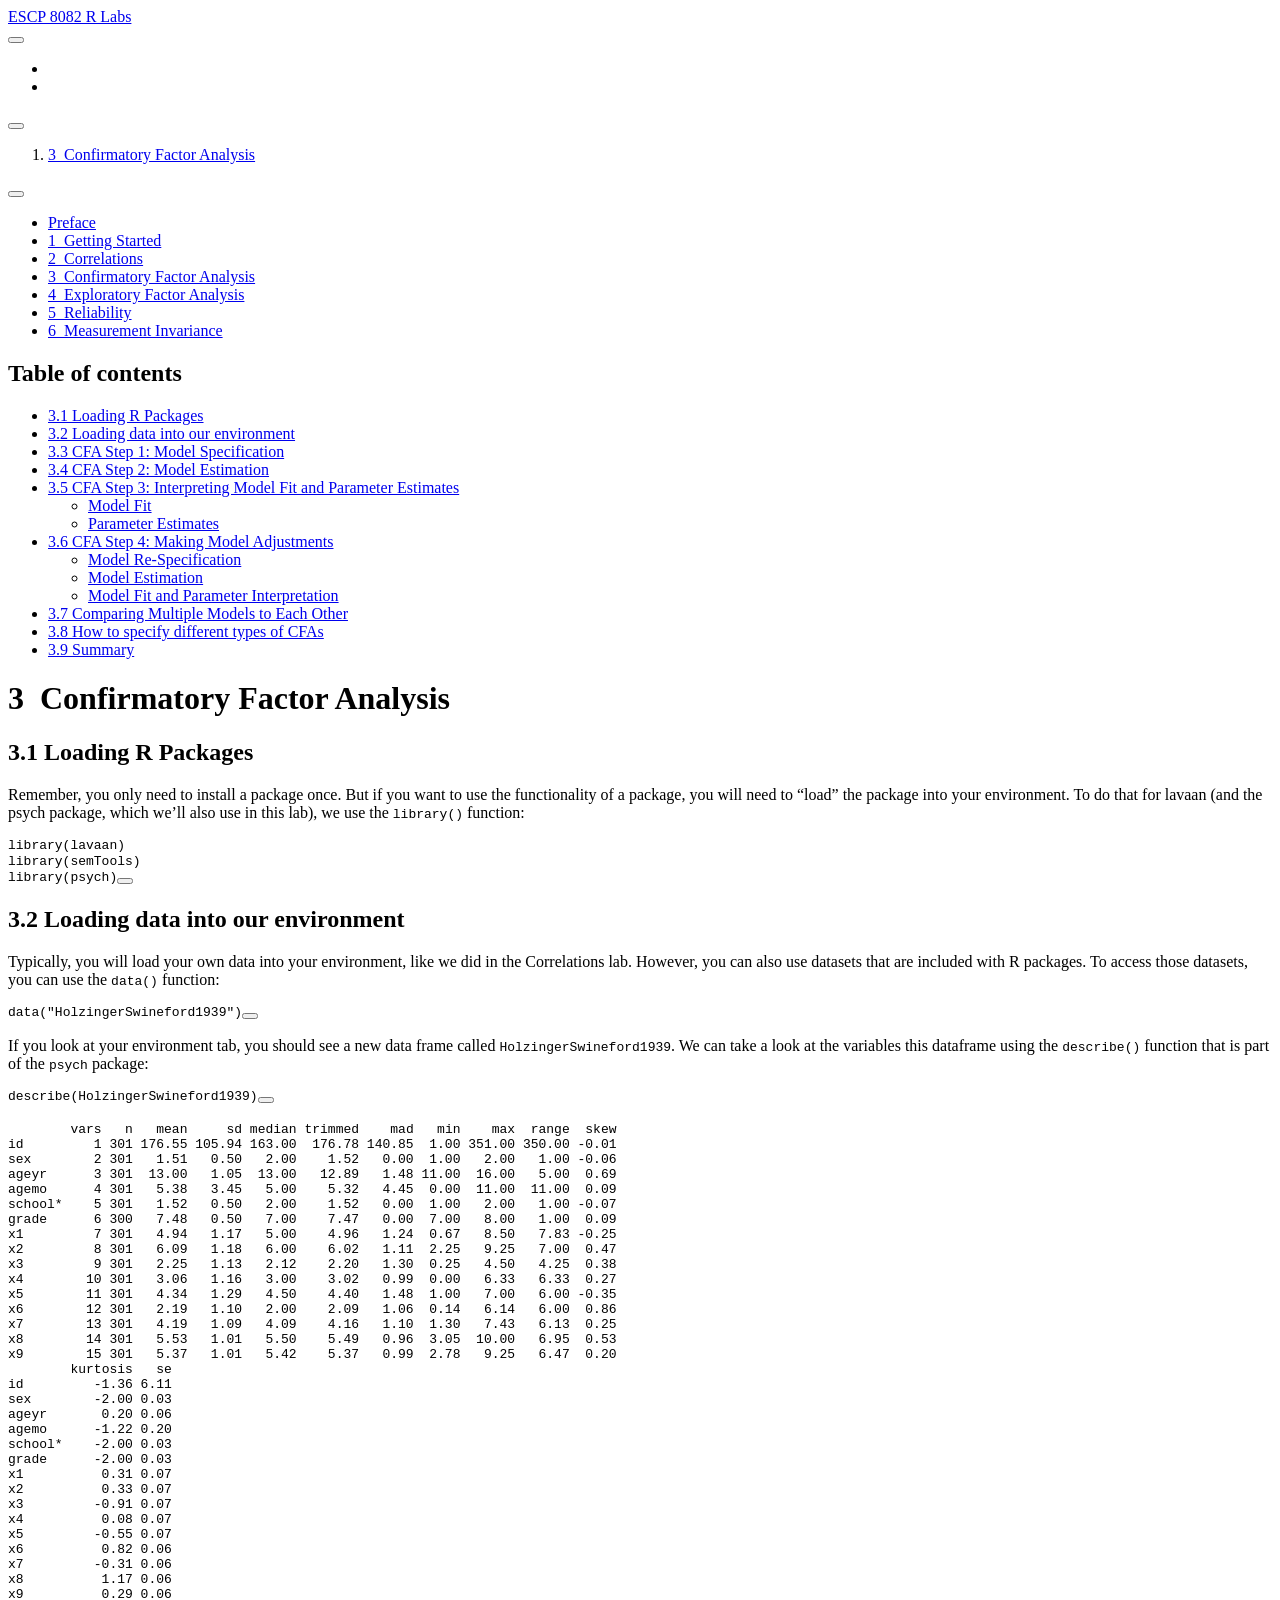
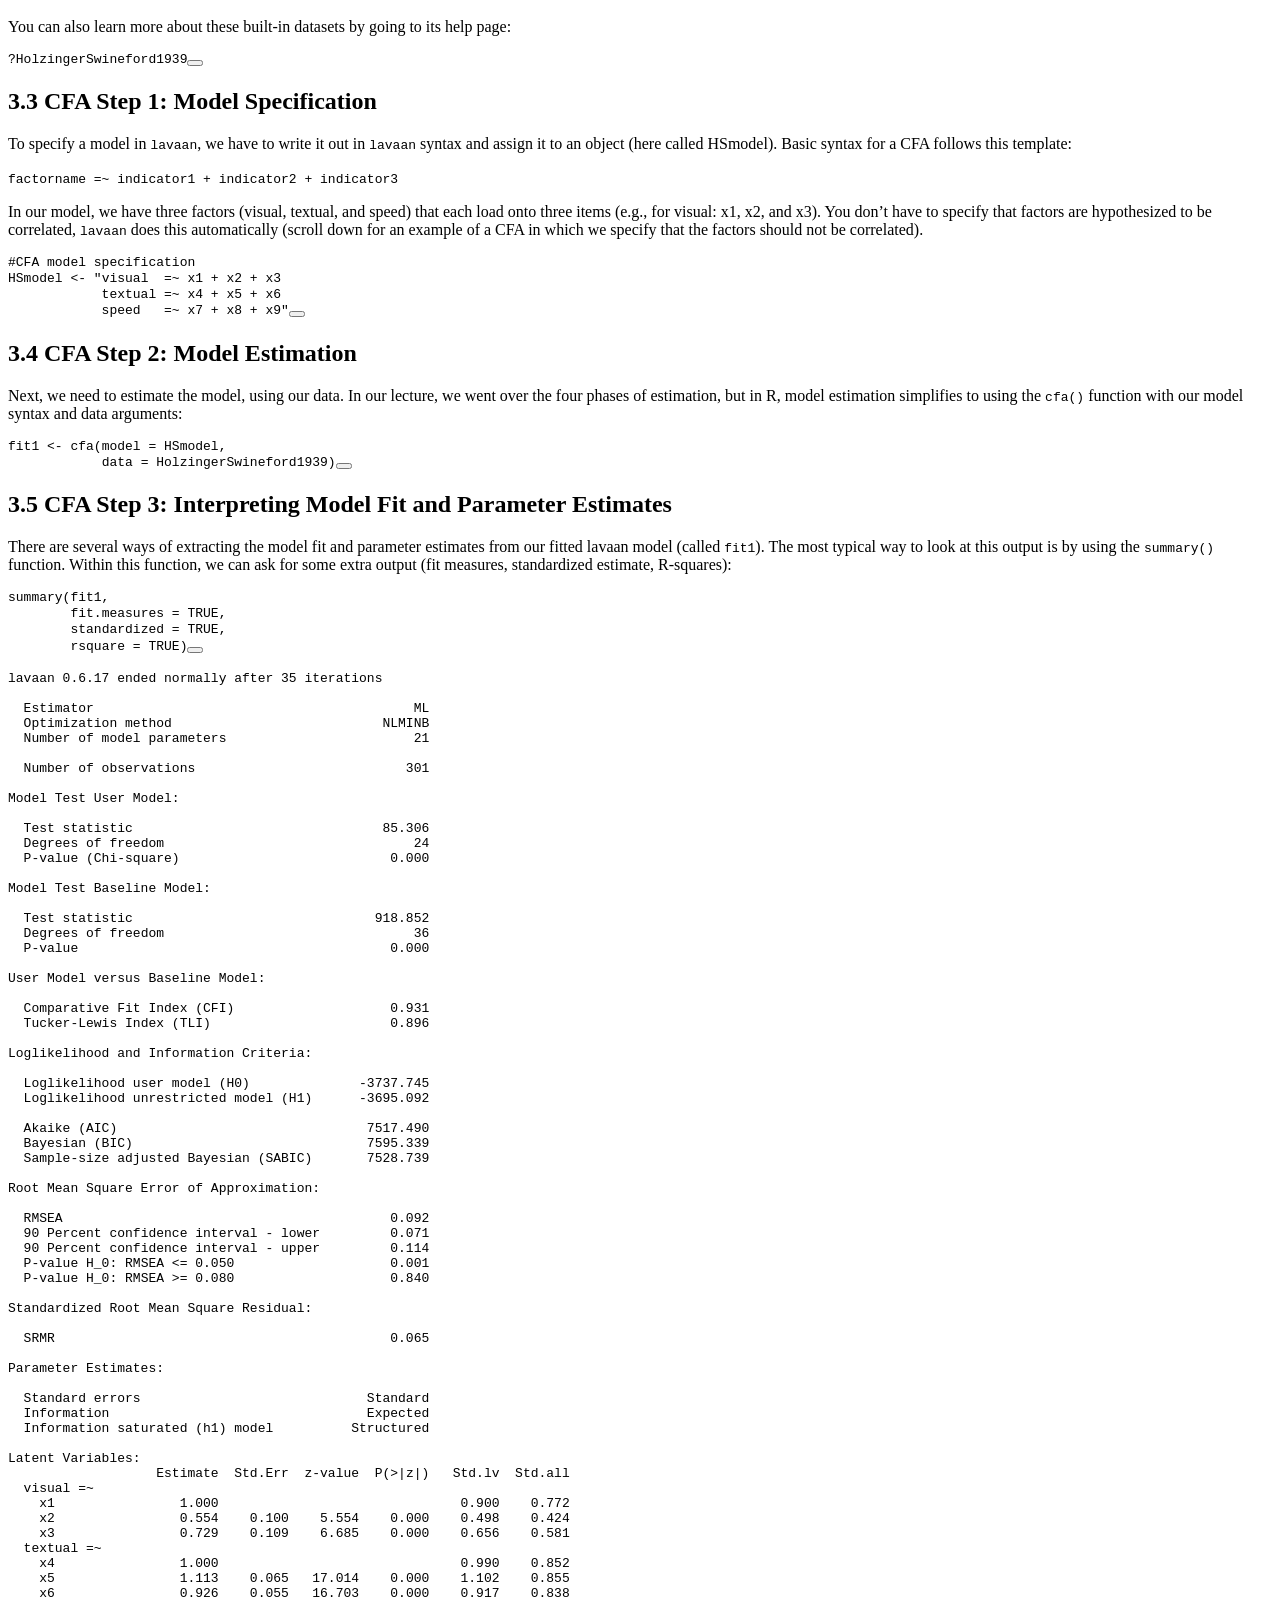
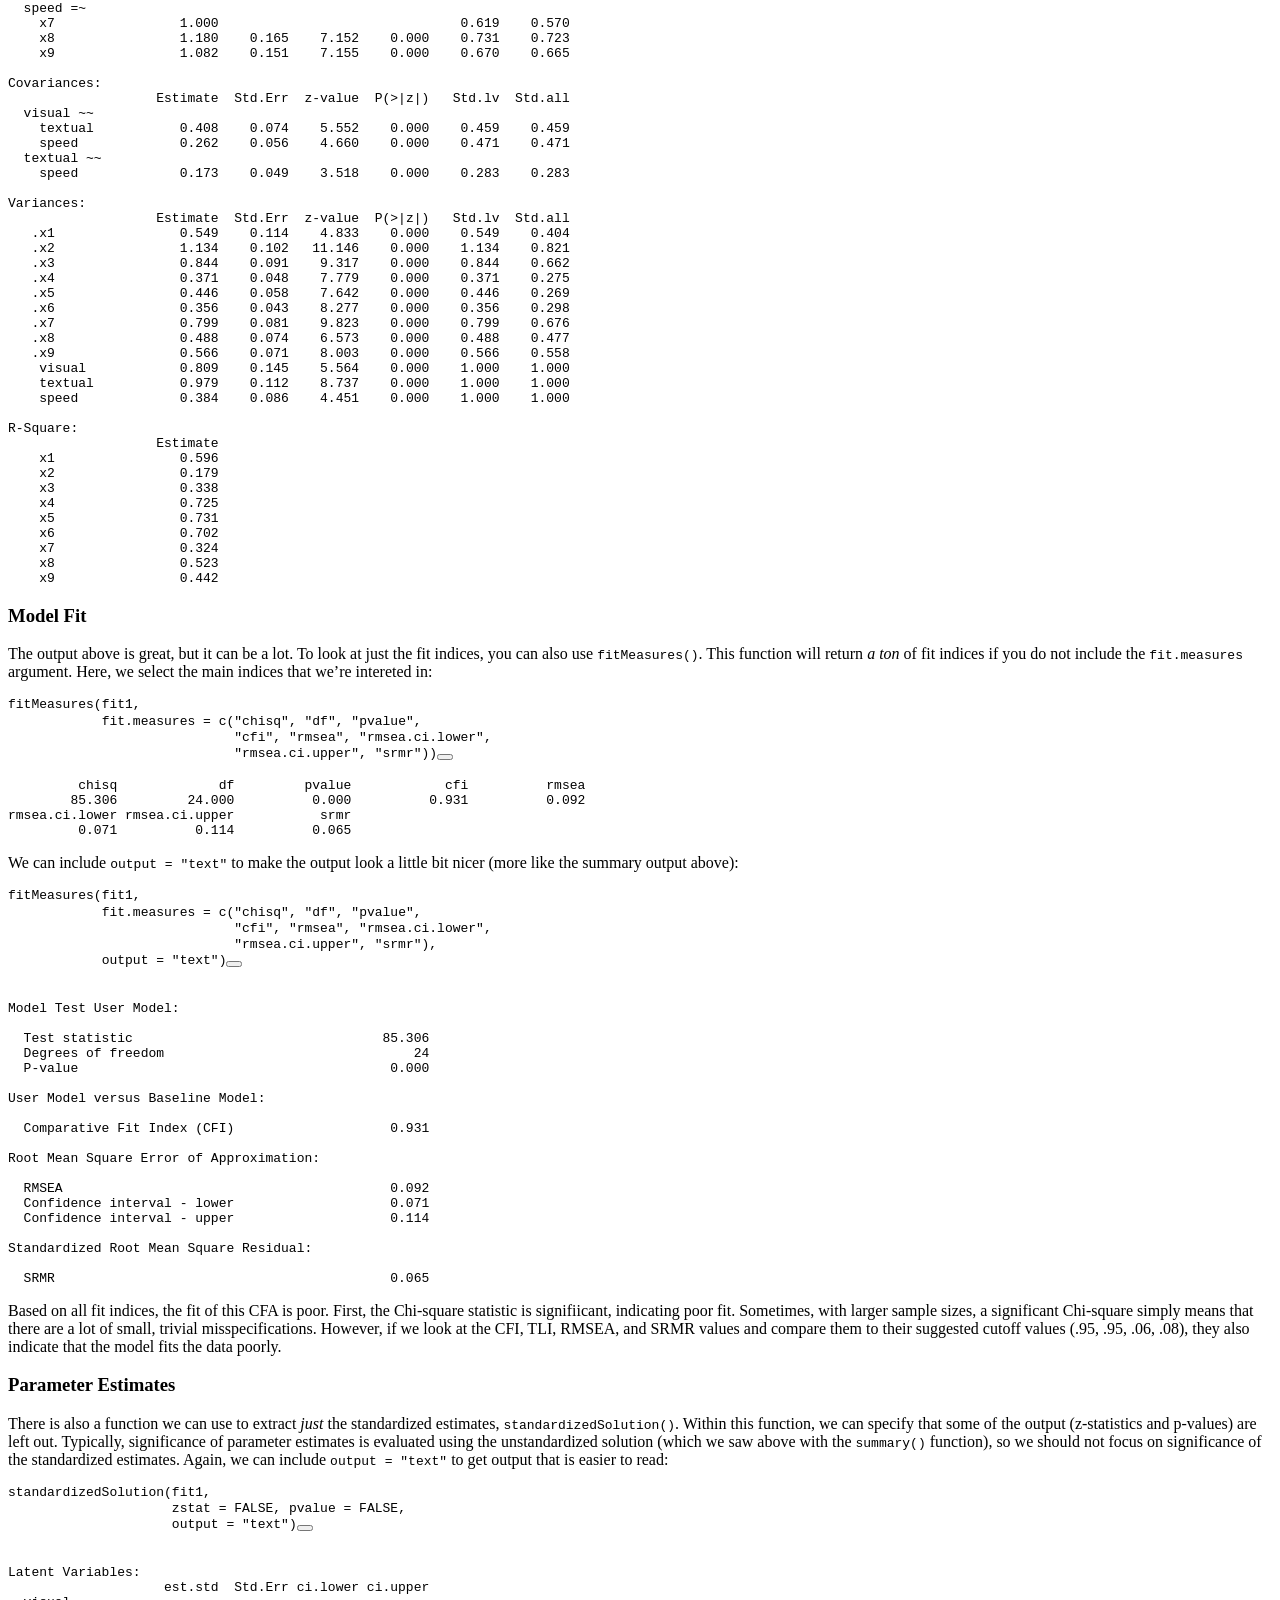
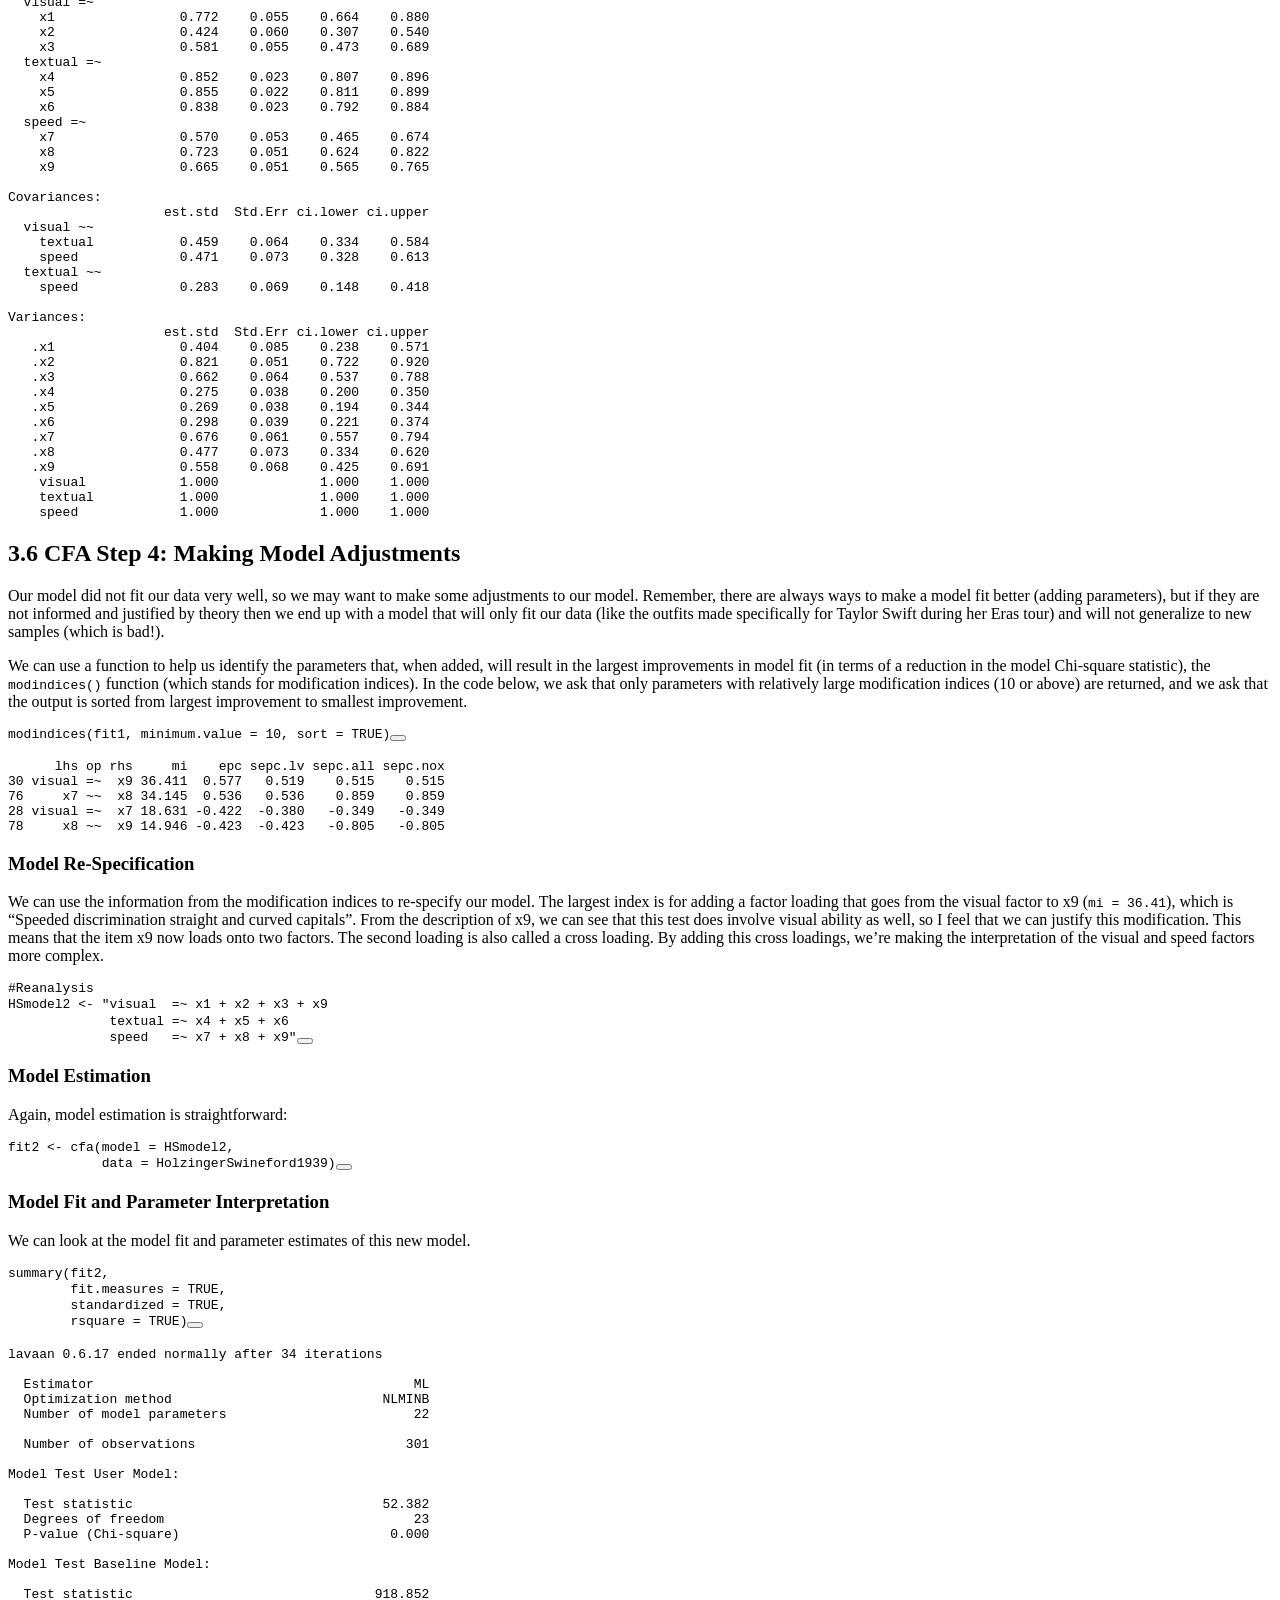
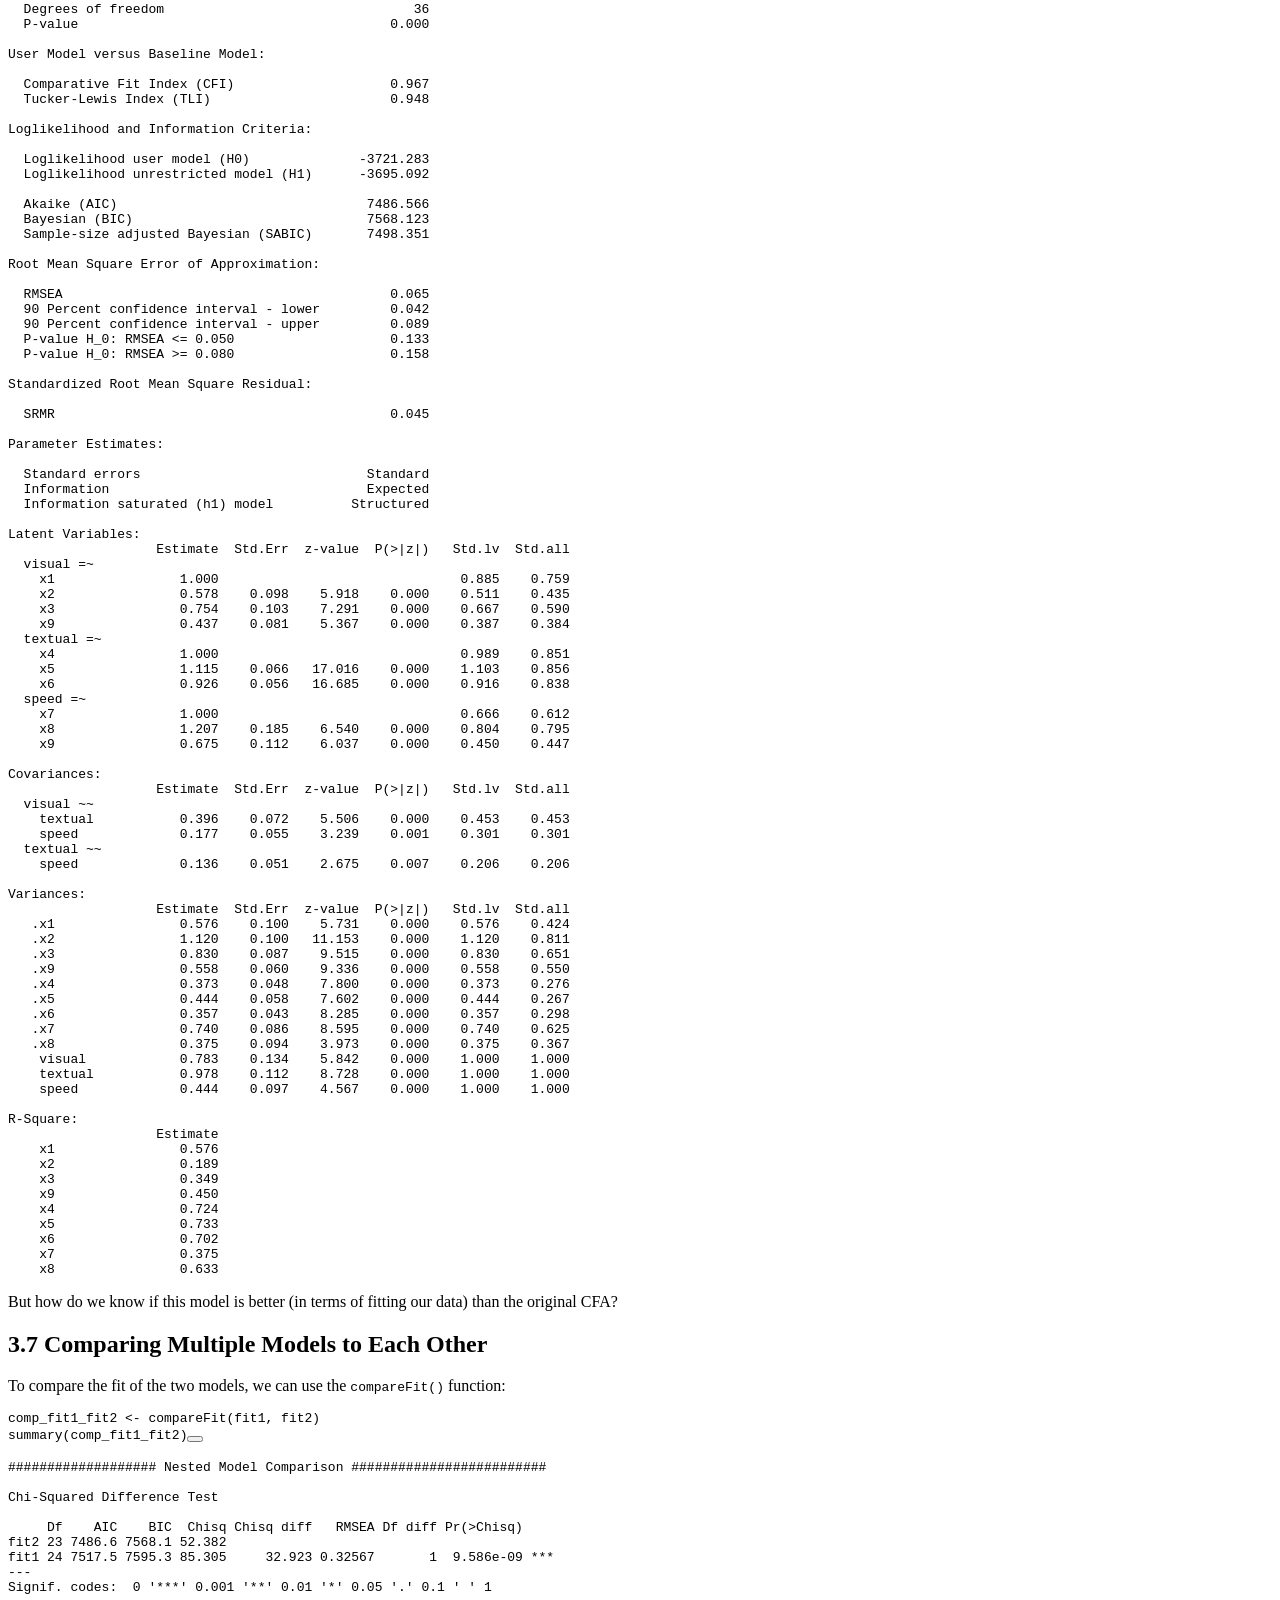
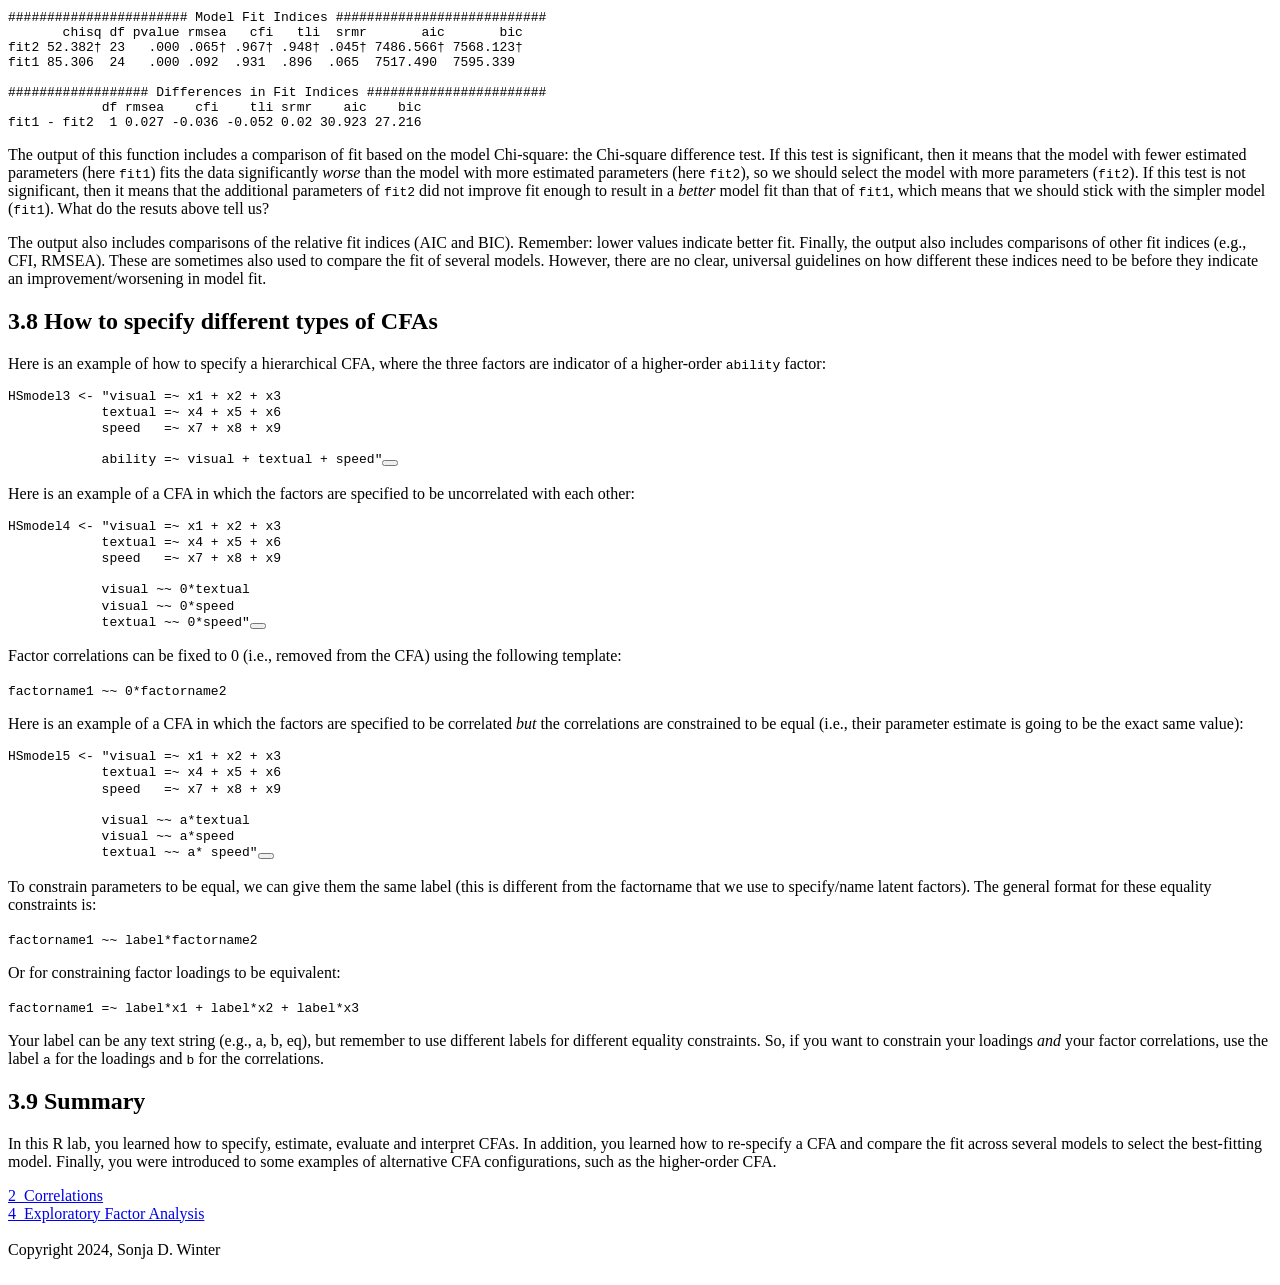
==== confirmatoryfactoranalysis.html @ 85535838 "add files pt1" ====
<!DOCTYPE html>
<html xmlns="http://www.w3.org/1999/xhtml" lang="en" xml:lang="en"><head>

<meta charset="utf-8">
<meta name="generator" content="quarto-1.3.433">

<meta name="viewport" content="width=device-width, initial-scale=1.0, user-scalable=yes">


<title>ESCP 8082 R Labs - 3&nbsp; Confirmatory Factor Analysis</title>
<style>
code{white-space: pre-wrap;}
span.smallcaps{font-variant: small-caps;}
div.columns{display: flex; gap: min(4vw, 1.5em);}
div.column{flex: auto; overflow-x: auto;}
div.hanging-indent{margin-left: 1.5em; text-indent: -1.5em;}
ul.task-list{list-style: none;}
ul.task-list li input[type="checkbox"] {
  width: 0.8em;
  margin: 0 0.8em 0.2em -1em; /* quarto-specific, see https://github.com/quarto-dev/quarto-cli/issues/4556 */ 
  vertical-align: middle;
}
/* CSS for syntax highlighting */
pre > code.sourceCode { white-space: pre; position: relative; }
pre > code.sourceCode > span { display: inline-block; line-height: 1.25; }
pre > code.sourceCode > span:empty { height: 1.2em; }
.sourceCode { overflow: visible; }
code.sourceCode > span { color: inherit; text-decoration: inherit; }
div.sourceCode { margin: 1em 0; }
pre.sourceCode { margin: 0; }
@media screen {
div.sourceCode { overflow: auto; }
}
@media print {
pre > code.sourceCode { white-space: pre-wrap; }
pre > code.sourceCode > span { text-indent: -5em; padding-left: 5em; }
}
pre.numberSource code
  { counter-reset: source-line 0; }
pre.numberSource code > span
  { position: relative; left: -4em; counter-increment: source-line; }
pre.numberSource code > span > a:first-child::before
  { content: counter(source-line);
    position: relative; left: -1em; text-align: right; vertical-align: baseline;
    border: none; display: inline-block;
    -webkit-touch-callout: none; -webkit-user-select: none;
    -khtml-user-select: none; -moz-user-select: none;
    -ms-user-select: none; user-select: none;
    padding: 0 4px; width: 4em;
  }
pre.numberSource { margin-left: 3em;  padding-left: 4px; }
div.sourceCode
  {   }
@media screen {
pre > code.sourceCode > span > a:first-child::before { text-decoration: underline; }
}
</style>


<script src="site_libs/quarto-nav/quarto-nav.js"></script>
<script src="site_libs/quarto-nav/headroom.min.js"></script>
<script src="site_libs/clipboard/clipboard.min.js"></script>
<script src="site_libs/quarto-search/autocomplete.umd.js"></script>
<script src="site_libs/quarto-search/fuse.min.js"></script>
<script src="site_libs/quarto-search/quarto-search.js"></script>
<meta name="quarto:offset" content="./">
<link href="./exploratoryfactoranalysis.html" rel="next">
<link href="./correlations.html" rel="prev">
<script src="site_libs/quarto-html/quarto.js"></script>
<script src="site_libs/quarto-html/popper.min.js"></script>
<script src="site_libs/quarto-html/tippy.umd.min.js"></script>
<script src="site_libs/quarto-html/anchor.min.js"></script>
<link href="site_libs/quarto-html/tippy.css" rel="stylesheet">
<link href="site_libs/quarto-html/quarto-syntax-highlighting.css" rel="stylesheet" class="quarto-color-scheme" id="quarto-text-highlighting-styles">
<link href="site_libs/quarto-html/quarto-syntax-highlighting-dark.css" rel="prefetch" class="quarto-color-scheme quarto-color-alternate" id="quarto-text-highlighting-styles">
<script src="site_libs/bootstrap/bootstrap.min.js"></script>
<link href="site_libs/bootstrap/bootstrap-icons.css" rel="stylesheet">
<link href="site_libs/bootstrap/bootstrap.min.css" rel="stylesheet" class="quarto-color-scheme" id="quarto-bootstrap" data-mode="light">
<link href="site_libs/bootstrap/bootstrap-dark.min.css" rel="prefetch" class="quarto-color-scheme quarto-color-alternate" id="quarto-bootstrap" data-mode="dark">
<script id="quarto-search-options" type="application/json">{
  "location": "navbar",
  "copy-button": false,
  "collapse-after": 3,
  "panel-placement": "end",
  "type": "overlay",
  "limit": 20,
  "language": {
    "search-no-results-text": "No results",
    "search-matching-documents-text": "matching documents",
    "search-copy-link-title": "Copy link to search",
    "search-hide-matches-text": "Hide additional matches",
    "search-more-match-text": "more match in this document",
    "search-more-matches-text": "more matches in this document",
    "search-clear-button-title": "Clear",
    "search-detached-cancel-button-title": "Cancel",
    "search-submit-button-title": "Submit",
    "search-label": "Search"
  }
}</script>


<link rel="stylesheet" href="styles.css">
</head>

<body class="nav-sidebar floating nav-fixed">

<div id="quarto-search-results"></div>
  <header id="quarto-header" class="headroom fixed-top">
    <nav class="navbar navbar-expand-lg navbar-dark ">
      <div class="navbar-container container-fluid">
      <div class="navbar-brand-container">
    <a class="navbar-brand" href="./index.html">
    <span class="navbar-title">ESCP 8082 R Labs</span>
    </a>
  </div>
            <div id="quarto-search" class="" title="Search"></div>
          <button class="navbar-toggler" type="button" data-bs-toggle="collapse" data-bs-target="#navbarCollapse" aria-controls="navbarCollapse" aria-expanded="false" aria-label="Toggle navigation" onclick="if (window.quartoToggleHeadroom) { window.quartoToggleHeadroom(); }">
  <span class="navbar-toggler-icon"></span>
</button>
          <div class="collapse navbar-collapse" id="navbarCollapse">
            <ul class="navbar-nav navbar-nav-scroll ms-auto">
  <li class="nav-item compact">
    <a class="nav-link" href="https://www.twitter.com/winterstat" rel="" target=""><i class="bi bi-twitter" role="img">
</i> 
 <span class="menu-text"></span></a>
  </li>  
  <li class="nav-item compact">
    <a class="nav-link" href="https://www.github.com/winterstat" rel="" target=""><i class="bi bi-github" role="img">
</i> 
 <span class="menu-text"></span></a>
  </li>  
</ul>
            <div class="quarto-navbar-tools">
  <a href="" class="quarto-color-scheme-toggle quarto-navigation-tool  px-1" onclick="window.quartoToggleColorScheme(); return false;" title="Toggle dark mode"><i class="bi"></i></a>
</div>
          </div> <!-- /navcollapse -->
      </div> <!-- /container-fluid -->
    </nav>
  <nav class="quarto-secondary-nav">
    <div class="container-fluid d-flex">
      <button type="button" class="quarto-btn-toggle btn" data-bs-toggle="collapse" data-bs-target="#quarto-sidebar,#quarto-sidebar-glass" aria-controls="quarto-sidebar" aria-expanded="false" aria-label="Toggle sidebar navigation" onclick="if (window.quartoToggleHeadroom) { window.quartoToggleHeadroom(); }">
        <i class="bi bi-layout-text-sidebar-reverse"></i>
      </button>
      <nav class="quarto-page-breadcrumbs" aria-label="breadcrumb"><ol class="breadcrumb"><li class="breadcrumb-item"><a href="./confirmatoryfactoranalysis.html"><span class="chapter-number">3</span>&nbsp; <span class="chapter-title">Confirmatory Factor Analysis</span></a></li></ol></nav>
      <a class="flex-grow-1" role="button" data-bs-toggle="collapse" data-bs-target="#quarto-sidebar,#quarto-sidebar-glass" aria-controls="quarto-sidebar" aria-expanded="false" aria-label="Toggle sidebar navigation" onclick="if (window.quartoToggleHeadroom) { window.quartoToggleHeadroom(); }">      
      </a>
      <button type="button" class="btn quarto-search-button" aria-label="" onclick="window.quartoOpenSearch();">
        <i class="bi bi-search"></i>
      </button>
    </div>
  </nav>
</header>
<!-- content -->
<div id="quarto-content" class="quarto-container page-columns page-rows-contents page-layout-article page-navbar">
<!-- sidebar -->
  <nav id="quarto-sidebar" class="sidebar collapse collapse-horizontal sidebar-navigation floating overflow-auto">
        <div class="mt-2 flex-shrink-0 align-items-center">
        <div class="sidebar-search">
        <div id="quarto-search" class="" title="Search"></div>
        </div>
        </div>
    <div class="sidebar-menu-container"> 
    <ul class="list-unstyled mt-1">
        <li class="sidebar-item">
  <div class="sidebar-item-container"> 
  <a href="./index.html" class="sidebar-item-text sidebar-link">
 <span class="menu-text">Preface</span></a>
  </div>
</li>
        <li class="sidebar-item">
  <div class="sidebar-item-container"> 
  <a href="./gettingstarted.html" class="sidebar-item-text sidebar-link">
 <span class="menu-text"><span class="chapter-number">1</span>&nbsp; <span class="chapter-title">Getting Started</span></span></a>
  </div>
</li>
        <li class="sidebar-item">
  <div class="sidebar-item-container"> 
  <a href="./correlations.html" class="sidebar-item-text sidebar-link">
 <span class="menu-text"><span class="chapter-number">2</span>&nbsp; <span class="chapter-title">Correlations</span></span></a>
  </div>
</li>
        <li class="sidebar-item">
  <div class="sidebar-item-container"> 
  <a href="./confirmatoryfactoranalysis.html" class="sidebar-item-text sidebar-link active">
 <span class="menu-text"><span class="chapter-number">3</span>&nbsp; <span class="chapter-title">Confirmatory Factor Analysis</span></span></a>
  </div>
</li>
        <li class="sidebar-item">
  <div class="sidebar-item-container"> 
  <a href="./exploratoryfactoranalysis.html" class="sidebar-item-text sidebar-link">
 <span class="menu-text"><span class="chapter-number">4</span>&nbsp; <span class="chapter-title">Exploratory Factor Analysis</span></span></a>
  </div>
</li>
        <li class="sidebar-item">
  <div class="sidebar-item-container"> 
  <a href="./reliability.html" class="sidebar-item-text sidebar-link">
 <span class="menu-text"><span class="chapter-number">5</span>&nbsp; <span class="chapter-title">Reliability</span></span></a>
  </div>
</li>
        <li class="sidebar-item">
  <div class="sidebar-item-container"> 
  <a href="./measurementinvariance.html" class="sidebar-item-text sidebar-link">
 <span class="menu-text"><span class="chapter-number">6</span>&nbsp; <span class="chapter-title">Measurement Invariance</span></span></a>
  </div>
</li>
    </ul>
    </div>
</nav>
<div id="quarto-sidebar-glass" data-bs-toggle="collapse" data-bs-target="#quarto-sidebar,#quarto-sidebar-glass"></div>
<!-- margin-sidebar -->
    <div id="quarto-margin-sidebar" class="sidebar margin-sidebar">
        <nav id="TOC" role="doc-toc" class="toc-active">
    <h2 id="toc-title">Table of contents</h2>
   
  <ul>
  <li><a href="#loading-r-packages" id="toc-loading-r-packages" class="nav-link active" data-scroll-target="#loading-r-packages"><span class="header-section-number">3.1</span> Loading R Packages</a></li>
  <li><a href="#loading-data-into-our-environment" id="toc-loading-data-into-our-environment" class="nav-link" data-scroll-target="#loading-data-into-our-environment"><span class="header-section-number">3.2</span> Loading data into our environment</a></li>
  <li><a href="#cfa-step-1-model-specification" id="toc-cfa-step-1-model-specification" class="nav-link" data-scroll-target="#cfa-step-1-model-specification"><span class="header-section-number">3.3</span> CFA Step 1: Model Specification</a></li>
  <li><a href="#cfa-step-2-model-estimation" id="toc-cfa-step-2-model-estimation" class="nav-link" data-scroll-target="#cfa-step-2-model-estimation"><span class="header-section-number">3.4</span> CFA Step 2: Model Estimation</a></li>
  <li><a href="#cfa-step-3-interpreting-model-fit-and-parameter-estimates" id="toc-cfa-step-3-interpreting-model-fit-and-parameter-estimates" class="nav-link" data-scroll-target="#cfa-step-3-interpreting-model-fit-and-parameter-estimates"><span class="header-section-number">3.5</span> CFA Step 3: Interpreting Model Fit and Parameter Estimates</a>
  <ul class="collapse">
  <li><a href="#model-fit" id="toc-model-fit" class="nav-link" data-scroll-target="#model-fit">Model Fit</a></li>
  <li><a href="#parameter-estimates" id="toc-parameter-estimates" class="nav-link" data-scroll-target="#parameter-estimates">Parameter Estimates</a></li>
  </ul></li>
  <li><a href="#cfa-step-4-making-model-adjustments" id="toc-cfa-step-4-making-model-adjustments" class="nav-link" data-scroll-target="#cfa-step-4-making-model-adjustments"><span class="header-section-number">3.6</span> CFA Step 4: Making Model Adjustments</a>
  <ul class="collapse">
  <li><a href="#model-re-specification" id="toc-model-re-specification" class="nav-link" data-scroll-target="#model-re-specification">Model Re-Specification</a></li>
  <li><a href="#model-estimation" id="toc-model-estimation" class="nav-link" data-scroll-target="#model-estimation">Model Estimation</a></li>
  <li><a href="#model-fit-and-parameter-interpretation" id="toc-model-fit-and-parameter-interpretation" class="nav-link" data-scroll-target="#model-fit-and-parameter-interpretation">Model Fit and Parameter Interpretation</a></li>
  </ul></li>
  <li><a href="#comparing-multiple-models-to-each-other" id="toc-comparing-multiple-models-to-each-other" class="nav-link" data-scroll-target="#comparing-multiple-models-to-each-other"><span class="header-section-number">3.7</span> Comparing Multiple Models to Each Other</a></li>
  <li><a href="#how-to-specify-different-types-of-cfas" id="toc-how-to-specify-different-types-of-cfas" class="nav-link" data-scroll-target="#how-to-specify-different-types-of-cfas"><span class="header-section-number">3.8</span> How to specify different types of CFAs</a></li>
  <li><a href="#summary" id="toc-summary" class="nav-link" data-scroll-target="#summary"><span class="header-section-number">3.9</span> Summary</a></li>
  </ul>
</nav>
    </div>
<!-- main -->
<main class="content" id="quarto-document-content">

<header id="title-block-header" class="quarto-title-block default">
<div class="quarto-title">
<h1 class="title"><span class="chapter-number">3</span>&nbsp; <span class="chapter-title">Confirmatory Factor Analysis</span></h1>
</div>



<div class="quarto-title-meta">

    
  
    
  </div>
  

</header>

<section id="loading-r-packages" class="level2" data-number="3.1">
<h2 data-number="3.1" class="anchored" data-anchor-id="loading-r-packages"><span class="header-section-number">3.1</span> Loading R Packages</h2>
<p>Remember, you only need to install a package once. But if you want to use the functionality of a package, you will need to “load” the package into your environment. To do that for lavaan (and the psych package, which we’ll also use in this lab), we use the <code>library()</code> function:</p>
<div class="cell">
<div class="sourceCode cell-code" id="cb1"><pre class="sourceCode r code-with-copy"><code class="sourceCode r"><span id="cb1-1"><a href="#cb1-1" aria-hidden="true" tabindex="-1"></a><span class="fu">library</span>(lavaan)</span>
<span id="cb1-2"><a href="#cb1-2" aria-hidden="true" tabindex="-1"></a><span class="fu">library</span>(semTools)</span>
<span id="cb1-3"><a href="#cb1-3" aria-hidden="true" tabindex="-1"></a><span class="fu">library</span>(psych)</span></code><button title="Copy to Clipboard" class="code-copy-button"><i class="bi"></i></button></pre></div>
</div>
</section>
<section id="loading-data-into-our-environment" class="level2" data-number="3.2">
<h2 data-number="3.2" class="anchored" data-anchor-id="loading-data-into-our-environment"><span class="header-section-number">3.2</span> Loading data into our environment</h2>
<p>Typically, you will load your own data into your environment, like we did in the Correlations lab. However, you can also use datasets that are included with R packages. To access those datasets, you can use the <code>data()</code> function:</p>
<div class="cell">
<div class="sourceCode cell-code" id="cb2"><pre class="sourceCode r code-with-copy"><code class="sourceCode r"><span id="cb2-1"><a href="#cb2-1" aria-hidden="true" tabindex="-1"></a><span class="fu">data</span>(<span class="st">"HolzingerSwineford1939"</span>)</span></code><button title="Copy to Clipboard" class="code-copy-button"><i class="bi"></i></button></pre></div>
</div>
<p>If you look at your environment tab, you should see a new data frame called <code>HolzingerSwineford1939</code>. We can take a look at the variables this dataframe using the <code>describe()</code> function that is part of the <code>psych</code> package:</p>
<div class="cell">
<div class="sourceCode cell-code" id="cb3"><pre class="sourceCode r code-with-copy"><code class="sourceCode r"><span id="cb3-1"><a href="#cb3-1" aria-hidden="true" tabindex="-1"></a><span class="fu">describe</span>(HolzingerSwineford1939)</span></code><button title="Copy to Clipboard" class="code-copy-button"><i class="bi"></i></button></pre></div>
<div class="cell-output cell-output-stdout">
<pre><code>        vars   n   mean     sd median trimmed    mad   min    max  range  skew
id         1 301 176.55 105.94 163.00  176.78 140.85  1.00 351.00 350.00 -0.01
sex        2 301   1.51   0.50   2.00    1.52   0.00  1.00   2.00   1.00 -0.06
ageyr      3 301  13.00   1.05  13.00   12.89   1.48 11.00  16.00   5.00  0.69
agemo      4 301   5.38   3.45   5.00    5.32   4.45  0.00  11.00  11.00  0.09
school*    5 301   1.52   0.50   2.00    1.52   0.00  1.00   2.00   1.00 -0.07
grade      6 300   7.48   0.50   7.00    7.47   0.00  7.00   8.00   1.00  0.09
x1         7 301   4.94   1.17   5.00    4.96   1.24  0.67   8.50   7.83 -0.25
x2         8 301   6.09   1.18   6.00    6.02   1.11  2.25   9.25   7.00  0.47
x3         9 301   2.25   1.13   2.12    2.20   1.30  0.25   4.50   4.25  0.38
x4        10 301   3.06   1.16   3.00    3.02   0.99  0.00   6.33   6.33  0.27
x5        11 301   4.34   1.29   4.50    4.40   1.48  1.00   7.00   6.00 -0.35
x6        12 301   2.19   1.10   2.00    2.09   1.06  0.14   6.14   6.00  0.86
x7        13 301   4.19   1.09   4.09    4.16   1.10  1.30   7.43   6.13  0.25
x8        14 301   5.53   1.01   5.50    5.49   0.96  3.05  10.00   6.95  0.53
x9        15 301   5.37   1.01   5.42    5.37   0.99  2.78   9.25   6.47  0.20
        kurtosis   se
id         -1.36 6.11
sex        -2.00 0.03
ageyr       0.20 0.06
agemo      -1.22 0.20
school*    -2.00 0.03
grade      -2.00 0.03
x1          0.31 0.07
x2          0.33 0.07
x3         -0.91 0.07
x4          0.08 0.07
x5         -0.55 0.07
x6          0.82 0.06
x7         -0.31 0.06
x8          1.17 0.06
x9          0.29 0.06</code></pre>
</div>
</div>
<p>You can also learn more about these built-in datasets by going to its help page:</p>
<div class="cell">
<div class="sourceCode cell-code" id="cb5"><pre class="sourceCode r code-with-copy"><code class="sourceCode r"><span id="cb5-1"><a href="#cb5-1" aria-hidden="true" tabindex="-1"></a>?HolzingerSwineford1939</span></code><button title="Copy to Clipboard" class="code-copy-button"><i class="bi"></i></button></pre></div>
</div>
</section>
<section id="cfa-step-1-model-specification" class="level2" data-number="3.3">
<h2 data-number="3.3" class="anchored" data-anchor-id="cfa-step-1-model-specification"><span class="header-section-number">3.3</span> CFA Step 1: Model Specification</h2>
<p>To specify a model in <code>lavaan</code>, we have to write it out in <code>lavaan</code> syntax and assign it to an object (here called HSmodel). Basic syntax for a CFA follows this template:</p>
<p><code>factorname =~ indicator1 + indicator2 + indicator3</code></p>
<p>In our model, we have three factors (visual, textual, and speed) that each load onto three items (e.g., for visual: x1, x2, and x3). You don’t have to specify that factors are hypothesized to be correlated, <code>lavaan</code> does this automatically (scroll down for an example of a CFA in which we specify that the factors should not be correlated).</p>
<div class="cell">
<div class="sourceCode cell-code" id="cb6"><pre class="sourceCode r code-with-copy"><code class="sourceCode r"><span id="cb6-1"><a href="#cb6-1" aria-hidden="true" tabindex="-1"></a><span class="co">#CFA model specification</span></span>
<span id="cb6-2"><a href="#cb6-2" aria-hidden="true" tabindex="-1"></a>HSmodel <span class="ot">&lt;-</span> <span class="st">"visual  =~ x1 + x2 + x3</span></span>
<span id="cb6-3"><a href="#cb6-3" aria-hidden="true" tabindex="-1"></a><span class="st">            textual =~ x4 + x5 + x6</span></span>
<span id="cb6-4"><a href="#cb6-4" aria-hidden="true" tabindex="-1"></a><span class="st">            speed   =~ x7 + x8 + x9"</span></span></code><button title="Copy to Clipboard" class="code-copy-button"><i class="bi"></i></button></pre></div>
</div>
</section>
<section id="cfa-step-2-model-estimation" class="level2" data-number="3.4">
<h2 data-number="3.4" class="anchored" data-anchor-id="cfa-step-2-model-estimation"><span class="header-section-number">3.4</span> CFA Step 2: Model Estimation</h2>
<p>Next, we need to estimate the model, using our data. In our lecture, we went over the four phases of estimation, but in R, model estimation simplifies to using the <code>cfa()</code> function with our model syntax and data arguments:</p>
<div class="cell">
<div class="sourceCode cell-code" id="cb7"><pre class="sourceCode r code-with-copy"><code class="sourceCode r"><span id="cb7-1"><a href="#cb7-1" aria-hidden="true" tabindex="-1"></a>fit1 <span class="ot">&lt;-</span> <span class="fu">cfa</span>(<span class="at">model =</span> HSmodel, </span>
<span id="cb7-2"><a href="#cb7-2" aria-hidden="true" tabindex="-1"></a>            <span class="at">data =</span> HolzingerSwineford1939)</span></code><button title="Copy to Clipboard" class="code-copy-button"><i class="bi"></i></button></pre></div>
</div>
</section>
<section id="cfa-step-3-interpreting-model-fit-and-parameter-estimates" class="level2" data-number="3.5">
<h2 data-number="3.5" class="anchored" data-anchor-id="cfa-step-3-interpreting-model-fit-and-parameter-estimates"><span class="header-section-number">3.5</span> CFA Step 3: Interpreting Model Fit and Parameter Estimates</h2>
<p>There are several ways of extracting the model fit and parameter estimates from our fitted lavaan model (called <code>fit1</code>). The most typical way to look at this output is by using the <code>summary()</code> function. Within this function, we can ask for some extra output (fit measures, standardized estimate, R-squares):</p>
<div class="cell">
<div class="sourceCode cell-code" id="cb8"><pre class="sourceCode r code-with-copy"><code class="sourceCode r"><span id="cb8-1"><a href="#cb8-1" aria-hidden="true" tabindex="-1"></a><span class="fu">summary</span>(fit1, </span>
<span id="cb8-2"><a href="#cb8-2" aria-hidden="true" tabindex="-1"></a>        <span class="at">fit.measures =</span> <span class="cn">TRUE</span>, </span>
<span id="cb8-3"><a href="#cb8-3" aria-hidden="true" tabindex="-1"></a>        <span class="at">standardized =</span> <span class="cn">TRUE</span>, </span>
<span id="cb8-4"><a href="#cb8-4" aria-hidden="true" tabindex="-1"></a>        <span class="at">rsquare =</span> <span class="cn">TRUE</span>)</span></code><button title="Copy to Clipboard" class="code-copy-button"><i class="bi"></i></button></pre></div>
<div class="cell-output cell-output-stdout">
<pre><code>lavaan 0.6.17 ended normally after 35 iterations

  Estimator                                         ML
  Optimization method                           NLMINB
  Number of model parameters                        21

  Number of observations                           301

Model Test User Model:
                                                      
  Test statistic                                85.306
  Degrees of freedom                                24
  P-value (Chi-square)                           0.000

Model Test Baseline Model:

  Test statistic                               918.852
  Degrees of freedom                                36
  P-value                                        0.000

User Model versus Baseline Model:

  Comparative Fit Index (CFI)                    0.931
  Tucker-Lewis Index (TLI)                       0.896

Loglikelihood and Information Criteria:

  Loglikelihood user model (H0)              -3737.745
  Loglikelihood unrestricted model (H1)      -3695.092
                                                      
  Akaike (AIC)                                7517.490
  Bayesian (BIC)                              7595.339
  Sample-size adjusted Bayesian (SABIC)       7528.739

Root Mean Square Error of Approximation:

  RMSEA                                          0.092
  90 Percent confidence interval - lower         0.071
  90 Percent confidence interval - upper         0.114
  P-value H_0: RMSEA &lt;= 0.050                    0.001
  P-value H_0: RMSEA &gt;= 0.080                    0.840

Standardized Root Mean Square Residual:

  SRMR                                           0.065

Parameter Estimates:

  Standard errors                             Standard
  Information                                 Expected
  Information saturated (h1) model          Structured

Latent Variables:
                   Estimate  Std.Err  z-value  P(&gt;|z|)   Std.lv  Std.all
  visual =~                                                             
    x1                1.000                               0.900    0.772
    x2                0.554    0.100    5.554    0.000    0.498    0.424
    x3                0.729    0.109    6.685    0.000    0.656    0.581
  textual =~                                                            
    x4                1.000                               0.990    0.852
    x5                1.113    0.065   17.014    0.000    1.102    0.855
    x6                0.926    0.055   16.703    0.000    0.917    0.838
  speed =~                                                              
    x7                1.000                               0.619    0.570
    x8                1.180    0.165    7.152    0.000    0.731    0.723
    x9                1.082    0.151    7.155    0.000    0.670    0.665

Covariances:
                   Estimate  Std.Err  z-value  P(&gt;|z|)   Std.lv  Std.all
  visual ~~                                                             
    textual           0.408    0.074    5.552    0.000    0.459    0.459
    speed             0.262    0.056    4.660    0.000    0.471    0.471
  textual ~~                                                            
    speed             0.173    0.049    3.518    0.000    0.283    0.283

Variances:
                   Estimate  Std.Err  z-value  P(&gt;|z|)   Std.lv  Std.all
   .x1                0.549    0.114    4.833    0.000    0.549    0.404
   .x2                1.134    0.102   11.146    0.000    1.134    0.821
   .x3                0.844    0.091    9.317    0.000    0.844    0.662
   .x4                0.371    0.048    7.779    0.000    0.371    0.275
   .x5                0.446    0.058    7.642    0.000    0.446    0.269
   .x6                0.356    0.043    8.277    0.000    0.356    0.298
   .x7                0.799    0.081    9.823    0.000    0.799    0.676
   .x8                0.488    0.074    6.573    0.000    0.488    0.477
   .x9                0.566    0.071    8.003    0.000    0.566    0.558
    visual            0.809    0.145    5.564    0.000    1.000    1.000
    textual           0.979    0.112    8.737    0.000    1.000    1.000
    speed             0.384    0.086    4.451    0.000    1.000    1.000

R-Square:
                   Estimate
    x1                0.596
    x2                0.179
    x3                0.338
    x4                0.725
    x5                0.731
    x6                0.702
    x7                0.324
    x8                0.523
    x9                0.442</code></pre>
</div>
</div>
<section id="model-fit" class="level3">
<h3 class="anchored" data-anchor-id="model-fit">Model Fit</h3>
<p>The output above is great, but it can be a lot. To look at just the fit indices, you can also use <code>fitMeasures()</code>. This function will return <em>a ton</em> of fit indices if you do not include the <code>fit.measures</code> argument. Here, we select the main indices that we’re intereted in:</p>
<div class="cell">
<div class="sourceCode cell-code" id="cb10"><pre class="sourceCode r code-with-copy"><code class="sourceCode r"><span id="cb10-1"><a href="#cb10-1" aria-hidden="true" tabindex="-1"></a><span class="fu">fitMeasures</span>(fit1, </span>
<span id="cb10-2"><a href="#cb10-2" aria-hidden="true" tabindex="-1"></a>            <span class="at">fit.measures =</span> <span class="fu">c</span>(<span class="st">"chisq"</span>, <span class="st">"df"</span>, <span class="st">"pvalue"</span>,</span>
<span id="cb10-3"><a href="#cb10-3" aria-hidden="true" tabindex="-1"></a>                             <span class="st">"cfi"</span>, <span class="st">"rmsea"</span>, <span class="st">"rmsea.ci.lower"</span>, </span>
<span id="cb10-4"><a href="#cb10-4" aria-hidden="true" tabindex="-1"></a>                             <span class="st">"rmsea.ci.upper"</span>, <span class="st">"srmr"</span>))</span></code><button title="Copy to Clipboard" class="code-copy-button"><i class="bi"></i></button></pre></div>
<div class="cell-output cell-output-stdout">
<pre><code>         chisq             df         pvalue            cfi          rmsea 
        85.306         24.000          0.000          0.931          0.092 
rmsea.ci.lower rmsea.ci.upper           srmr 
         0.071          0.114          0.065 </code></pre>
</div>
</div>
<p>We can include <code>output = "text"</code> to make the output look a little bit nicer (more like the summary output above):</p>
<div class="cell">
<div class="sourceCode cell-code" id="cb12"><pre class="sourceCode r code-with-copy"><code class="sourceCode r"><span id="cb12-1"><a href="#cb12-1" aria-hidden="true" tabindex="-1"></a><span class="fu">fitMeasures</span>(fit1, </span>
<span id="cb12-2"><a href="#cb12-2" aria-hidden="true" tabindex="-1"></a>            <span class="at">fit.measures =</span> <span class="fu">c</span>(<span class="st">"chisq"</span>, <span class="st">"df"</span>, <span class="st">"pvalue"</span>,</span>
<span id="cb12-3"><a href="#cb12-3" aria-hidden="true" tabindex="-1"></a>                             <span class="st">"cfi"</span>, <span class="st">"rmsea"</span>, <span class="st">"rmsea.ci.lower"</span>, </span>
<span id="cb12-4"><a href="#cb12-4" aria-hidden="true" tabindex="-1"></a>                             <span class="st">"rmsea.ci.upper"</span>, <span class="st">"srmr"</span>),</span>
<span id="cb12-5"><a href="#cb12-5" aria-hidden="true" tabindex="-1"></a>            <span class="at">output =</span> <span class="st">"text"</span>)</span></code><button title="Copy to Clipboard" class="code-copy-button"><i class="bi"></i></button></pre></div>
<div class="cell-output cell-output-stdout">
<pre><code>
Model Test User Model:

  Test statistic                                85.306
  Degrees of freedom                                24
  P-value                                        0.000

User Model versus Baseline Model:

  Comparative Fit Index (CFI)                    0.931

Root Mean Square Error of Approximation:

  RMSEA                                          0.092
  Confidence interval - lower                    0.071
  Confidence interval - upper                    0.114

Standardized Root Mean Square Residual:

  SRMR                                           0.065</code></pre>
</div>
</div>
<p>Based on all fit indices, the fit of this CFA is poor. First, the Chi-square statistic is signifiicant, indicating poor fit. Sometimes, with larger sample sizes, a significant Chi-square simply means that there are a lot of small, trivial misspecifications. However, if we look at the CFI, TLI, RMSEA, and SRMR values and compare them to their suggested cutoff values (.95, .95, .06, .08), they also indicate that the model fits the data poorly.</p>
</section>
<section id="parameter-estimates" class="level3">
<h3 class="anchored" data-anchor-id="parameter-estimates">Parameter Estimates</h3>
<p>There is also a function we can use to extract <em>just</em> the standardized estimates, <code>standardizedSolution()</code>. Within this function, we can specify that some of the output (z-statistics and p-values) are left out. Typically, significance of parameter estimates is evaluated using the unstandardized solution (which we saw above with the <code>summary()</code> function), so we should not focus on significance of the standardized estimates. Again, we can include <code>output = "text"</code> to get output that is easier to read:</p>
<div class="cell">
<div class="sourceCode cell-code" id="cb14"><pre class="sourceCode r code-with-copy"><code class="sourceCode r"><span id="cb14-1"><a href="#cb14-1" aria-hidden="true" tabindex="-1"></a><span class="fu">standardizedSolution</span>(fit1, </span>
<span id="cb14-2"><a href="#cb14-2" aria-hidden="true" tabindex="-1"></a>                     <span class="at">zstat =</span> <span class="cn">FALSE</span>, <span class="at">pvalue =</span> <span class="cn">FALSE</span>,</span>
<span id="cb14-3"><a href="#cb14-3" aria-hidden="true" tabindex="-1"></a>                     <span class="at">output =</span> <span class="st">"text"</span>)</span></code><button title="Copy to Clipboard" class="code-copy-button"><i class="bi"></i></button></pre></div>
<div class="cell-output cell-output-stdout">
<pre><code>
Latent Variables:
                    est.std  Std.Err ci.lower ci.upper
  visual =~                                           
    x1                0.772    0.055    0.664    0.880
    x2                0.424    0.060    0.307    0.540
    x3                0.581    0.055    0.473    0.689
  textual =~                                          
    x4                0.852    0.023    0.807    0.896
    x5                0.855    0.022    0.811    0.899
    x6                0.838    0.023    0.792    0.884
  speed =~                                            
    x7                0.570    0.053    0.465    0.674
    x8                0.723    0.051    0.624    0.822
    x9                0.665    0.051    0.565    0.765

Covariances:
                    est.std  Std.Err ci.lower ci.upper
  visual ~~                                           
    textual           0.459    0.064    0.334    0.584
    speed             0.471    0.073    0.328    0.613
  textual ~~                                          
    speed             0.283    0.069    0.148    0.418

Variances:
                    est.std  Std.Err ci.lower ci.upper
   .x1                0.404    0.085    0.238    0.571
   .x2                0.821    0.051    0.722    0.920
   .x3                0.662    0.064    0.537    0.788
   .x4                0.275    0.038    0.200    0.350
   .x5                0.269    0.038    0.194    0.344
   .x6                0.298    0.039    0.221    0.374
   .x7                0.676    0.061    0.557    0.794
   .x8                0.477    0.073    0.334    0.620
   .x9                0.558    0.068    0.425    0.691
    visual            1.000             1.000    1.000
    textual           1.000             1.000    1.000
    speed             1.000             1.000    1.000</code></pre>
</div>
</div>
</section>
</section>
<section id="cfa-step-4-making-model-adjustments" class="level2" data-number="3.6">
<h2 data-number="3.6" class="anchored" data-anchor-id="cfa-step-4-making-model-adjustments"><span class="header-section-number">3.6</span> CFA Step 4: Making Model Adjustments</h2>
<p>Our model did not fit our data very well, so we may want to make some adjustments to our model. Remember, there are always ways to make a model fit better (adding parameters), but if they are not informed and justified by theory then we end up with a model that will only fit our data (like the outfits made specifically for Taylor Swift during her Eras tour) and will not generalize to new samples (which is bad!).</p>
<p>We can use a function to help us identify the parameters that, when added, will result in the largest improvements in model fit (in terms of a reduction in the model Chi-square statistic), the <code>modindices()</code> function (which stands for modification indices). In the code below, we ask that only parameters with relatively large modification indices (10 or above) are returned, and we ask that the output is sorted from largest improvement to smallest improvement.</p>
<div class="cell">
<div class="sourceCode cell-code" id="cb16"><pre class="sourceCode r code-with-copy"><code class="sourceCode r"><span id="cb16-1"><a href="#cb16-1" aria-hidden="true" tabindex="-1"></a><span class="fu">modindices</span>(fit1, <span class="at">minimum.value =</span> <span class="dv">10</span>, <span class="at">sort =</span> <span class="cn">TRUE</span>)</span></code><button title="Copy to Clipboard" class="code-copy-button"><i class="bi"></i></button></pre></div>
<div class="cell-output cell-output-stdout">
<pre><code>      lhs op rhs     mi    epc sepc.lv sepc.all sepc.nox
30 visual =~  x9 36.411  0.577   0.519    0.515    0.515
76     x7 ~~  x8 34.145  0.536   0.536    0.859    0.859
28 visual =~  x7 18.631 -0.422  -0.380   -0.349   -0.349
78     x8 ~~  x9 14.946 -0.423  -0.423   -0.805   -0.805</code></pre>
</div>
</div>
<section id="model-re-specification" class="level3">
<h3 class="anchored" data-anchor-id="model-re-specification">Model Re-Specification</h3>
<p>We can use the information from the modification indices to re-specify our model. The largest index is for adding a factor loading that goes from the visual factor to x9 (<code>mi = 36.41</code>), which is “Speeded discrimination straight and curved capitals”. From the description of x9, we can see that this test does involve visual ability as well, so I feel that we can justify this modification. This means that the item x9 now loads onto two factors. The second loading is also called a cross loading. By adding this cross loadings, we’re making the interpretation of the visual and speed factors more complex.</p>
<div class="cell">
<div class="sourceCode cell-code" id="cb18"><pre class="sourceCode r code-with-copy"><code class="sourceCode r"><span id="cb18-1"><a href="#cb18-1" aria-hidden="true" tabindex="-1"></a><span class="co">#Reanalysis</span></span>
<span id="cb18-2"><a href="#cb18-2" aria-hidden="true" tabindex="-1"></a>HSmodel2 <span class="ot">&lt;-</span> <span class="st">"visual  =~ x1 + x2 + x3 + x9</span></span>
<span id="cb18-3"><a href="#cb18-3" aria-hidden="true" tabindex="-1"></a><span class="st">             textual =~ x4 + x5 + x6</span></span>
<span id="cb18-4"><a href="#cb18-4" aria-hidden="true" tabindex="-1"></a><span class="st">             speed   =~ x7 + x8 + x9"</span></span></code><button title="Copy to Clipboard" class="code-copy-button"><i class="bi"></i></button></pre></div>
</div>
</section>
<section id="model-estimation" class="level3">
<h3 class="anchored" data-anchor-id="model-estimation">Model Estimation</h3>
<p>Again, model estimation is straightforward:</p>
<div class="cell">
<div class="sourceCode cell-code" id="cb19"><pre class="sourceCode r code-with-copy"><code class="sourceCode r"><span id="cb19-1"><a href="#cb19-1" aria-hidden="true" tabindex="-1"></a>fit2 <span class="ot">&lt;-</span> <span class="fu">cfa</span>(<span class="at">model =</span> HSmodel2, </span>
<span id="cb19-2"><a href="#cb19-2" aria-hidden="true" tabindex="-1"></a>            <span class="at">data =</span> HolzingerSwineford1939)</span></code><button title="Copy to Clipboard" class="code-copy-button"><i class="bi"></i></button></pre></div>
</div>
</section>
<section id="model-fit-and-parameter-interpretation" class="level3">
<h3 class="anchored" data-anchor-id="model-fit-and-parameter-interpretation">Model Fit and Parameter Interpretation</h3>
<p>We can look at the model fit and parameter estimates of this new model.</p>
<div class="cell">
<div class="sourceCode cell-code" id="cb20"><pre class="sourceCode r code-with-copy"><code class="sourceCode r"><span id="cb20-1"><a href="#cb20-1" aria-hidden="true" tabindex="-1"></a><span class="fu">summary</span>(fit2, </span>
<span id="cb20-2"><a href="#cb20-2" aria-hidden="true" tabindex="-1"></a>        <span class="at">fit.measures =</span> <span class="cn">TRUE</span>, </span>
<span id="cb20-3"><a href="#cb20-3" aria-hidden="true" tabindex="-1"></a>        <span class="at">standardized =</span> <span class="cn">TRUE</span>, </span>
<span id="cb20-4"><a href="#cb20-4" aria-hidden="true" tabindex="-1"></a>        <span class="at">rsquare =</span> <span class="cn">TRUE</span>)</span></code><button title="Copy to Clipboard" class="code-copy-button"><i class="bi"></i></button></pre></div>
<div class="cell-output cell-output-stdout">
<pre><code>lavaan 0.6.17 ended normally after 34 iterations

  Estimator                                         ML
  Optimization method                           NLMINB
  Number of model parameters                        22

  Number of observations                           301

Model Test User Model:
                                                      
  Test statistic                                52.382
  Degrees of freedom                                23
  P-value (Chi-square)                           0.000

Model Test Baseline Model:

  Test statistic                               918.852
  Degrees of freedom                                36
  P-value                                        0.000

User Model versus Baseline Model:

  Comparative Fit Index (CFI)                    0.967
  Tucker-Lewis Index (TLI)                       0.948

Loglikelihood and Information Criteria:

  Loglikelihood user model (H0)              -3721.283
  Loglikelihood unrestricted model (H1)      -3695.092
                                                      
  Akaike (AIC)                                7486.566
  Bayesian (BIC)                              7568.123
  Sample-size adjusted Bayesian (SABIC)       7498.351

Root Mean Square Error of Approximation:

  RMSEA                                          0.065
  90 Percent confidence interval - lower         0.042
  90 Percent confidence interval - upper         0.089
  P-value H_0: RMSEA &lt;= 0.050                    0.133
  P-value H_0: RMSEA &gt;= 0.080                    0.158

Standardized Root Mean Square Residual:

  SRMR                                           0.045

Parameter Estimates:

  Standard errors                             Standard
  Information                                 Expected
  Information saturated (h1) model          Structured

Latent Variables:
                   Estimate  Std.Err  z-value  P(&gt;|z|)   Std.lv  Std.all
  visual =~                                                             
    x1                1.000                               0.885    0.759
    x2                0.578    0.098    5.918    0.000    0.511    0.435
    x3                0.754    0.103    7.291    0.000    0.667    0.590
    x9                0.437    0.081    5.367    0.000    0.387    0.384
  textual =~                                                            
    x4                1.000                               0.989    0.851
    x5                1.115    0.066   17.016    0.000    1.103    0.856
    x6                0.926    0.056   16.685    0.000    0.916    0.838
  speed =~                                                              
    x7                1.000                               0.666    0.612
    x8                1.207    0.185    6.540    0.000    0.804    0.795
    x9                0.675    0.112    6.037    0.000    0.450    0.447

Covariances:
                   Estimate  Std.Err  z-value  P(&gt;|z|)   Std.lv  Std.all
  visual ~~                                                             
    textual           0.396    0.072    5.506    0.000    0.453    0.453
    speed             0.177    0.055    3.239    0.001    0.301    0.301
  textual ~~                                                            
    speed             0.136    0.051    2.675    0.007    0.206    0.206

Variances:
                   Estimate  Std.Err  z-value  P(&gt;|z|)   Std.lv  Std.all
   .x1                0.576    0.100    5.731    0.000    0.576    0.424
   .x2                1.120    0.100   11.153    0.000    1.120    0.811
   .x3                0.830    0.087    9.515    0.000    0.830    0.651
   .x9                0.558    0.060    9.336    0.000    0.558    0.550
   .x4                0.373    0.048    7.800    0.000    0.373    0.276
   .x5                0.444    0.058    7.602    0.000    0.444    0.267
   .x6                0.357    0.043    8.285    0.000    0.357    0.298
   .x7                0.740    0.086    8.595    0.000    0.740    0.625
   .x8                0.375    0.094    3.973    0.000    0.375    0.367
    visual            0.783    0.134    5.842    0.000    1.000    1.000
    textual           0.978    0.112    8.728    0.000    1.000    1.000
    speed             0.444    0.097    4.567    0.000    1.000    1.000

R-Square:
                   Estimate
    x1                0.576
    x2                0.189
    x3                0.349
    x9                0.450
    x4                0.724
    x5                0.733
    x6                0.702
    x7                0.375
    x8                0.633</code></pre>
</div>
</div>
<p>But how do we know if this model is better (in terms of fitting our data) than the original CFA?</p>
</section>
</section>
<section id="comparing-multiple-models-to-each-other" class="level2" data-number="3.7">
<h2 data-number="3.7" class="anchored" data-anchor-id="comparing-multiple-models-to-each-other"><span class="header-section-number">3.7</span> Comparing Multiple Models to Each Other</h2>
<p>To compare the fit of the two models, we can use the <code>compareFit()</code> function:</p>
<div class="cell">
<div class="sourceCode cell-code" id="cb22"><pre class="sourceCode r code-with-copy"><code class="sourceCode r"><span id="cb22-1"><a href="#cb22-1" aria-hidden="true" tabindex="-1"></a>comp_fit1_fit2 <span class="ot">&lt;-</span> <span class="fu">compareFit</span>(fit1, fit2)</span>
<span id="cb22-2"><a href="#cb22-2" aria-hidden="true" tabindex="-1"></a><span class="fu">summary</span>(comp_fit1_fit2)</span></code><button title="Copy to Clipboard" class="code-copy-button"><i class="bi"></i></button></pre></div>
<div class="cell-output cell-output-stdout">
<pre><code>################### Nested Model Comparison #########################

Chi-Squared Difference Test

     Df    AIC    BIC  Chisq Chisq diff   RMSEA Df diff Pr(&gt;Chisq)    
fit2 23 7486.6 7568.1 52.382                                          
fit1 24 7517.5 7595.3 85.305     32.923 0.32567       1  9.586e-09 ***
---
Signif. codes:  0 '***' 0.001 '**' 0.01 '*' 0.05 '.' 0.1 ' ' 1

####################### Model Fit Indices ###########################
       chisq df pvalue rmsea   cfi   tli  srmr       aic       bic
fit2 52.382† 23   .000 .065† .967† .948† .045† 7486.566† 7568.123†
fit1 85.306  24   .000 .092  .931  .896  .065  7517.490  7595.339 

################## Differences in Fit Indices #######################
            df rmsea    cfi    tli srmr    aic    bic
fit1 - fit2  1 0.027 -0.036 -0.052 0.02 30.923 27.216</code></pre>
</div>
</div>
<p>The output of this function includes a comparison of fit based on the model Chi-square: the Chi-square difference test. If this test is significant, then it means that the model with fewer estimated parameters (here <code>fit1</code>) fits the data significantly <em>worse</em> than the model with more estimated parameters (here <code>fit2</code>), so we should select the model with more parameters (<code>fit2</code>). If this test is not significant, then it means that the additional parameters of <code>fit2</code> did not improve fit enough to result in a <em>better</em> model fit than that of <code>fit1</code>, which means that we should stick with the simpler model (<code>fit1</code>). What do the resuts above tell us?</p>
<p>The output also includes comparisons of the relative fit indices (AIC and BIC). Remember: lower values indicate better fit. Finally, the output also includes comparisons of other fit indices (e.g., CFI, RMSEA). These are sometimes also used to compare the fit of several models. However, there are no clear, universal guidelines on how different these indices need to be before they indicate an improvement/worsening in model fit.</p>
</section>
<section id="how-to-specify-different-types-of-cfas" class="level2" data-number="3.8">
<h2 data-number="3.8" class="anchored" data-anchor-id="how-to-specify-different-types-of-cfas"><span class="header-section-number">3.8</span> How to specify different types of CFAs</h2>
<p>Here is an example of how to specify a hierarchical CFA, where the three factors are indicator of a higher-order <code>ability</code> factor:</p>
<div class="cell">
<div class="sourceCode cell-code" id="cb24"><pre class="sourceCode r code-with-copy"><code class="sourceCode r"><span id="cb24-1"><a href="#cb24-1" aria-hidden="true" tabindex="-1"></a>HSmodel3 <span class="ot">&lt;-</span> <span class="st">"visual =~ x1 + x2 + x3</span></span>
<span id="cb24-2"><a href="#cb24-2" aria-hidden="true" tabindex="-1"></a><span class="st">            textual =~ x4 + x5 + x6</span></span>
<span id="cb24-3"><a href="#cb24-3" aria-hidden="true" tabindex="-1"></a><span class="st">            speed   =~ x7 + x8 + x9</span></span>
<span id="cb24-4"><a href="#cb24-4" aria-hidden="true" tabindex="-1"></a></span>
<span id="cb24-5"><a href="#cb24-5" aria-hidden="true" tabindex="-1"></a><span class="st">            ability =~ visual + textual + speed"</span></span></code><button title="Copy to Clipboard" class="code-copy-button"><i class="bi"></i></button></pre></div>
</div>
<p>Here is an example of a CFA in which the factors are specified to be uncorrelated with each other:</p>
<div class="cell">
<div class="sourceCode cell-code" id="cb25"><pre class="sourceCode r code-with-copy"><code class="sourceCode r"><span id="cb25-1"><a href="#cb25-1" aria-hidden="true" tabindex="-1"></a>HSmodel4 <span class="ot">&lt;-</span> <span class="st">"visual =~ x1 + x2 + x3</span></span>
<span id="cb25-2"><a href="#cb25-2" aria-hidden="true" tabindex="-1"></a><span class="st">            textual =~ x4 + x5 + x6</span></span>
<span id="cb25-3"><a href="#cb25-3" aria-hidden="true" tabindex="-1"></a><span class="st">            speed   =~ x7 + x8 + x9</span></span>
<span id="cb25-4"><a href="#cb25-4" aria-hidden="true" tabindex="-1"></a></span>
<span id="cb25-5"><a href="#cb25-5" aria-hidden="true" tabindex="-1"></a><span class="st">            visual ~~ 0*textual</span></span>
<span id="cb25-6"><a href="#cb25-6" aria-hidden="true" tabindex="-1"></a><span class="st">            visual ~~ 0*speed</span></span>
<span id="cb25-7"><a href="#cb25-7" aria-hidden="true" tabindex="-1"></a><span class="st">            textual ~~ 0*speed"</span></span></code><button title="Copy to Clipboard" class="code-copy-button"><i class="bi"></i></button></pre></div>
</div>
<p>Factor correlations can be fixed to 0 (i.e., removed from the CFA) using the following template:</p>
<p><code>factorname1 ~~ 0*factorname2</code></p>
<p>Here is an example of a CFA in which the factors are specified to be correlated <em>but</em> the correlations are constrained to be equal (i.e., their parameter estimate is going to be the exact same value):</p>
<div class="cell">
<div class="sourceCode cell-code" id="cb26"><pre class="sourceCode r code-with-copy"><code class="sourceCode r"><span id="cb26-1"><a href="#cb26-1" aria-hidden="true" tabindex="-1"></a>HSmodel5 <span class="ot">&lt;-</span> <span class="st">"visual =~ x1 + x2 + x3</span></span>
<span id="cb26-2"><a href="#cb26-2" aria-hidden="true" tabindex="-1"></a><span class="st">            textual =~ x4 + x5 + x6</span></span>
<span id="cb26-3"><a href="#cb26-3" aria-hidden="true" tabindex="-1"></a><span class="st">            speed   =~ x7 + x8 + x9</span></span>
<span id="cb26-4"><a href="#cb26-4" aria-hidden="true" tabindex="-1"></a></span>
<span id="cb26-5"><a href="#cb26-5" aria-hidden="true" tabindex="-1"></a><span class="st">            visual ~~ a*textual</span></span>
<span id="cb26-6"><a href="#cb26-6" aria-hidden="true" tabindex="-1"></a><span class="st">            visual ~~ a*speed</span></span>
<span id="cb26-7"><a href="#cb26-7" aria-hidden="true" tabindex="-1"></a><span class="st">            textual ~~ a* speed"</span></span></code><button title="Copy to Clipboard" class="code-copy-button"><i class="bi"></i></button></pre></div>
</div>
<p>To constrain parameters to be equal, we can give them the same label (this is different from the factorname that we use to specify/name latent factors). The general format for these equality constraints is:</p>
<p><code>factorname1 ~~ label*factorname2</code></p>
<p>Or for constraining factor loadings to be equivalent:</p>
<p><code>factorname1 =~ label*x1 + label*x2 + label*x3</code></p>
<p>Your label can be any text string (e.g., a, b, eq), but remember to use different labels for different equality constraints. So, if you want to constrain your loadings <em>and</em> your factor correlations, use the label <code>a</code> for the loadings and <code>b</code> for the correlations.</p>
</section>
<section id="summary" class="level2" data-number="3.9">
<h2 data-number="3.9" class="anchored" data-anchor-id="summary"><span class="header-section-number">3.9</span> Summary</h2>
<p>In this R lab, you learned how to specify, estimate, evaluate and interpret CFAs. In addition, you learned how to re-specify a CFA and compare the fit across several models to select the best-fitting model. Finally, you were introduced to some examples of alternative CFA configurations, such as the higher-order CFA.</p>


</section>

</main> <!-- /main -->
<script id="quarto-html-after-body" type="application/javascript">
window.document.addEventListener("DOMContentLoaded", function (event) {
  const toggleBodyColorMode = (bsSheetEl) => {
    const mode = bsSheetEl.getAttribute("data-mode");
    const bodyEl = window.document.querySelector("body");
    if (mode === "dark") {
      bodyEl.classList.add("quarto-dark");
      bodyEl.classList.remove("quarto-light");
    } else {
      bodyEl.classList.add("quarto-light");
      bodyEl.classList.remove("quarto-dark");
    }
  }
  const toggleBodyColorPrimary = () => {
    const bsSheetEl = window.document.querySelector("link#quarto-bootstrap");
    if (bsSheetEl) {
      toggleBodyColorMode(bsSheetEl);
    }
  }
  toggleBodyColorPrimary();  
  const disableStylesheet = (stylesheets) => {
    for (let i=0; i < stylesheets.length; i++) {
      const stylesheet = stylesheets[i];
      stylesheet.rel = 'prefetch';
    }
  }
  const enableStylesheet = (stylesheets) => {
    for (let i=0; i < stylesheets.length; i++) {
      const stylesheet = stylesheets[i];
      stylesheet.rel = 'stylesheet';
    }
  }
  const manageTransitions = (selector, allowTransitions) => {
    const els = window.document.querySelectorAll(selector);
    for (let i=0; i < els.length; i++) {
      const el = els[i];
      if (allowTransitions) {
        el.classList.remove('notransition');
      } else {
        el.classList.add('notransition');
      }
    }
  }
  const toggleColorMode = (alternate) => {
    // Switch the stylesheets
    const alternateStylesheets = window.document.querySelectorAll('link.quarto-color-scheme.quarto-color-alternate');
    manageTransitions('#quarto-margin-sidebar .nav-link', false);
    if (alternate) {
      enableStylesheet(alternateStylesheets);
      for (const sheetNode of alternateStylesheets) {
        if (sheetNode.id === "quarto-bootstrap") {
          toggleBodyColorMode(sheetNode);
        }
      }
    } else {
      disableStylesheet(alternateStylesheets);
      toggleBodyColorPrimary();
    }
    manageTransitions('#quarto-margin-sidebar .nav-link', true);
    // Switch the toggles
    const toggles = window.document.querySelectorAll('.quarto-color-scheme-toggle');
    for (let i=0; i < toggles.length; i++) {
      const toggle = toggles[i];
      if (toggle) {
        if (alternate) {
          toggle.classList.add("alternate");     
        } else {
          toggle.classList.remove("alternate");
        }
      }
    }
    // Hack to workaround the fact that safari doesn't
    // properly recolor the scrollbar when toggling (#1455)
    if (navigator.userAgent.indexOf('Safari') > 0 && navigator.userAgent.indexOf('Chrome') == -1) {
      manageTransitions("body", false);
      window.scrollTo(0, 1);
      setTimeout(() => {
        window.scrollTo(0, 0);
        manageTransitions("body", true);
      }, 40);  
    }
  }
  const isFileUrl = () => { 
    return window.location.protocol === 'file:';
  }
  const hasAlternateSentinel = () => {  
    let styleSentinel = getColorSchemeSentinel();
    if (styleSentinel !== null) {
      return styleSentinel === "alternate";
    } else {
      return false;
    }
  }
  const setStyleSentinel = (alternate) => {
    const value = alternate ? "alternate" : "default";
    if (!isFileUrl()) {
      window.localStorage.setItem("quarto-color-scheme", value);
    } else {
      localAlternateSentinel = value;
    }
  }
  const getColorSchemeSentinel = () => {
    if (!isFileUrl()) {
      const storageValue = window.localStorage.getItem("quarto-color-scheme");
      return storageValue != null ? storageValue : localAlternateSentinel;
    } else {
      return localAlternateSentinel;
    }
  }
  let localAlternateSentinel = 'default';
  // Dark / light mode switch
  window.quartoToggleColorScheme = () => {
    // Read the current dark / light value 
    let toAlternate = !hasAlternateSentinel();
    toggleColorMode(toAlternate);
    setStyleSentinel(toAlternate);
  };
  // Ensure there is a toggle, if there isn't float one in the top right
  if (window.document.querySelector('.quarto-color-scheme-toggle') === null) {
    const a = window.document.createElement('a');
    a.classList.add('top-right');
    a.classList.add('quarto-color-scheme-toggle');
    a.href = "";
    a.onclick = function() { try { window.quartoToggleColorScheme(); } catch {} return false; };
    const i = window.document.createElement("i");
    i.classList.add('bi');
    a.appendChild(i);
    window.document.body.appendChild(a);
  }
  // Switch to dark mode if need be
  if (hasAlternateSentinel()) {
    toggleColorMode(true);
  } else {
    toggleColorMode(false);
  }
  const icon = "";
  const anchorJS = new window.AnchorJS();
  anchorJS.options = {
    placement: 'right',
    icon: icon
  };
  anchorJS.add('.anchored');
  const isCodeAnnotation = (el) => {
    for (const clz of el.classList) {
      if (clz.startsWith('code-annotation-')) {                     
        return true;
      }
    }
    return false;
  }
  const clipboard = new window.ClipboardJS('.code-copy-button', {
    text: function(trigger) {
      const codeEl = trigger.previousElementSibling.cloneNode(true);
      for (const childEl of codeEl.children) {
        if (isCodeAnnotation(childEl)) {
          childEl.remove();
        }
      }
      return codeEl.innerText;
    }
  });
  clipboard.on('success', function(e) {
    // button target
    const button = e.trigger;
    // don't keep focus
    button.blur();
    // flash "checked"
    button.classList.add('code-copy-button-checked');
    var currentTitle = button.getAttribute("title");
    button.setAttribute("title", "Copied!");
    let tooltip;
    if (window.bootstrap) {
      button.setAttribute("data-bs-toggle", "tooltip");
      button.setAttribute("data-bs-placement", "left");
      button.setAttribute("data-bs-title", "Copied!");
      tooltip = new bootstrap.Tooltip(button, 
        { trigger: "manual", 
          customClass: "code-copy-button-tooltip",
          offset: [0, -8]});
      tooltip.show();    
    }
    setTimeout(function() {
      if (tooltip) {
        tooltip.hide();
        button.removeAttribute("data-bs-title");
        button.removeAttribute("data-bs-toggle");
        button.removeAttribute("data-bs-placement");
      }
      button.setAttribute("title", currentTitle);
      button.classList.remove('code-copy-button-checked');
    }, 1000);
    // clear code selection
    e.clearSelection();
  });
  function tippyHover(el, contentFn) {
    const config = {
      allowHTML: true,
      content: contentFn,
      maxWidth: 500,
      delay: 100,
      arrow: false,
      appendTo: function(el) {
          return el.parentElement;
      },
      interactive: true,
      interactiveBorder: 10,
      theme: 'quarto',
      placement: 'bottom-start'
    };
    window.tippy(el, config); 
  }
  const noterefs = window.document.querySelectorAll('a[role="doc-noteref"]');
  for (var i=0; i<noterefs.length; i++) {
    const ref = noterefs[i];
    tippyHover(ref, function() {
      // use id or data attribute instead here
      let href = ref.getAttribute('data-footnote-href') || ref.getAttribute('href');
      try { href = new URL(href).hash; } catch {}
      const id = href.replace(/^#\/?/, "");
      const note = window.document.getElementById(id);
      return note.innerHTML;
    });
  }
      let selectedAnnoteEl;
      const selectorForAnnotation = ( cell, annotation) => {
        let cellAttr = 'data-code-cell="' + cell + '"';
        let lineAttr = 'data-code-annotation="' +  annotation + '"';
        const selector = 'span[' + cellAttr + '][' + lineAttr + ']';
        return selector;
      }
      const selectCodeLines = (annoteEl) => {
        const doc = window.document;
        const targetCell = annoteEl.getAttribute("data-target-cell");
        const targetAnnotation = annoteEl.getAttribute("data-target-annotation");
        const annoteSpan = window.document.querySelector(selectorForAnnotation(targetCell, targetAnnotation));
        const lines = annoteSpan.getAttribute("data-code-lines").split(",");
        const lineIds = lines.map((line) => {
          return targetCell + "-" + line;
        })
        let top = null;
        let height = null;
        let parent = null;
        if (lineIds.length > 0) {
            //compute the position of the single el (top and bottom and make a div)
            const el = window.document.getElementById(lineIds[0]);
            top = el.offsetTop;
            height = el.offsetHeight;
            parent = el.parentElement.parentElement;
          if (lineIds.length > 1) {
            const lastEl = window.document.getElementById(lineIds[lineIds.length - 1]);
            const bottom = lastEl.offsetTop + lastEl.offsetHeight;
            height = bottom - top;
          }
          if (top !== null && height !== null && parent !== null) {
            // cook up a div (if necessary) and position it 
            let div = window.document.getElementById("code-annotation-line-highlight");
            if (div === null) {
              div = window.document.createElement("div");
              div.setAttribute("id", "code-annotation-line-highlight");
              div.style.position = 'absolute';
              parent.appendChild(div);
            }
            div.style.top = top - 2 + "px";
            div.style.height = height + 4 + "px";
            let gutterDiv = window.document.getElementById("code-annotation-line-highlight-gutter");
            if (gutterDiv === null) {
              gutterDiv = window.document.createElement("div");
              gutterDiv.setAttribute("id", "code-annotation-line-highlight-gutter");
              gutterDiv.style.position = 'absolute';
              const codeCell = window.document.getElementById(targetCell);
              const gutter = codeCell.querySelector('.code-annotation-gutter');
              gutter.appendChild(gutterDiv);
            }
            gutterDiv.style.top = top - 2 + "px";
            gutterDiv.style.height = height + 4 + "px";
          }
          selectedAnnoteEl = annoteEl;
        }
      };
      const unselectCodeLines = () => {
        const elementsIds = ["code-annotation-line-highlight", "code-annotation-line-highlight-gutter"];
        elementsIds.forEach((elId) => {
          const div = window.document.getElementById(elId);
          if (div) {
            div.remove();
          }
        });
        selectedAnnoteEl = undefined;
      };
      // Attach click handler to the DT
      const annoteDls = window.document.querySelectorAll('dt[data-target-cell]');
      for (const annoteDlNode of annoteDls) {
        annoteDlNode.addEventListener('click', (event) => {
          const clickedEl = event.target;
          if (clickedEl !== selectedAnnoteEl) {
            unselectCodeLines();
            const activeEl = window.document.querySelector('dt[data-target-cell].code-annotation-active');
            if (activeEl) {
              activeEl.classList.remove('code-annotation-active');
            }
            selectCodeLines(clickedEl);
            clickedEl.classList.add('code-annotation-active');
          } else {
            // Unselect the line
            unselectCodeLines();
            clickedEl.classList.remove('code-annotation-active');
          }
        });
      }
  const findCites = (el) => {
    const parentEl = el.parentElement;
    if (parentEl) {
      const cites = parentEl.dataset.cites;
      if (cites) {
        return {
          el,
          cites: cites.split(' ')
        };
      } else {
        return findCites(el.parentElement)
      }
    } else {
      return undefined;
    }
  };
  var bibliorefs = window.document.querySelectorAll('a[role="doc-biblioref"]');
  for (var i=0; i<bibliorefs.length; i++) {
    const ref = bibliorefs[i];
    const citeInfo = findCites(ref);
    if (citeInfo) {
      tippyHover(citeInfo.el, function() {
        var popup = window.document.createElement('div');
        citeInfo.cites.forEach(function(cite) {
          var citeDiv = window.document.createElement('div');
          citeDiv.classList.add('hanging-indent');
          citeDiv.classList.add('csl-entry');
          var biblioDiv = window.document.getElementById('ref-' + cite);
          if (biblioDiv) {
            citeDiv.innerHTML = biblioDiv.innerHTML;
          }
          popup.appendChild(citeDiv);
        });
        return popup.innerHTML;
      });
    }
  }
    var localhostRegex = new RegExp(/^(?:http|https):\/\/localhost\:?[0-9]*\//);
      var filterRegex = new RegExp('/' + window.location.host + '/');
    var isInternal = (href) => {
        return filterRegex.test(href) || localhostRegex.test(href);
    }
    // Inspect non-navigation links and adorn them if external
 	var links = window.document.querySelectorAll('a[href]:not(.nav-link):not(.navbar-brand):not(.toc-action):not(.sidebar-link):not(.sidebar-item-toggle):not(.pagination-link):not(.no-external):not([aria-hidden]):not(.dropdown-item)');
    for (var i=0; i<links.length; i++) {
      const link = links[i];
      if (!isInternal(link.href)) {
          // target, if specified
          link.setAttribute("target", "_blank");
      }
    }
});
</script>
<nav class="page-navigation">
  <div class="nav-page nav-page-previous">
      <a href="./correlations.html" class="pagination-link">
        <i class="bi bi-arrow-left-short"></i> <span class="nav-page-text"><span class="chapter-number">2</span>&nbsp; <span class="chapter-title">Correlations</span></span>
      </a>          
  </div>
  <div class="nav-page nav-page-next">
      <a href="./exploratoryfactoranalysis.html" class="pagination-link">
        <span class="nav-page-text"><span class="chapter-number">4</span>&nbsp; <span class="chapter-title">Exploratory Factor Analysis</span></span> <i class="bi bi-arrow-right-short"></i>
      </a>
  </div>
</nav>
</div> <!-- /content -->
<footer class="footer">
  <div class="nav-footer">
    <div class="nav-footer-left">
      &nbsp;
    </div>   
    <div class="nav-footer-center">Copyright 2024, Sonja D. Winter</div>
    <div class="nav-footer-right">
      &nbsp;
    </div>
  </div>
</footer>



</body></html>
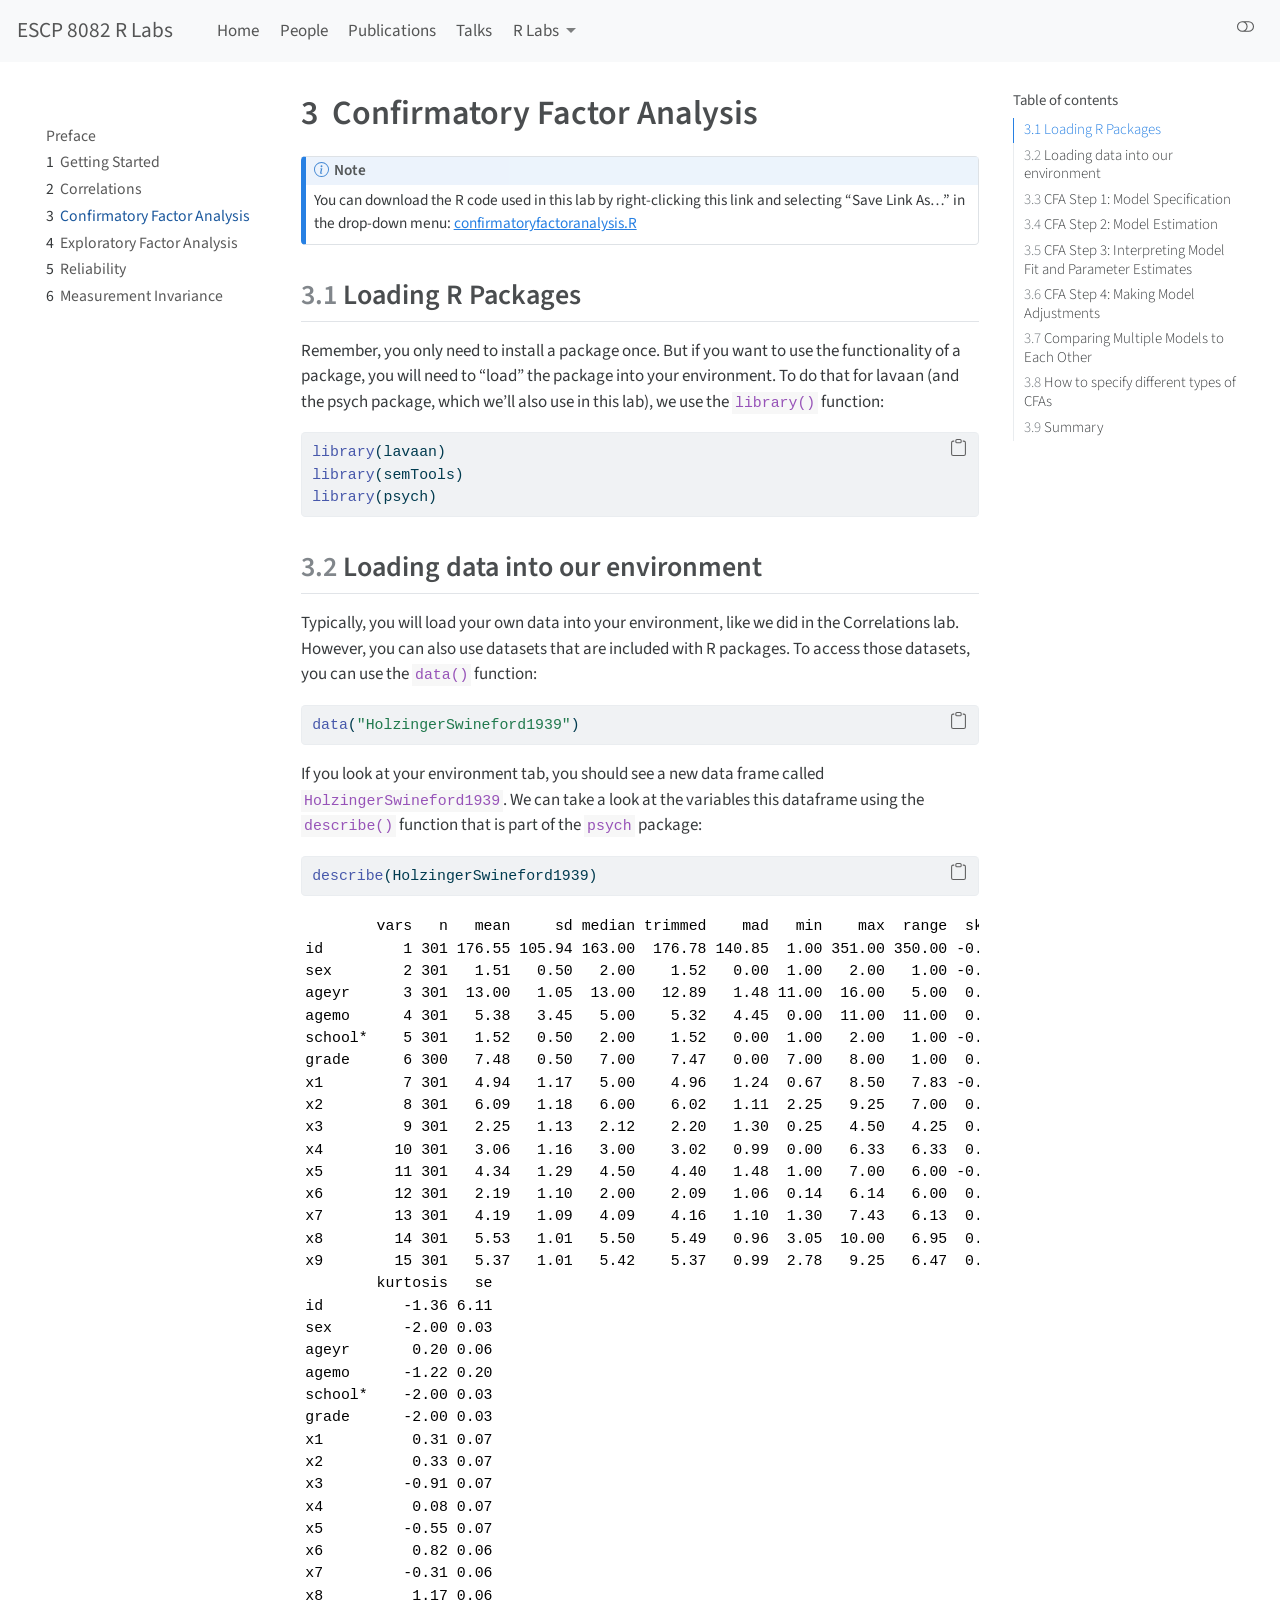
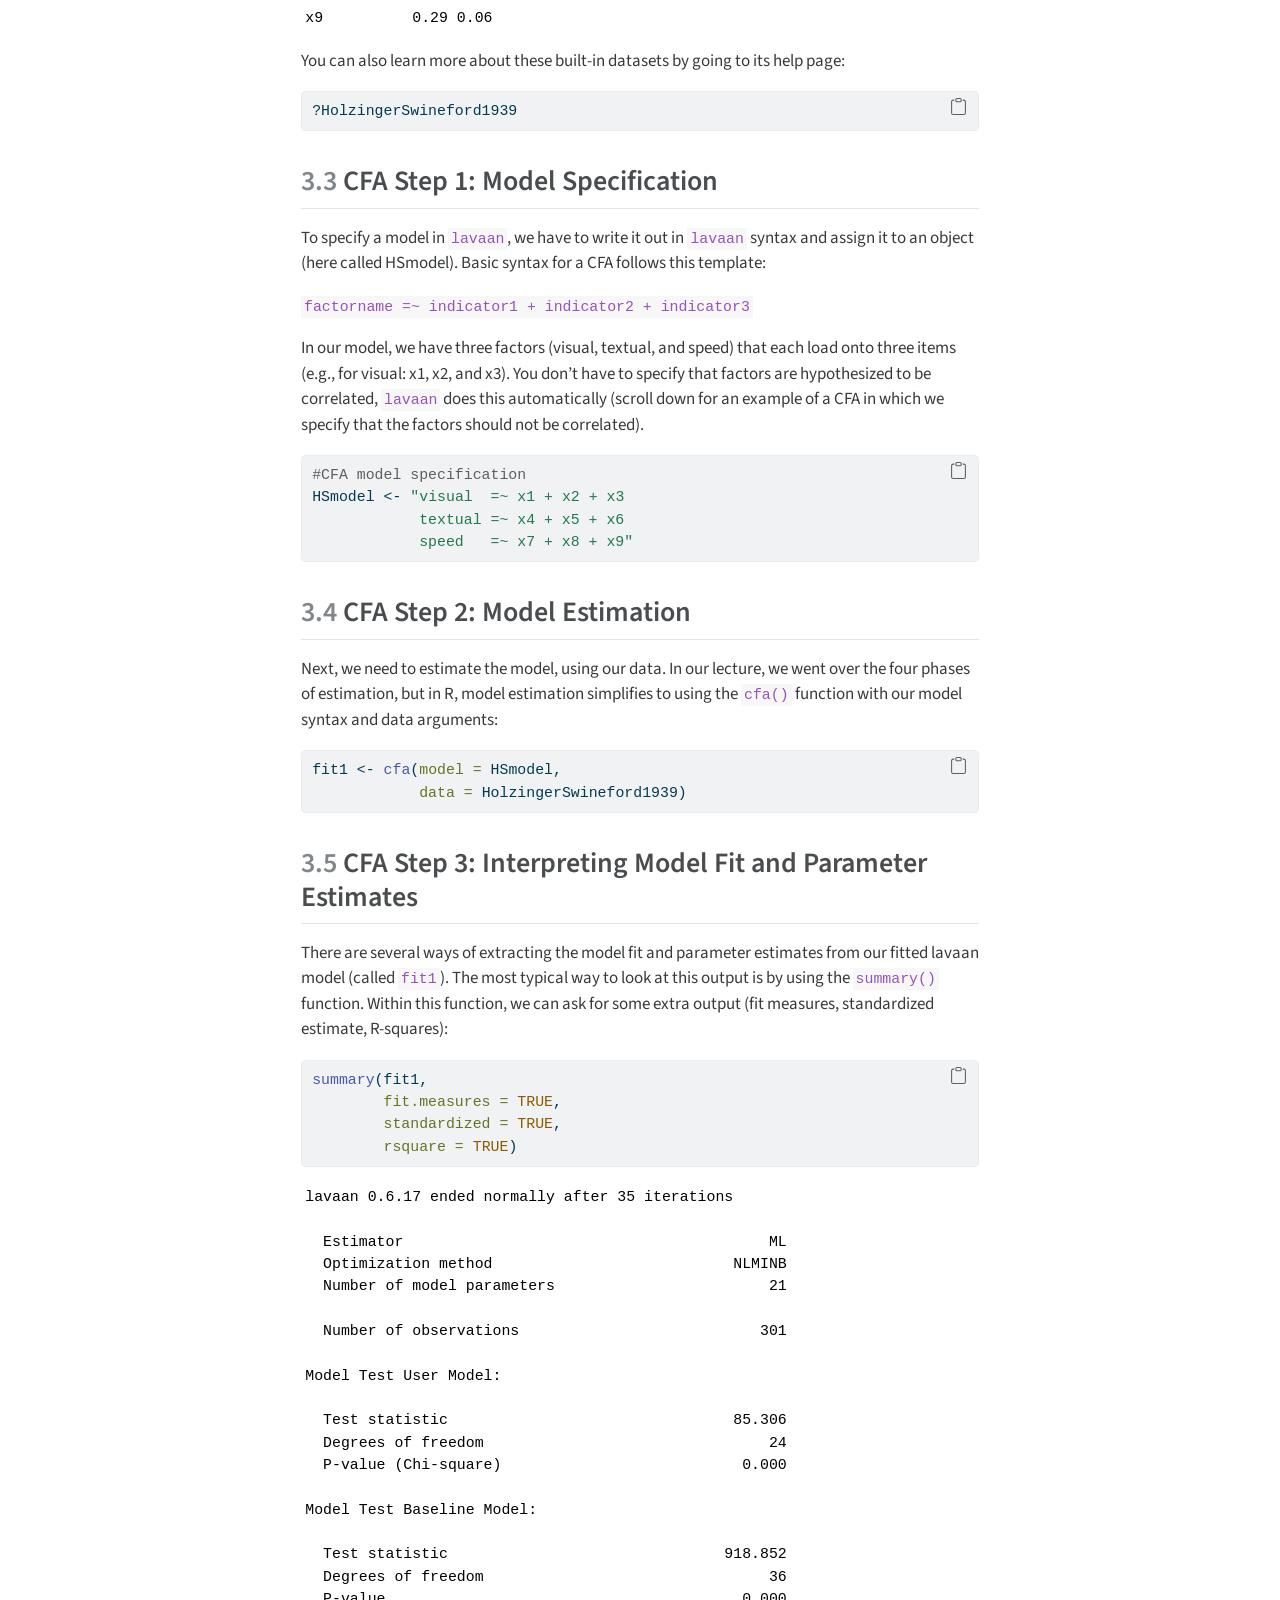
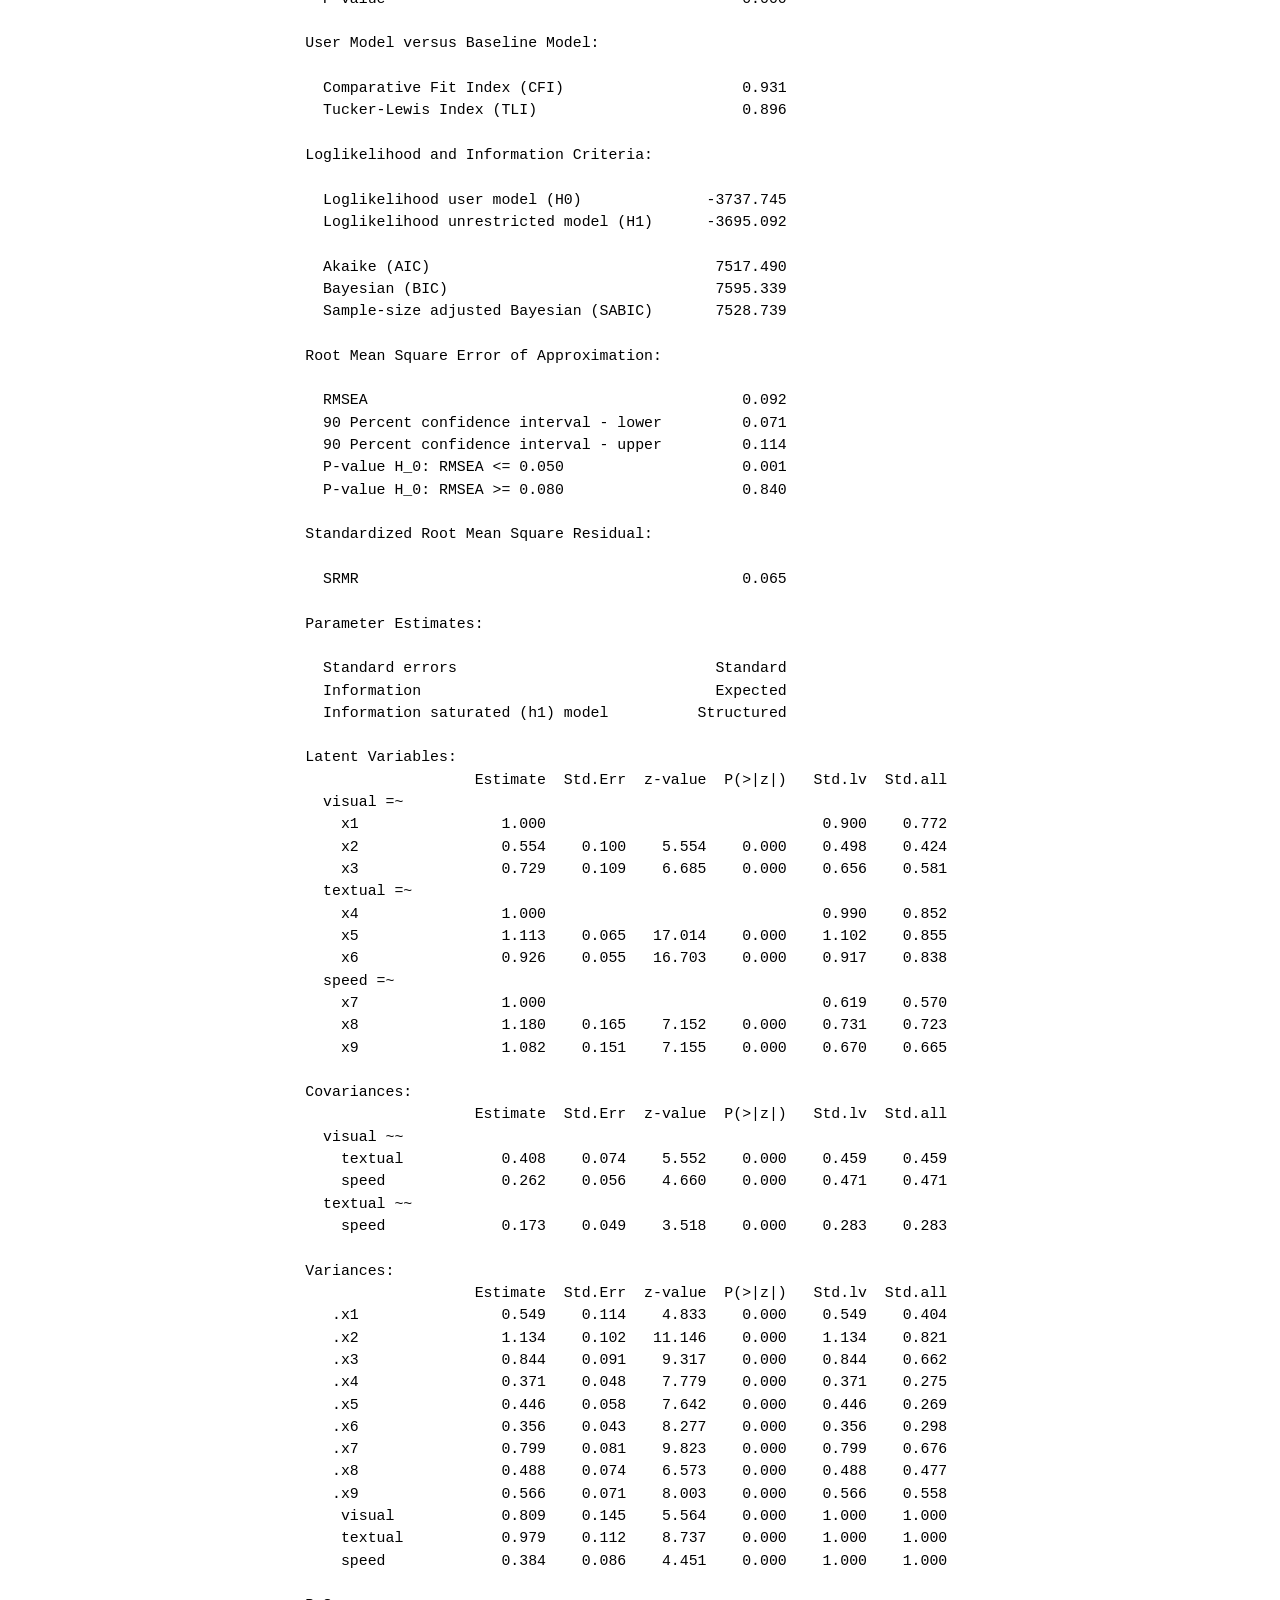
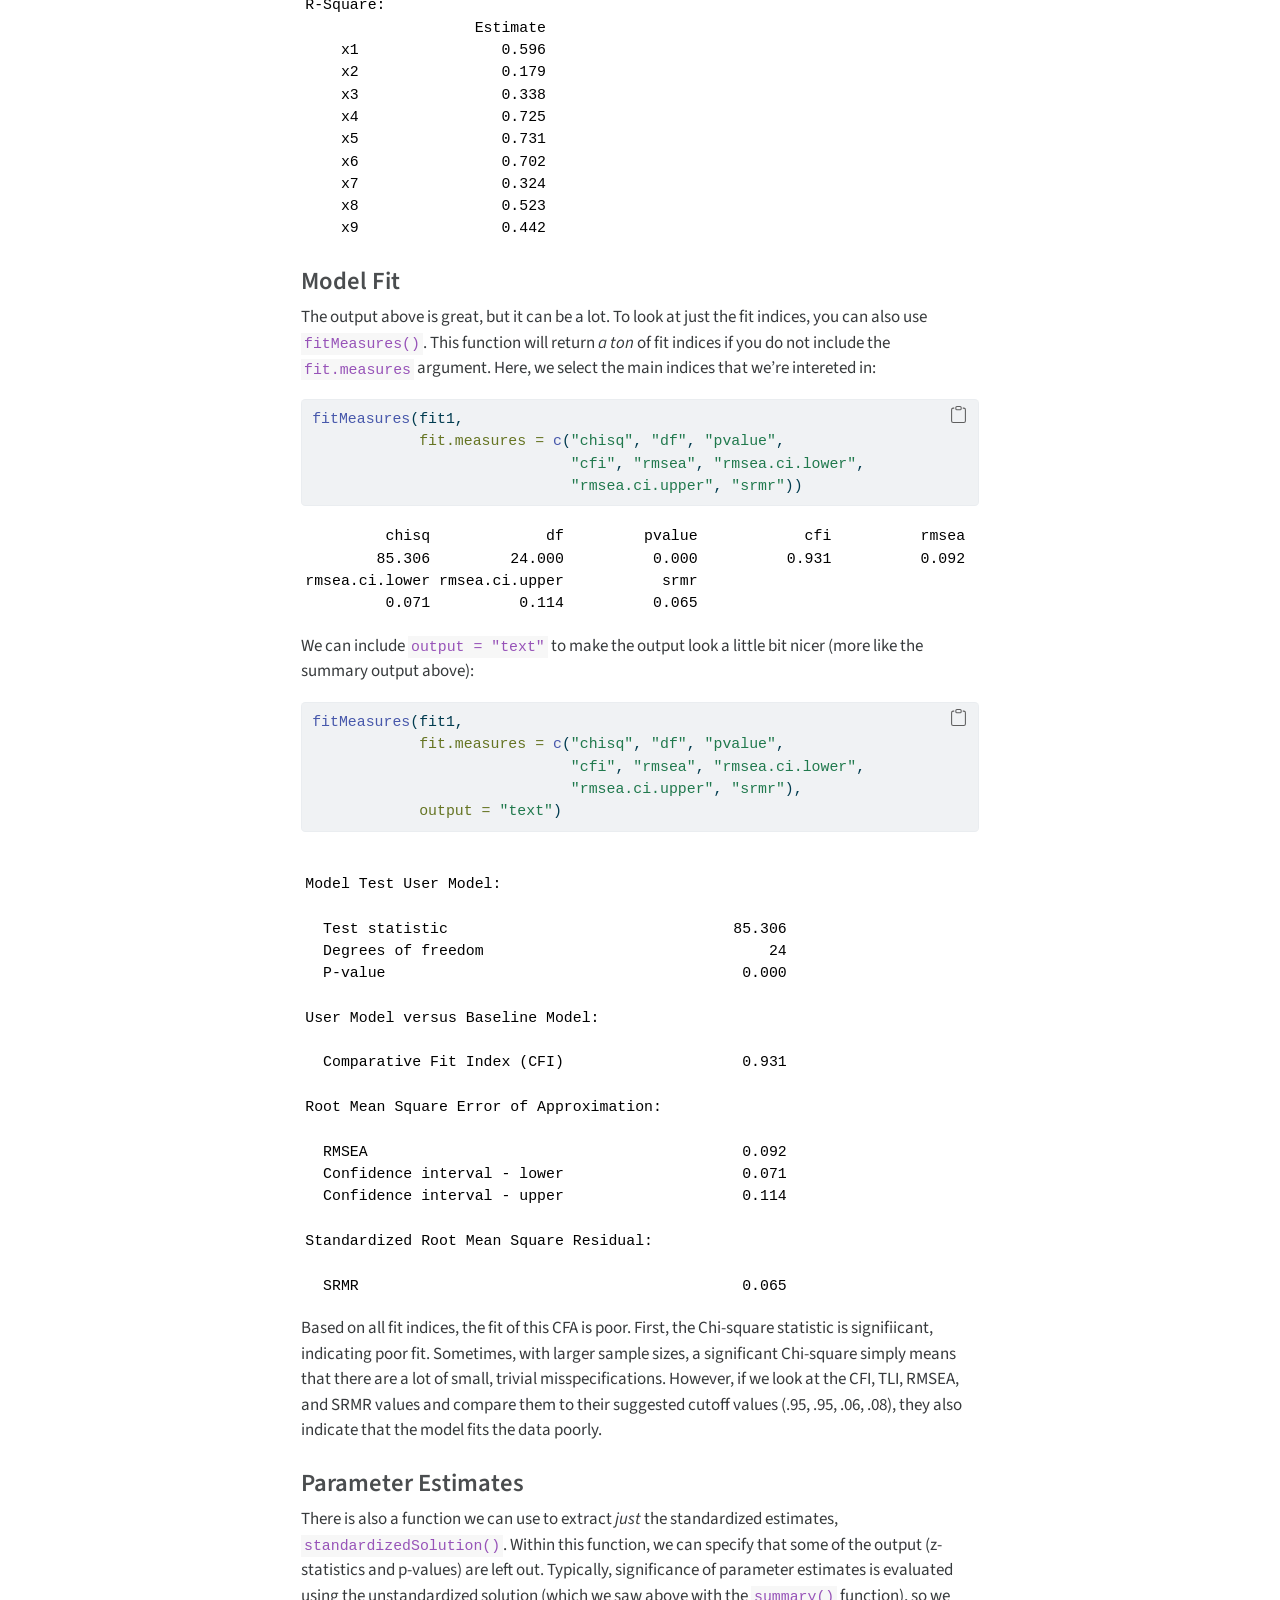
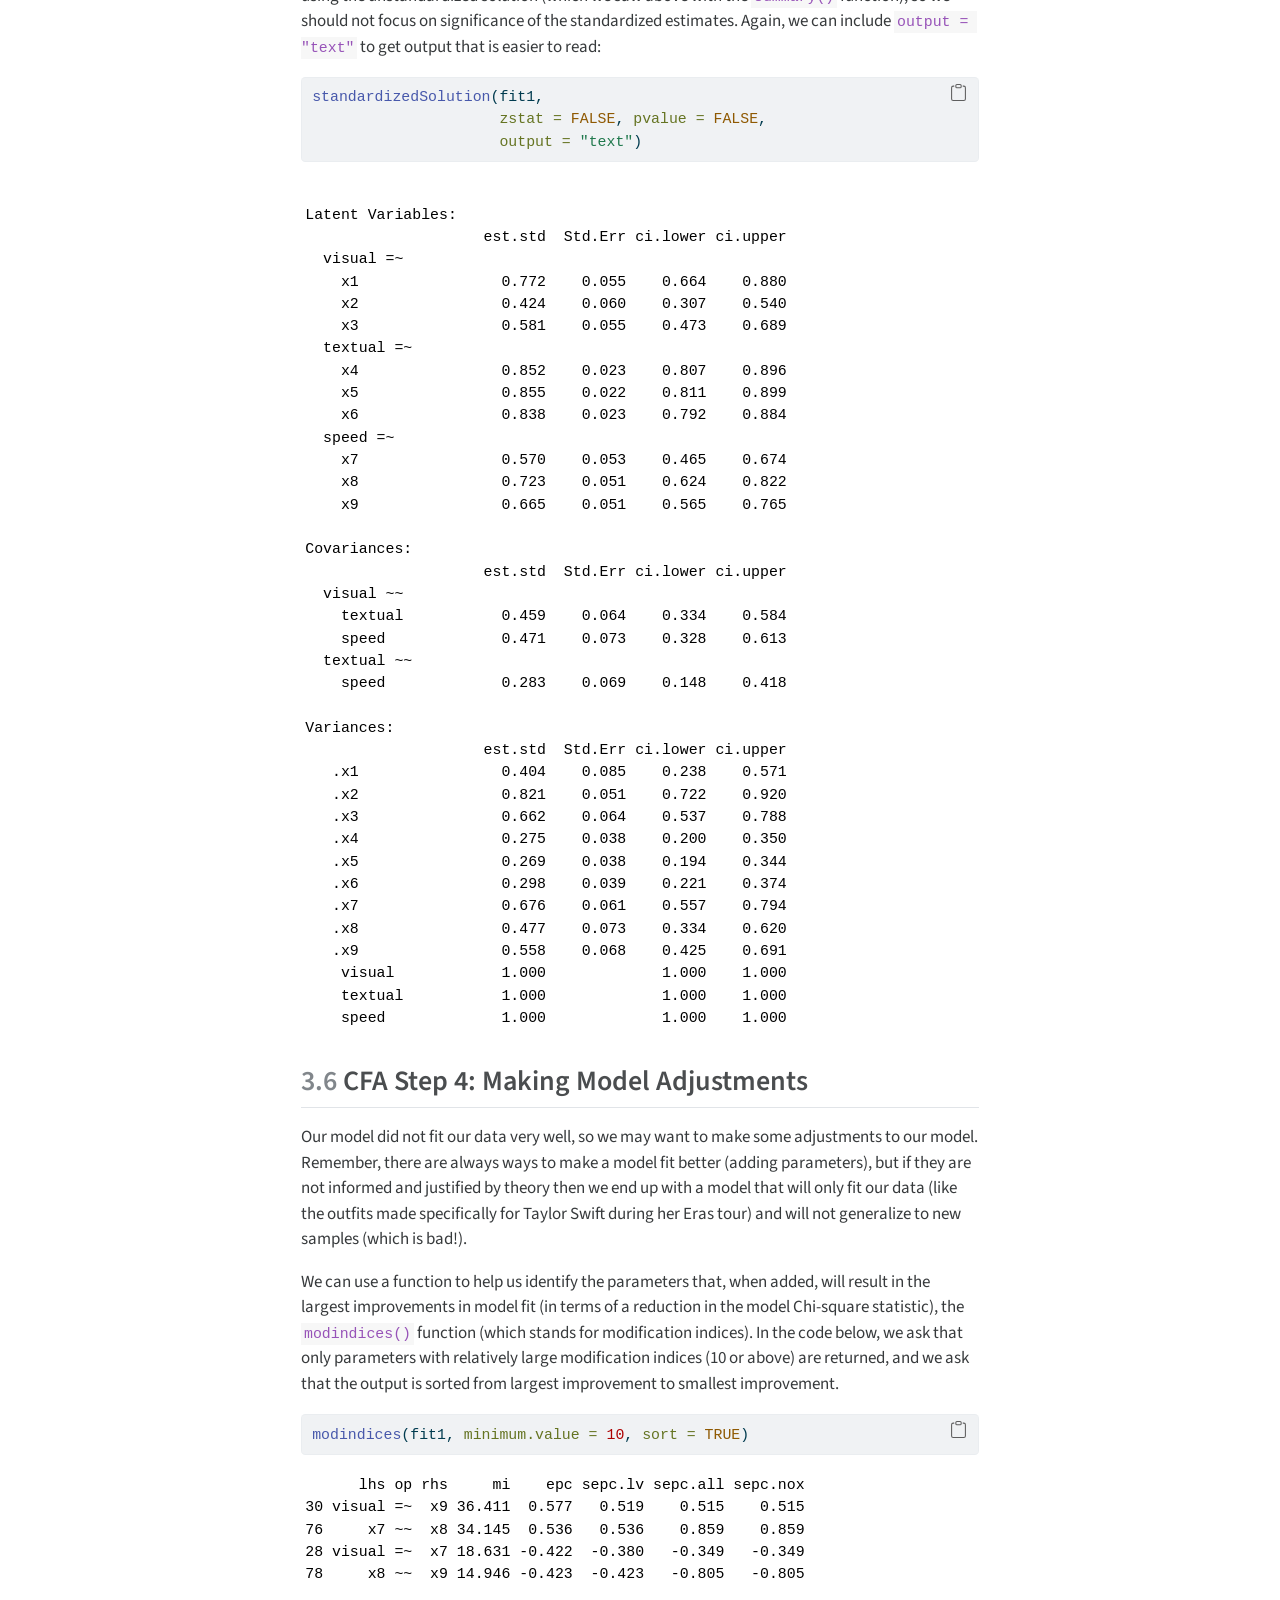
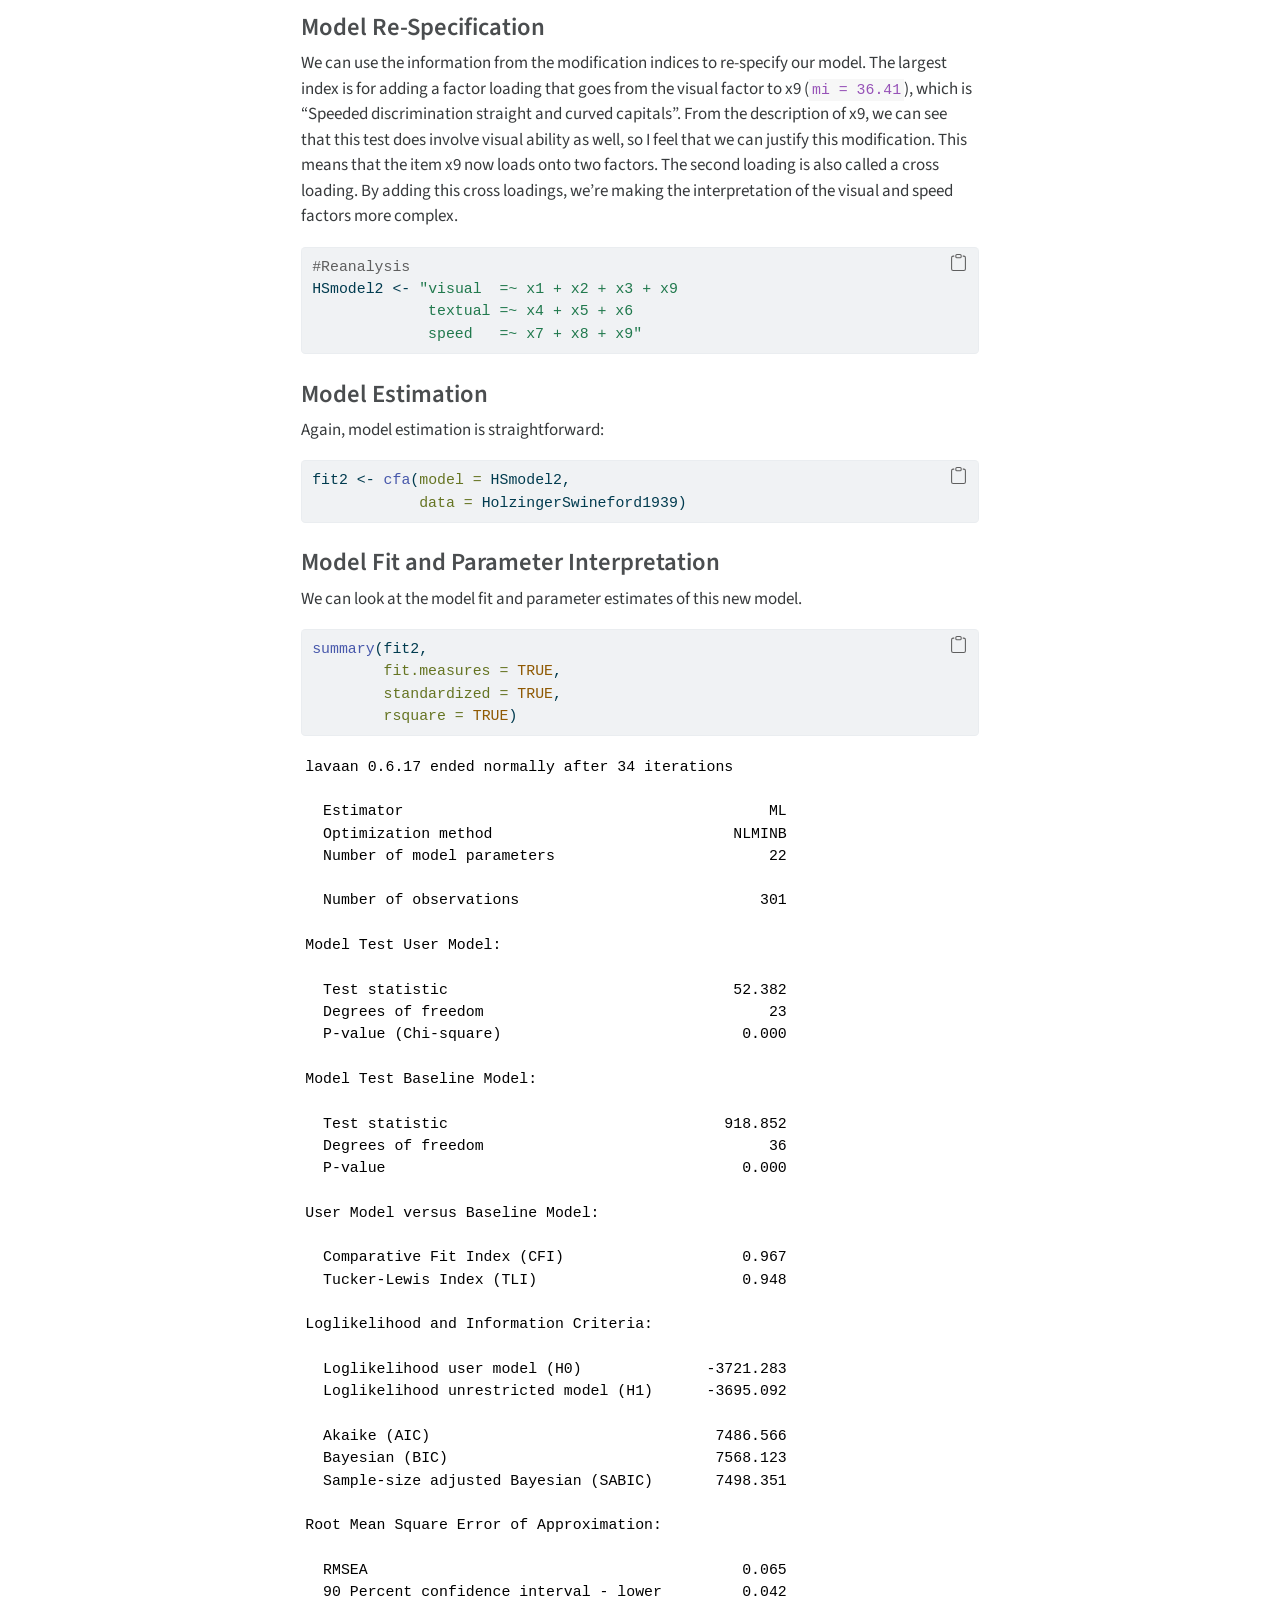
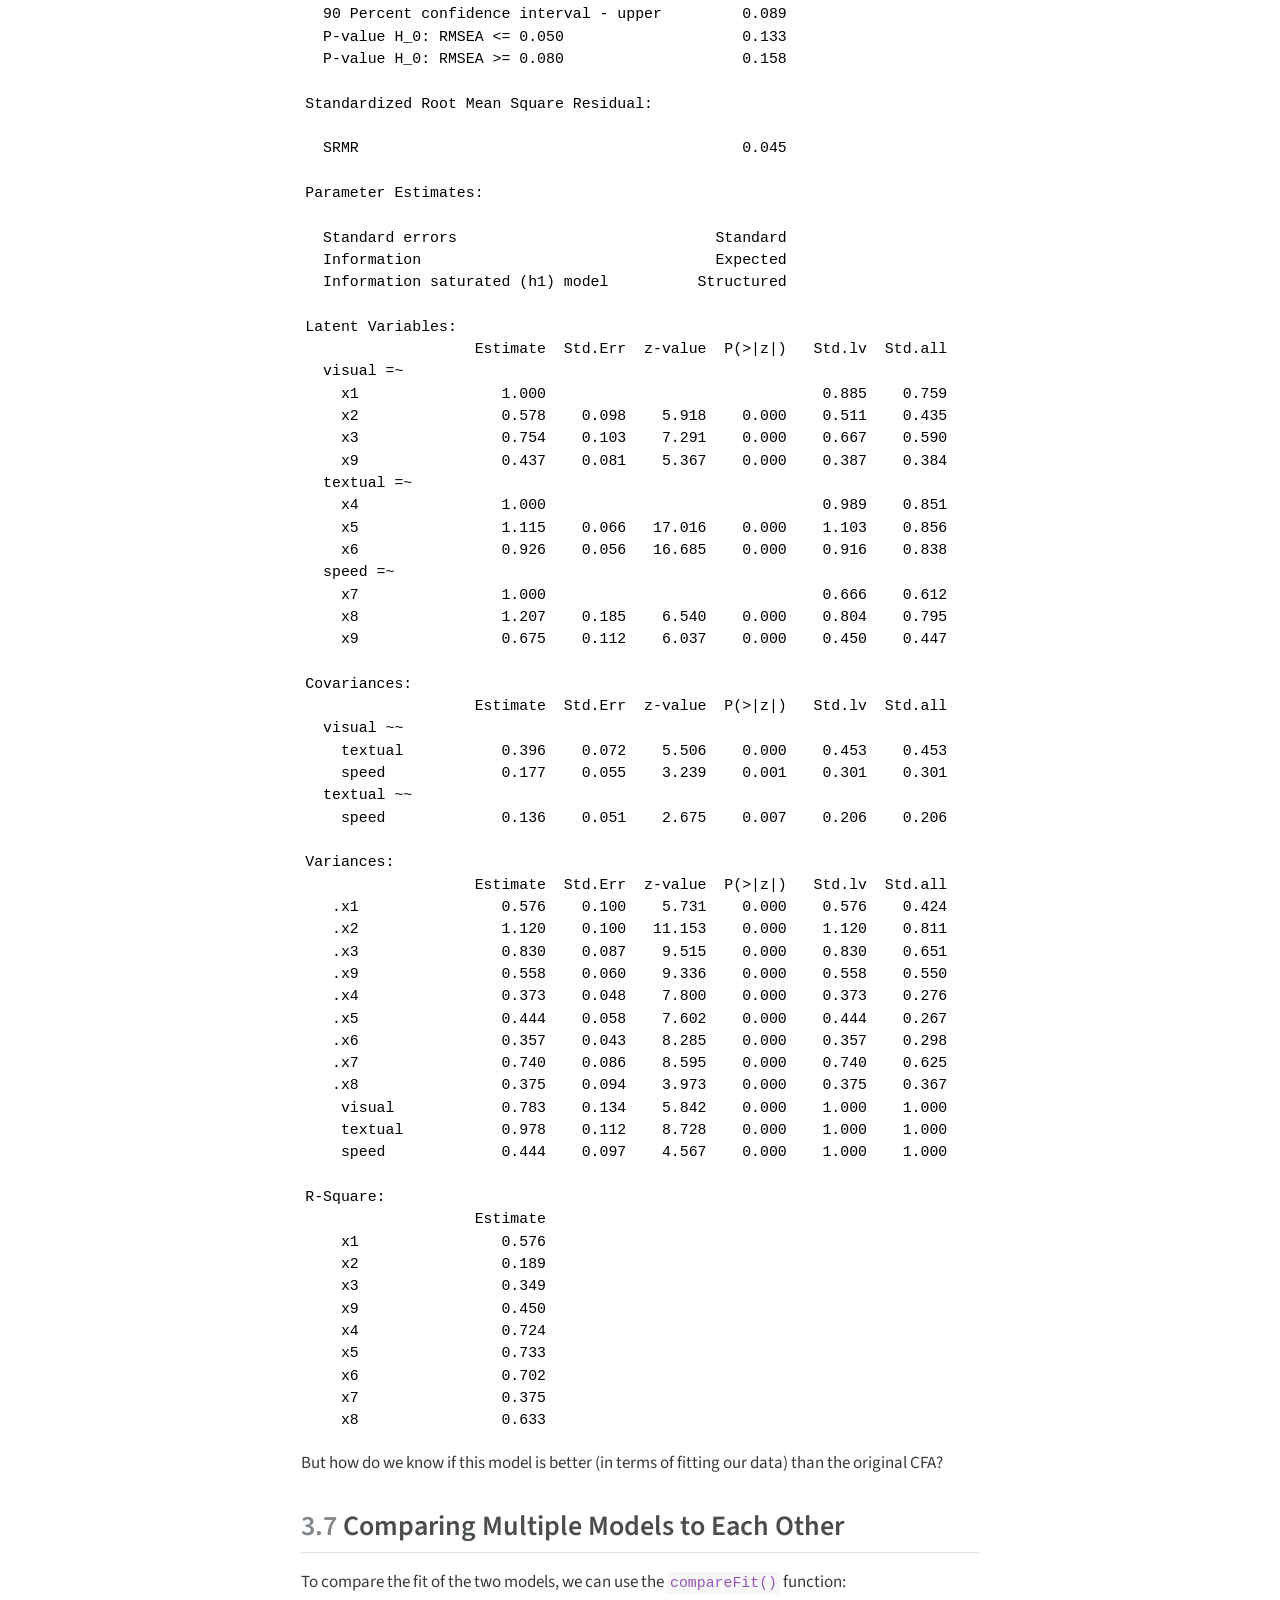
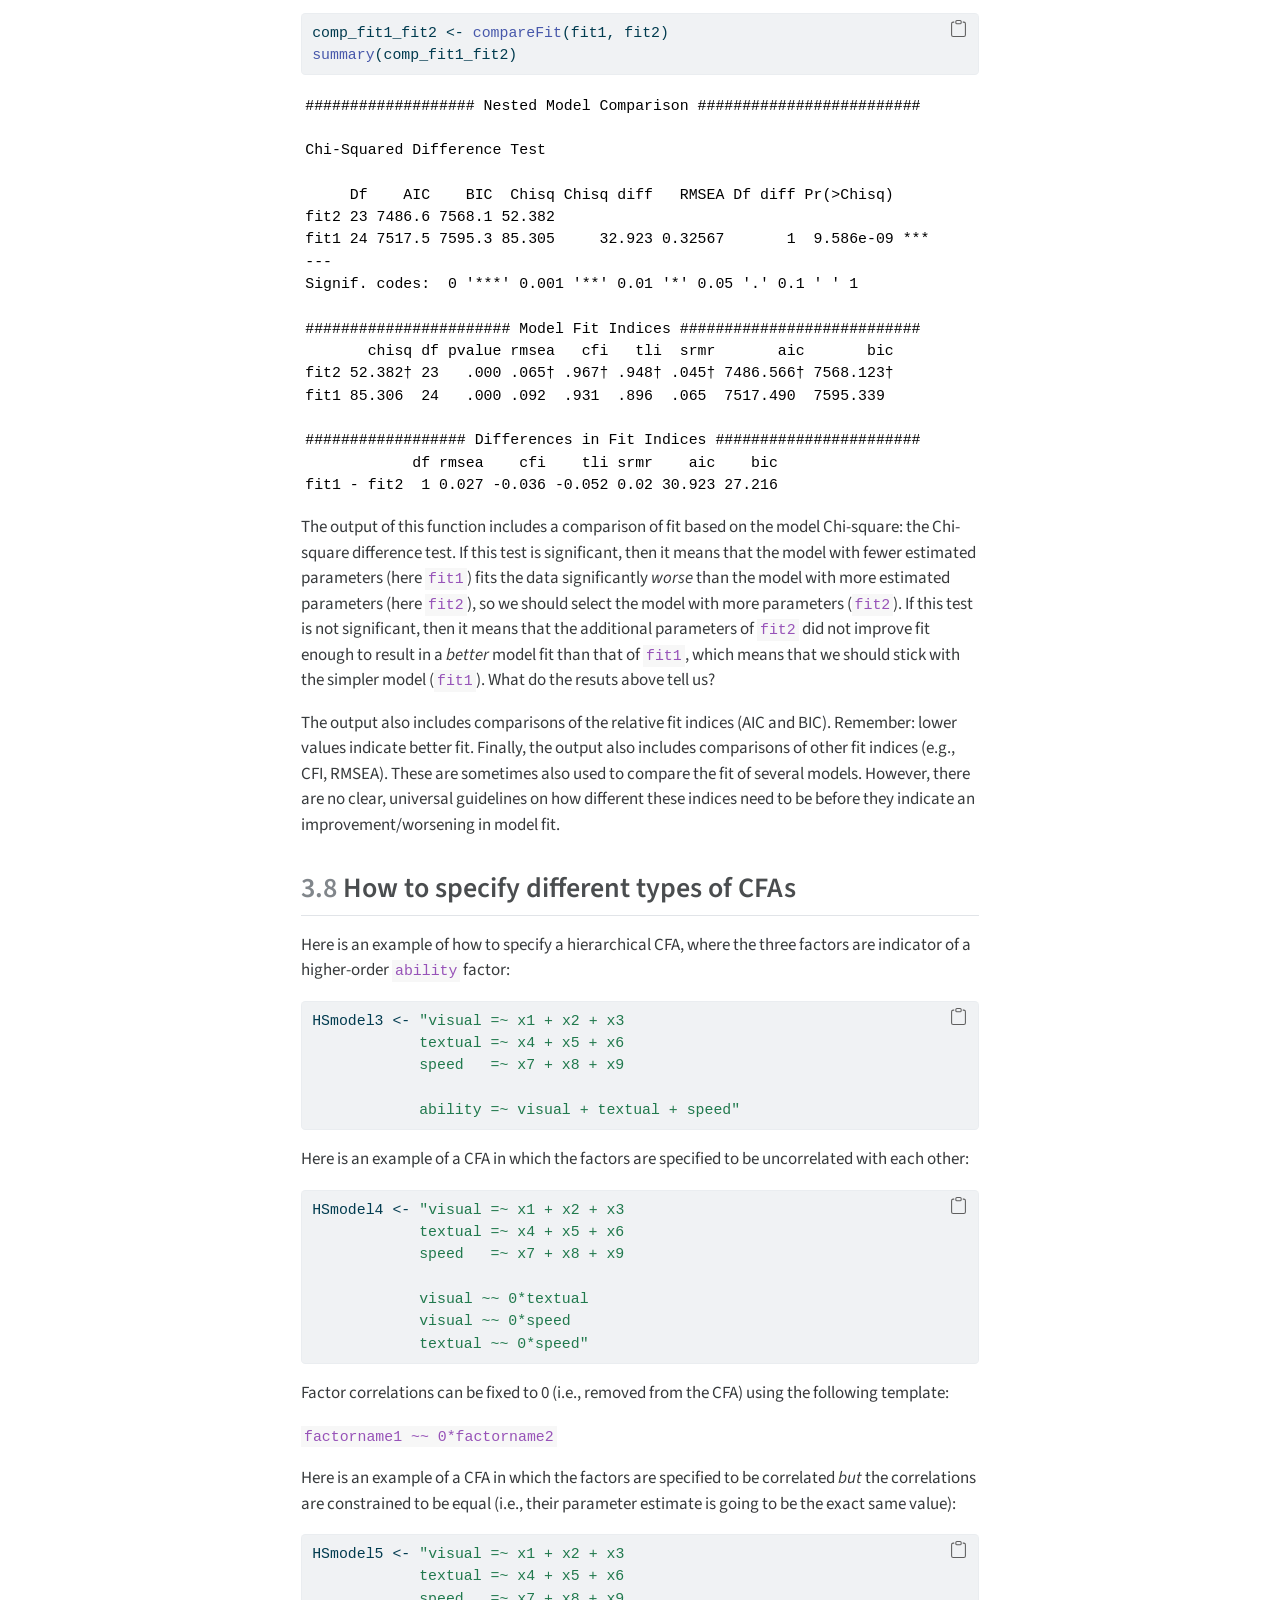
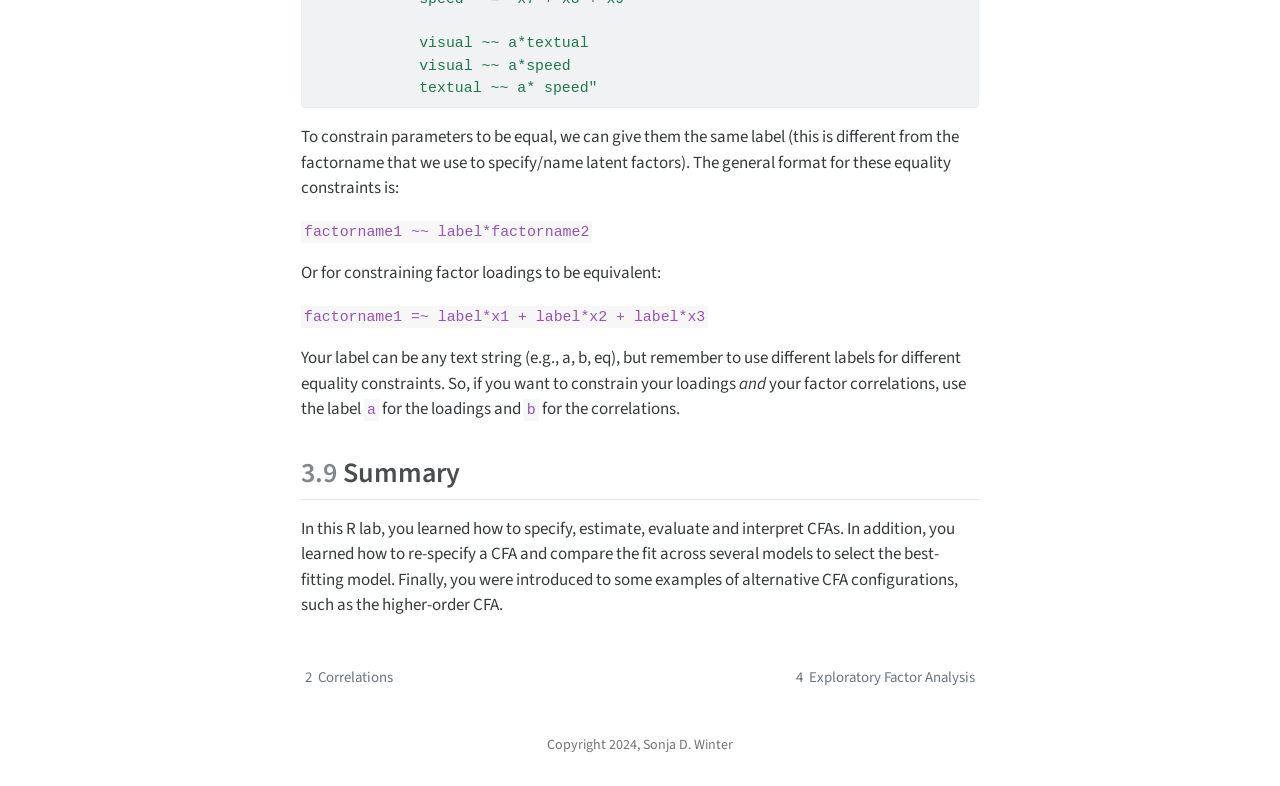
==== commit 81920012: "update with better menu" ====
--- a/confirmatoryfactoranalysis.html
+++ b/confirmatoryfactoranalysis.html
@@ -118,6 +118,35 @@
   <span class="navbar-toggler-icon"></span>
 </button>
           <div class="collapse navbar-collapse" id="navbarCollapse">
+            <ul class="navbar-nav navbar-nav-scroll me-auto">
+  <li class="nav-item">
+    <a class="nav-link" href="https://winterstat.github.io/" rel="" target="">
+ <span class="menu-text">Home</span></a>
+  </li>  
+  <li class="nav-item">
+    <a class="nav-link" href="https://winterstat.github.io/people.html" rel="" target="">
+ <span class="menu-text">People</span></a>
+  </li>  
+  <li class="nav-item">
+    <a class="nav-link" href="https://winterstat.github.io/publications.html" rel="" target="">
+ <span class="menu-text">Publications</span></a>
+  </li>  
+  <li class="nav-item">
+    <a class="nav-link" href="https://winterstat.github.io/talks.html" rel="" target="">
+ <span class="menu-text">Talks</span></a>
+  </li>  
+  <li class="nav-item dropdown ">
+    <a class="nav-link dropdown-toggle" href="#" id="nav-menu-r-labs" role="button" data-bs-toggle="dropdown" aria-expanded="false" rel="" target="">
+ <span class="menu-text">R Labs</span>
+    </a>
+    <ul class="dropdown-menu" aria-labelledby="nav-menu-r-labs">    
+        <li>
+    <a class="dropdown-item" href="https://winterstat.github.io/escp8082_rlabs" rel="" target="">
+ <span class="dropdown-text">ESCP 8082 Foundations of Measurement</span></a>
+  </li>  
+    </ul>
+  </li>
+</ul>
             <ul class="navbar-nav navbar-nav-scroll ms-auto">
   <li class="nav-item compact">
     <a class="nav-link" href="https://www.twitter.com/winterstat" rel="" target=""><i class="bi bi-twitter" role="img">
@@ -254,6 +283,19 @@
 
 </header>
 
+<div class="callout callout-style-default callout-note callout-titled">
+<div class="callout-header d-flex align-content-center">
+<div class="callout-icon-container">
+<i class="callout-icon"></i>
+</div>
+<div class="callout-title-container flex-fill">
+Note
+</div>
+</div>
+<div class="callout-body-container callout-body">
+<p>You can download the R code used in this lab by right-clicking this link and selecting “Save Link As…” in the drop-down menu: <a href="data/confirmatoryfactoranalysis.R">confirmatoryfactoranalysis.R</a></p>
+</div>
+</div>
 <section id="loading-r-packages" class="level2" data-number="3.1">
 <h2 data-number="3.1" class="anchored" data-anchor-id="loading-r-packages"><span class="header-section-number">3.1</span> Loading R Packages</h2>
 <p>Remember, you only need to install a package once. But if you want to use the functionality of a package, you will need to “load” the package into your environment. To do that for lavaan (and the psych package, which we’ll also use in this lab), we use the <code>library()</code> function:</p>
--- a/site_libs/quarto-html/tippy.css
+++ b/site_libs/quarto-html/tippy.css
@@ -0,0 +1 @@
+.tippy-box[data-animation=fade][data-state=hidden]{opacity:0}[data-tippy-root]{max-width:calc(100vw - 10px)}.tippy-box{position:relative;background-color:#333;color:#fff;border-radius:4px;font-size:14px;line-height:1.4;white-space:normal;outline:0;transition-property:transform,visibility,opacity}.tippy-box[data-placement^=top]>.tippy-arrow{bottom:0}.tippy-box[data-placement^=top]>.tippy-arrow:before{bottom:-7px;left:0;border-width:8px 8px 0;border-top-color:initial;transform-origin:center top}.tippy-box[data-placement^=bottom]>.tippy-arrow{top:0}.tippy-box[data-placement^=bottom]>.tippy-arrow:before{top:-7px;left:0;border-width:0 8px 8px;border-bottom-color:initial;transform-origin:center bottom}.tippy-box[data-placement^=left]>.tippy-arrow{right:0}.tippy-box[data-placement^=left]>.tippy-arrow:before{border-width:8px 0 8px 8px;border-left-color:initial;right:-7px;transform-origin:center left}.tippy-box[data-placement^=right]>.tippy-arrow{left:0}.tippy-box[data-placement^=right]>.tippy-arrow:before{left:-7px;border-width:8px 8px 8px 0;border-right-color:initial;transform-origin:center right}.tippy-box[data-inertia][data-state=visible]{transition-timing-function:cubic-bezier(.54,1.5,.38,1.11)}.tippy-arrow{width:16px;height:16px;color:#333}.tippy-arrow:before{content:"";position:absolute;border-color:transparent;border-style:solid}.tippy-content{position:relative;padding:5px 9px;z-index:1}
--- a/site_libs/quarto-html/quarto-syntax-highlighting.css
+++ b/site_libs/quarto-html/quarto-syntax-highlighting.css
@@ -0,0 +1,203 @@
+/* quarto syntax highlight colors */
+:root {
+  --quarto-hl-ot-color: #003B4F;
+  --quarto-hl-at-color: #657422;
+  --quarto-hl-ss-color: #20794D;
+  --quarto-hl-an-color: #5E5E5E;
+  --quarto-hl-fu-color: #4758AB;
+  --quarto-hl-st-color: #20794D;
+  --quarto-hl-cf-color: #003B4F;
+  --quarto-hl-op-color: #5E5E5E;
+  --quarto-hl-er-color: #AD0000;
+  --quarto-hl-bn-color: #AD0000;
+  --quarto-hl-al-color: #AD0000;
+  --quarto-hl-va-color: #111111;
+  --quarto-hl-bu-color: inherit;
+  --quarto-hl-ex-color: inherit;
+  --quarto-hl-pp-color: #AD0000;
+  --quarto-hl-in-color: #5E5E5E;
+  --quarto-hl-vs-color: #20794D;
+  --quarto-hl-wa-color: #5E5E5E;
+  --quarto-hl-do-color: #5E5E5E;
+  --quarto-hl-im-color: #00769E;
+  --quarto-hl-ch-color: #20794D;
+  --quarto-hl-dt-color: #AD0000;
+  --quarto-hl-fl-color: #AD0000;
+  --quarto-hl-co-color: #5E5E5E;
+  --quarto-hl-cv-color: #5E5E5E;
+  --quarto-hl-cn-color: #8f5902;
+  --quarto-hl-sc-color: #5E5E5E;
+  --quarto-hl-dv-color: #AD0000;
+  --quarto-hl-kw-color: #003B4F;
+}
+
+/* other quarto variables */
+:root {
+  --quarto-font-monospace: SFMono-Regular, Menlo, Monaco, Consolas, "Liberation Mono", "Courier New", monospace;
+}
+
+pre > code.sourceCode > span {
+  color: #003B4F;
+}
+
+code span {
+  color: #003B4F;
+}
+
+code.sourceCode > span {
+  color: #003B4F;
+}
+
+div.sourceCode,
+div.sourceCode pre.sourceCode {
+  color: #003B4F;
+}
+
+code span.ot {
+  color: #003B4F;
+  font-style: inherit;
+}
+
+code span.at {
+  color: #657422;
+  font-style: inherit;
+}
+
+code span.ss {
+  color: #20794D;
+  font-style: inherit;
+}
+
+code span.an {
+  color: #5E5E5E;
+  font-style: inherit;
+}
+
+code span.fu {
+  color: #4758AB;
+  font-style: inherit;
+}
+
+code span.st {
+  color: #20794D;
+  font-style: inherit;
+}
+
+code span.cf {
+  color: #003B4F;
+  font-style: inherit;
+}
+
+code span.op {
+  color: #5E5E5E;
+  font-style: inherit;
+}
+
+code span.er {
+  color: #AD0000;
+  font-style: inherit;
+}
+
+code span.bn {
+  color: #AD0000;
+  font-style: inherit;
+}
+
+code span.al {
+  color: #AD0000;
+  font-style: inherit;
+}
+
+code span.va {
+  color: #111111;
+  font-style: inherit;
+}
+
+code span.bu {
+  font-style: inherit;
+}
+
+code span.ex {
+  font-style: inherit;
+}
+
+code span.pp {
+  color: #AD0000;
+  font-style: inherit;
+}
+
+code span.in {
+  color: #5E5E5E;
+  font-style: inherit;
+}
+
+code span.vs {
+  color: #20794D;
+  font-style: inherit;
+}
+
+code span.wa {
+  color: #5E5E5E;
+  font-style: italic;
+}
+
+code span.do {
+  color: #5E5E5E;
+  font-style: italic;
+}
+
+code span.im {
+  color: #00769E;
+  font-style: inherit;
+}
+
+code span.ch {
+  color: #20794D;
+  font-style: inherit;
+}
+
+code span.dt {
+  color: #AD0000;
+  font-style: inherit;
+}
+
+code span.fl {
+  color: #AD0000;
+  font-style: inherit;
+}
+
+code span.co {
+  color: #5E5E5E;
+  font-style: inherit;
+}
+
+code span.cv {
+  color: #5E5E5E;
+  font-style: italic;
+}
+
+code span.cn {
+  color: #8f5902;
+  font-style: inherit;
+}
+
+code span.sc {
+  color: #5E5E5E;
+  font-style: inherit;
+}
+
+code span.dv {
+  color: #AD0000;
+  font-style: inherit;
+}
+
+code span.kw {
+  color: #003B4F;
+  font-style: inherit;
+}
+
+.prevent-inlining {
+  content: "</";
+}
+
+/*# sourceMappingURL=debc5d5d77c3f9108843748ff7464032.css.map */
--- a/site_libs/quarto-html/quarto-syntax-highlighting-dark.css
+++ b/site_libs/quarto-html/quarto-syntax-highlighting-dark.css
@@ -0,0 +1,189 @@
+/* quarto syntax highlight colors */
+:root {
+  --quarto-hl-al-color: #f07178;
+  --quarto-hl-an-color: #d4d0ab;
+  --quarto-hl-at-color: #00e0e0;
+  --quarto-hl-bn-color: #d4d0ab;
+  --quarto-hl-bu-color: #abe338;
+  --quarto-hl-ch-color: #abe338;
+  --quarto-hl-co-color: #f8f8f2;
+  --quarto-hl-cv-color: #ffd700;
+  --quarto-hl-cn-color: #ffd700;
+  --quarto-hl-cf-color: #ffa07a;
+  --quarto-hl-dt-color: #ffa07a;
+  --quarto-hl-dv-color: #d4d0ab;
+  --quarto-hl-do-color: #f8f8f2;
+  --quarto-hl-er-color: #f07178;
+  --quarto-hl-ex-color: #00e0e0;
+  --quarto-hl-fl-color: #d4d0ab;
+  --quarto-hl-fu-color: #ffa07a;
+  --quarto-hl-im-color: #abe338;
+  --quarto-hl-in-color: #d4d0ab;
+  --quarto-hl-kw-color: #ffa07a;
+  --quarto-hl-op-color: #ffa07a;
+  --quarto-hl-ot-color: #00e0e0;
+  --quarto-hl-pp-color: #dcc6e0;
+  --quarto-hl-re-color: #00e0e0;
+  --quarto-hl-sc-color: #abe338;
+  --quarto-hl-ss-color: #abe338;
+  --quarto-hl-st-color: #abe338;
+  --quarto-hl-va-color: #00e0e0;
+  --quarto-hl-vs-color: #abe338;
+  --quarto-hl-wa-color: #dcc6e0;
+}
+
+/* other quarto variables */
+:root {
+  --quarto-font-monospace: SFMono-Regular, Menlo, Monaco, Consolas, "Liberation Mono", "Courier New", monospace;
+}
+
+code span.al {
+  background-color: #2a0f15;
+  font-weight: bold;
+  color: #f07178;
+}
+
+code span.an {
+  color: #d4d0ab;
+}
+
+code span.at {
+  color: #00e0e0;
+}
+
+code span.bn {
+  color: #d4d0ab;
+}
+
+code span.bu {
+  color: #abe338;
+}
+
+code span.ch {
+  color: #abe338;
+}
+
+code span.co {
+  font-style: italic;
+  color: #f8f8f2;
+}
+
+code span.cv {
+  color: #ffd700;
+}
+
+code span.cn {
+  color: #ffd700;
+}
+
+code span.cf {
+  font-weight: bold;
+  color: #ffa07a;
+}
+
+code span.dt {
+  color: #ffa07a;
+}
+
+code span.dv {
+  color: #d4d0ab;
+}
+
+code span.do {
+  color: #f8f8f2;
+}
+
+code span.er {
+  color: #f07178;
+  text-decoration: underline;
+}
+
+code span.ex {
+  font-weight: bold;
+  color: #00e0e0;
+}
+
+code span.fl {
+  color: #d4d0ab;
+}
+
+code span.fu {
+  color: #ffa07a;
+}
+
+code span.im {
+  color: #abe338;
+}
+
+code span.in {
+  color: #d4d0ab;
+}
+
+code span.kw {
+  font-weight: bold;
+  color: #ffa07a;
+}
+
+pre > code.sourceCode > span {
+  color: #f8f8f2;
+}
+
+code span {
+  color: #f8f8f2;
+}
+
+code.sourceCode > span {
+  color: #f8f8f2;
+}
+
+div.sourceCode,
+div.sourceCode pre.sourceCode {
+  color: #f8f8f2;
+}
+
+code span.op {
+  color: #ffa07a;
+}
+
+code span.ot {
+  color: #00e0e0;
+}
+
+code span.pp {
+  color: #dcc6e0;
+}
+
+code span.re {
+  background-color: #f8f8f2;
+  color: #00e0e0;
+}
+
+code span.sc {
+  color: #abe338;
+}
+
+code span.ss {
+  color: #abe338;
+}
+
+code span.st {
+  color: #abe338;
+}
+
+code span.va {
+  color: #00e0e0;
+}
+
+code span.vs {
+  color: #abe338;
+}
+
+code span.wa {
+  color: #dcc6e0;
+}
+
+.prevent-inlining {
+  content: "</";
+}
+
+/*# sourceMappingURL=935a306eefa94366c21e1a970dddb765.css.map */
--- a/styles.css
+++ b/styles.css
@@ -0,0 +1 @@
+/* css styles */
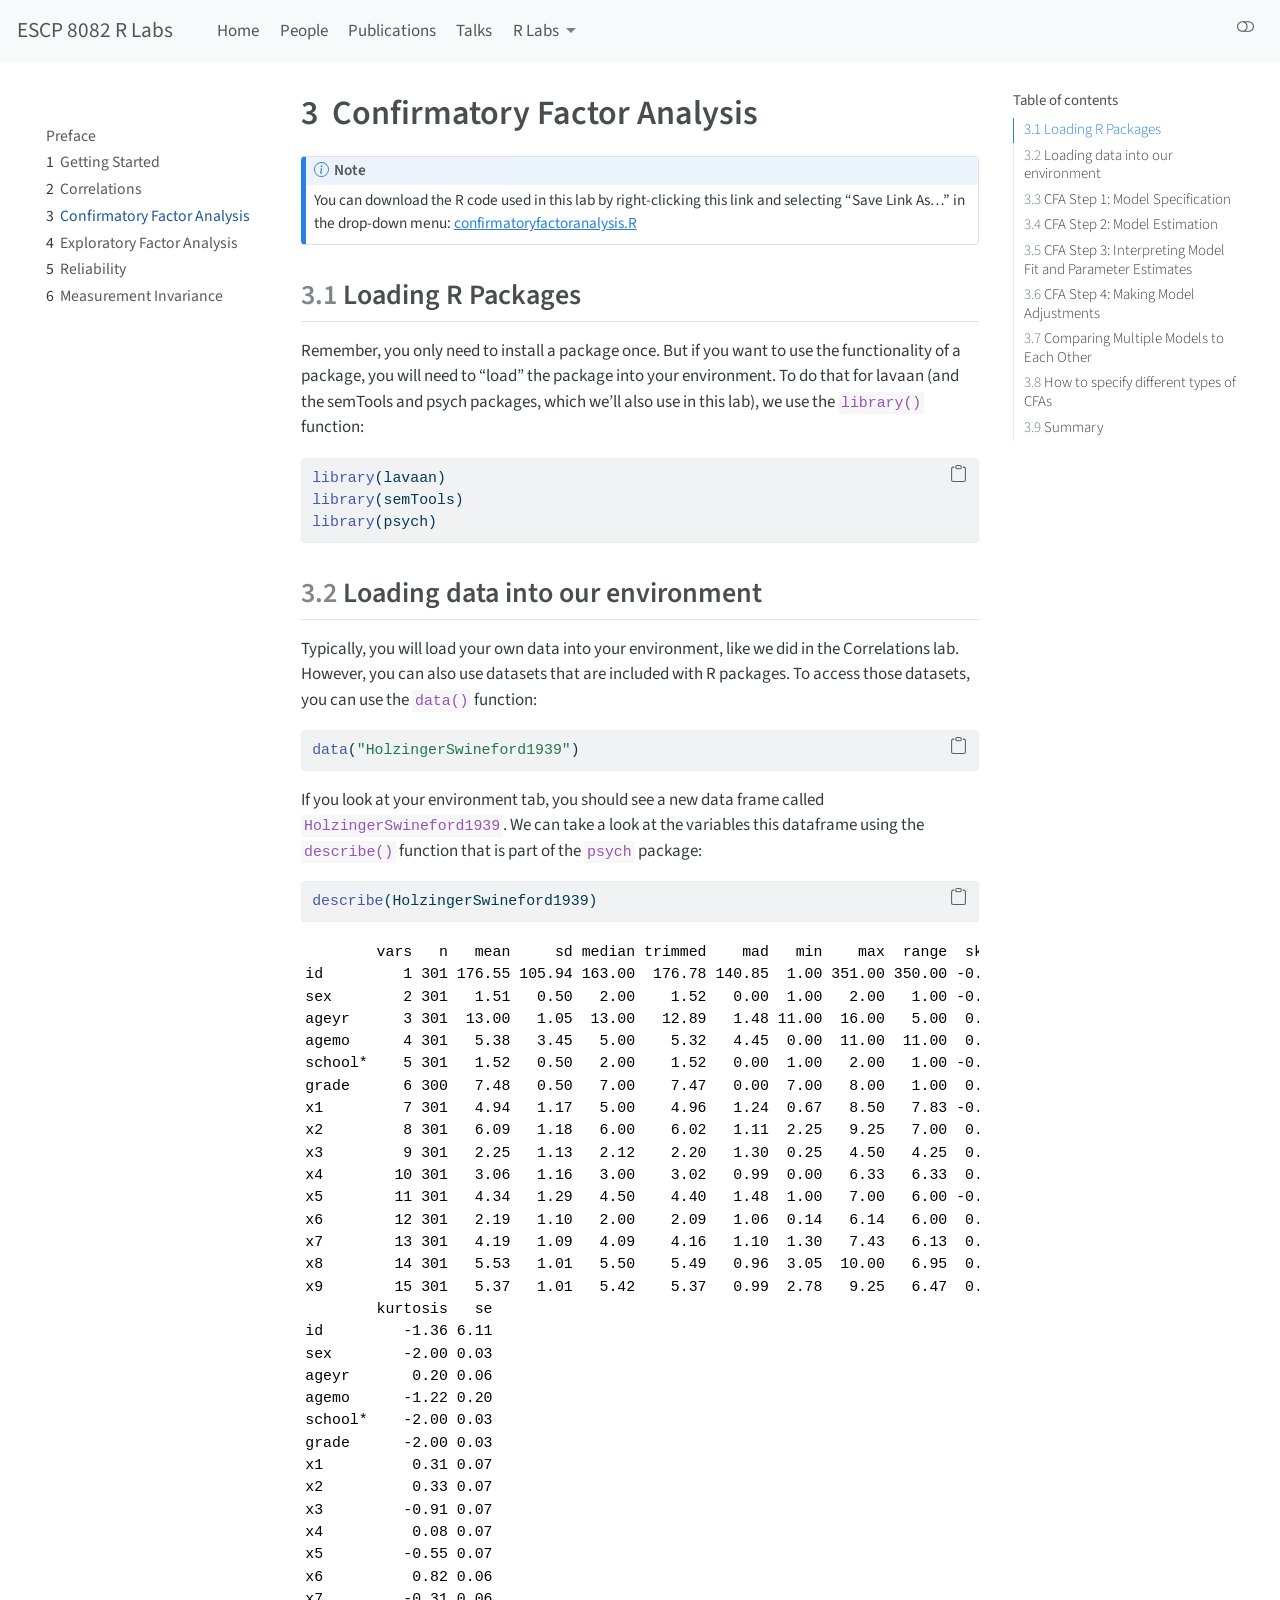
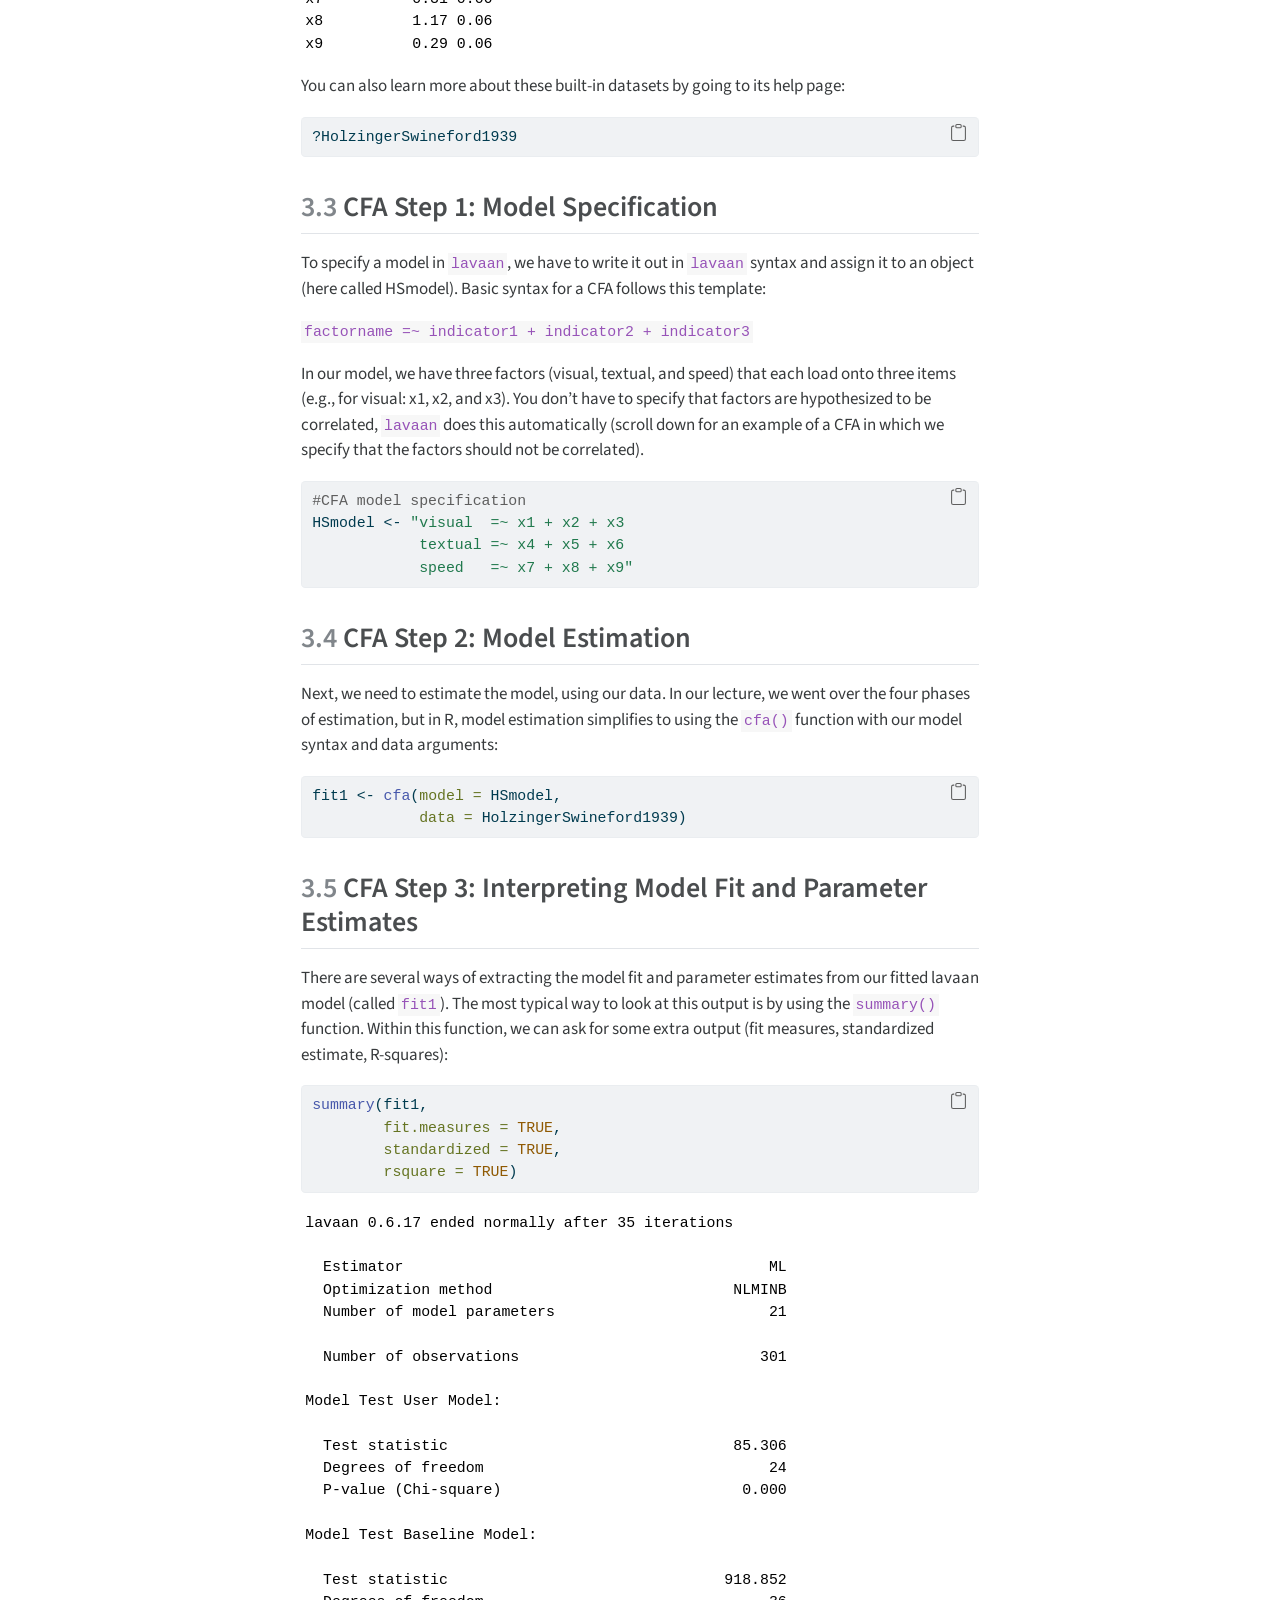
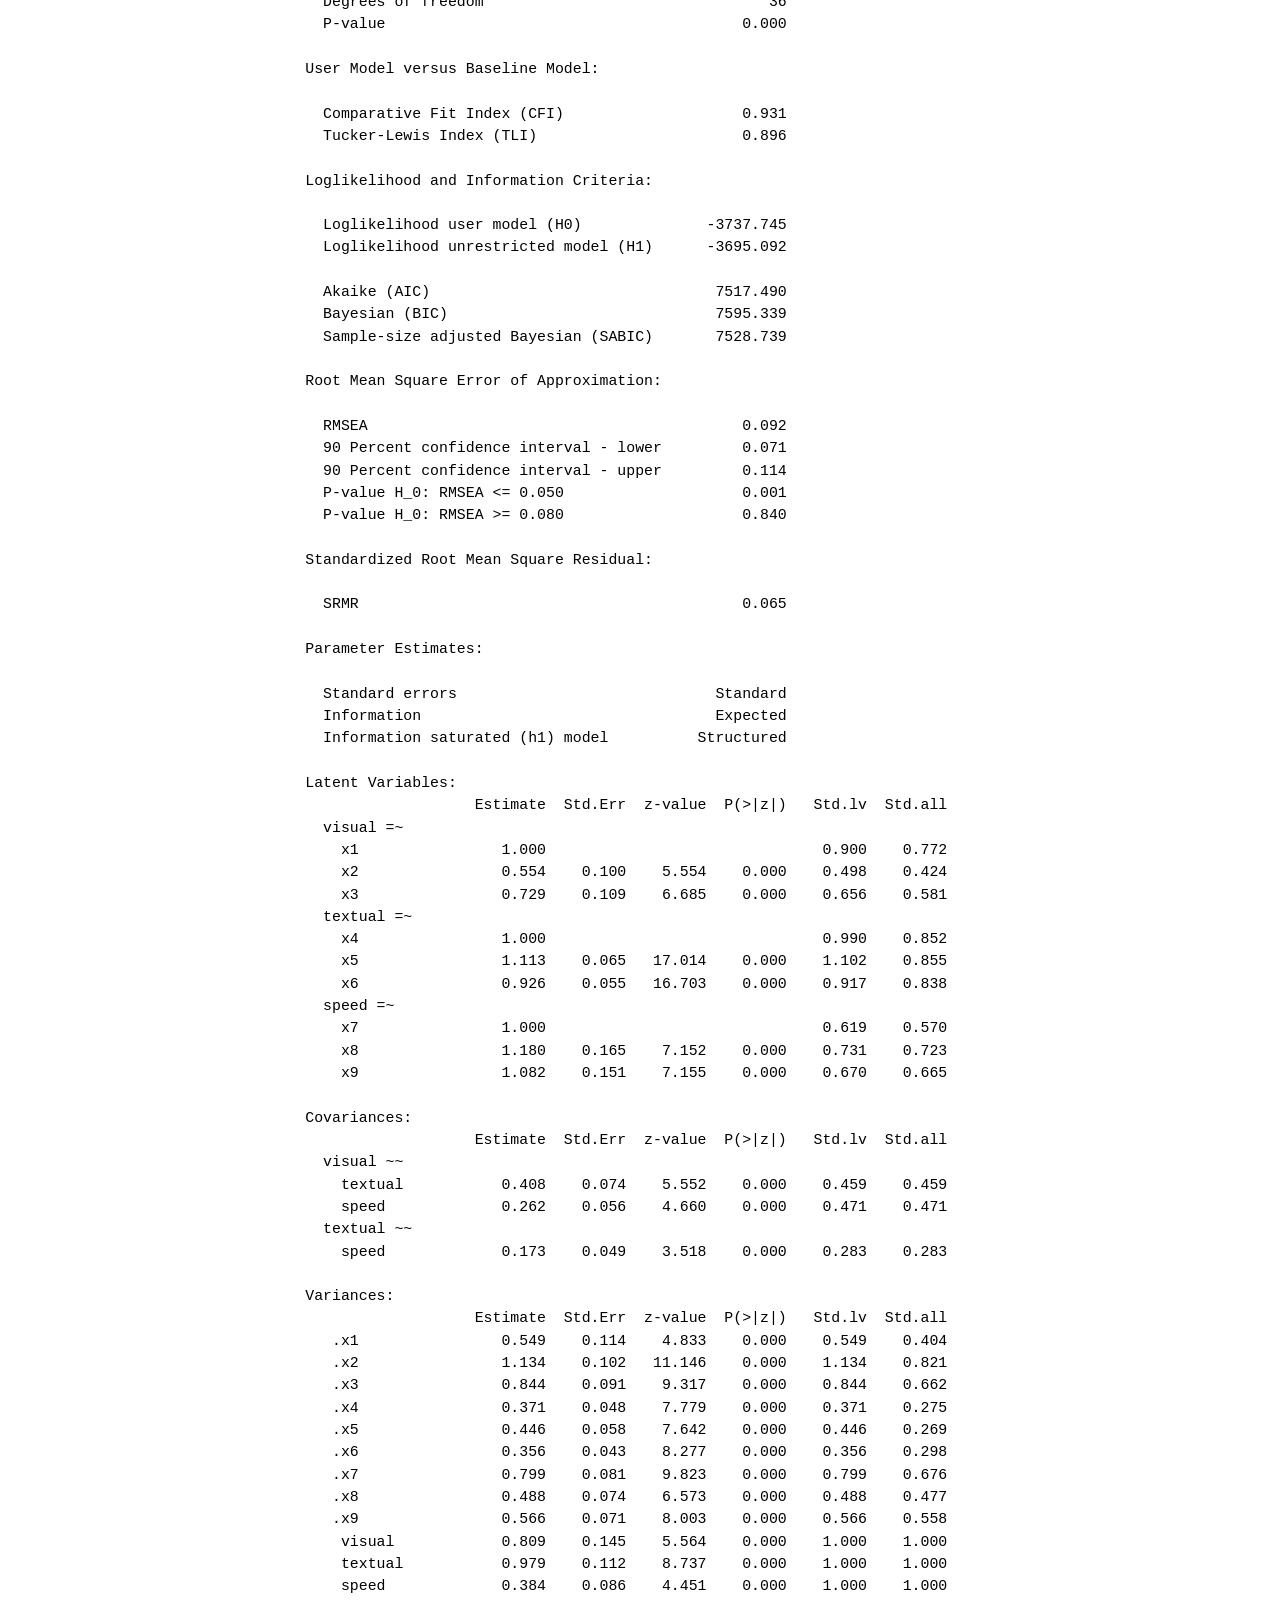
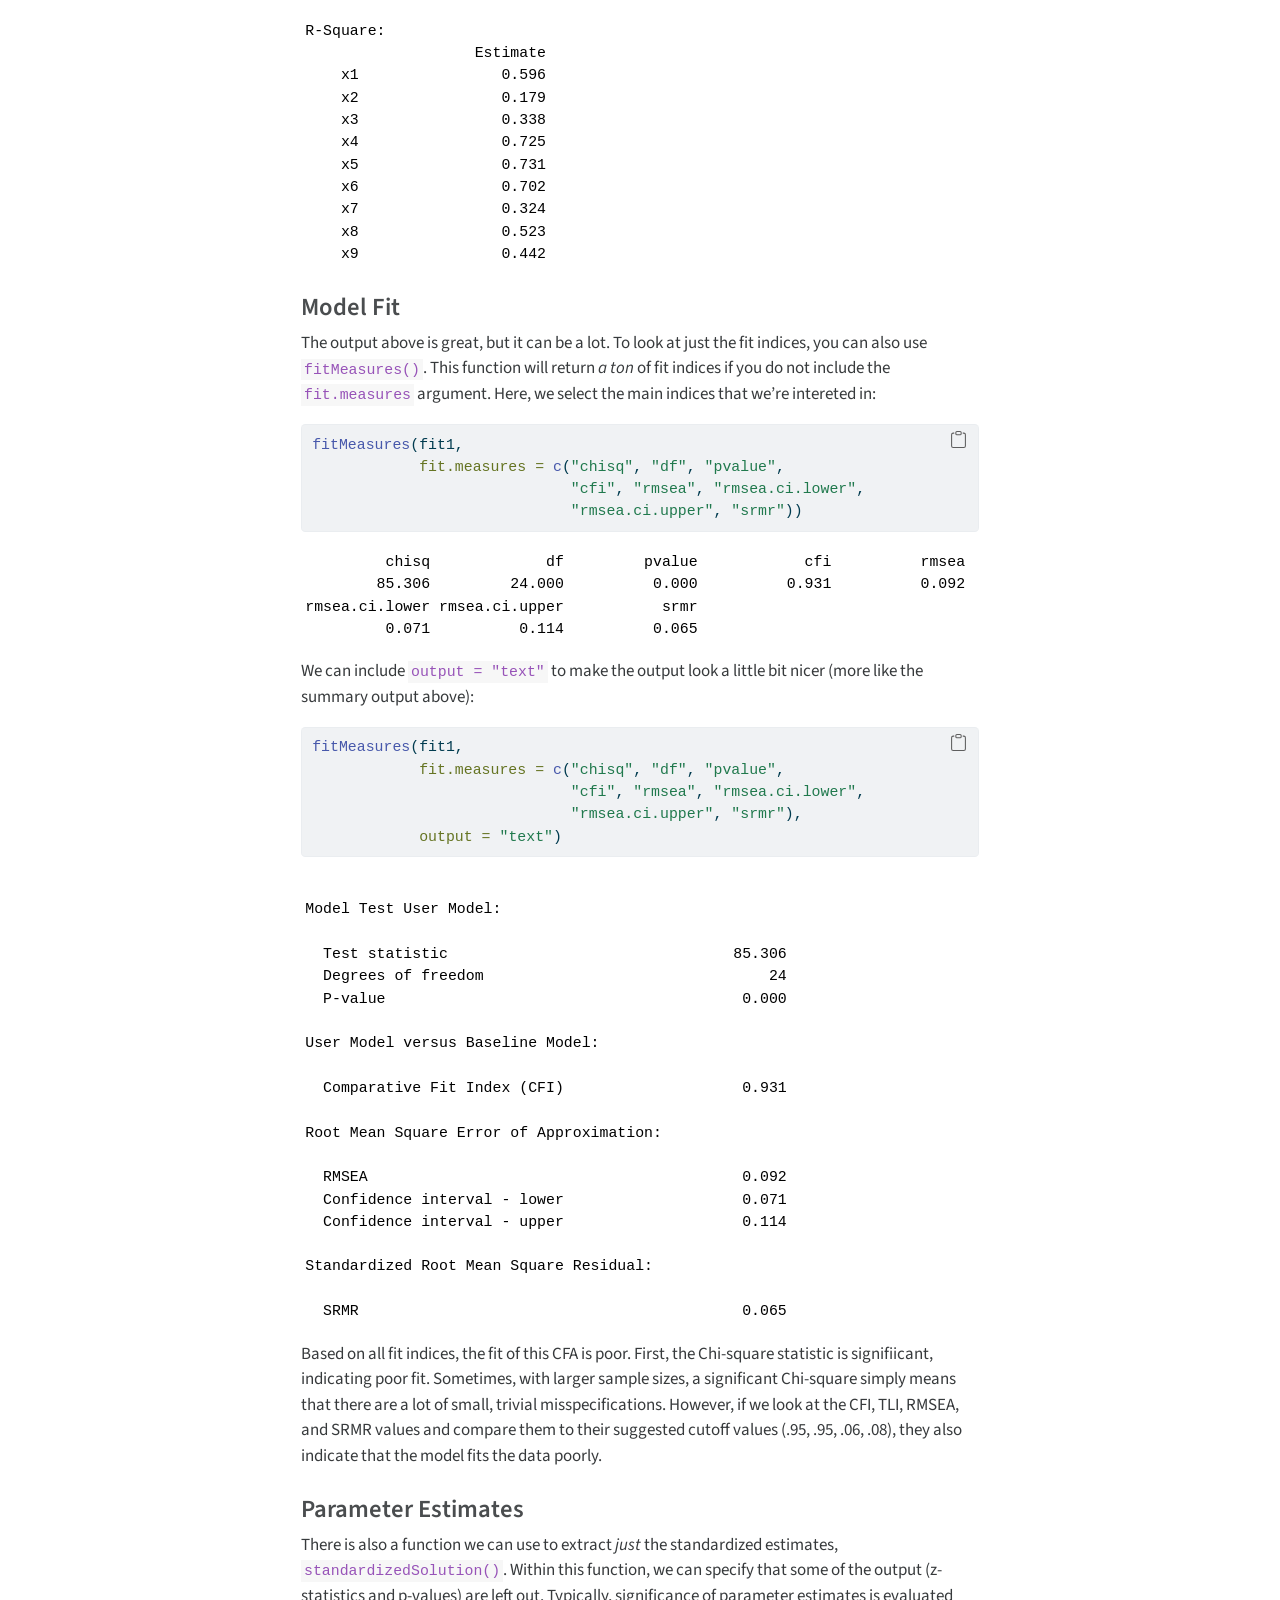
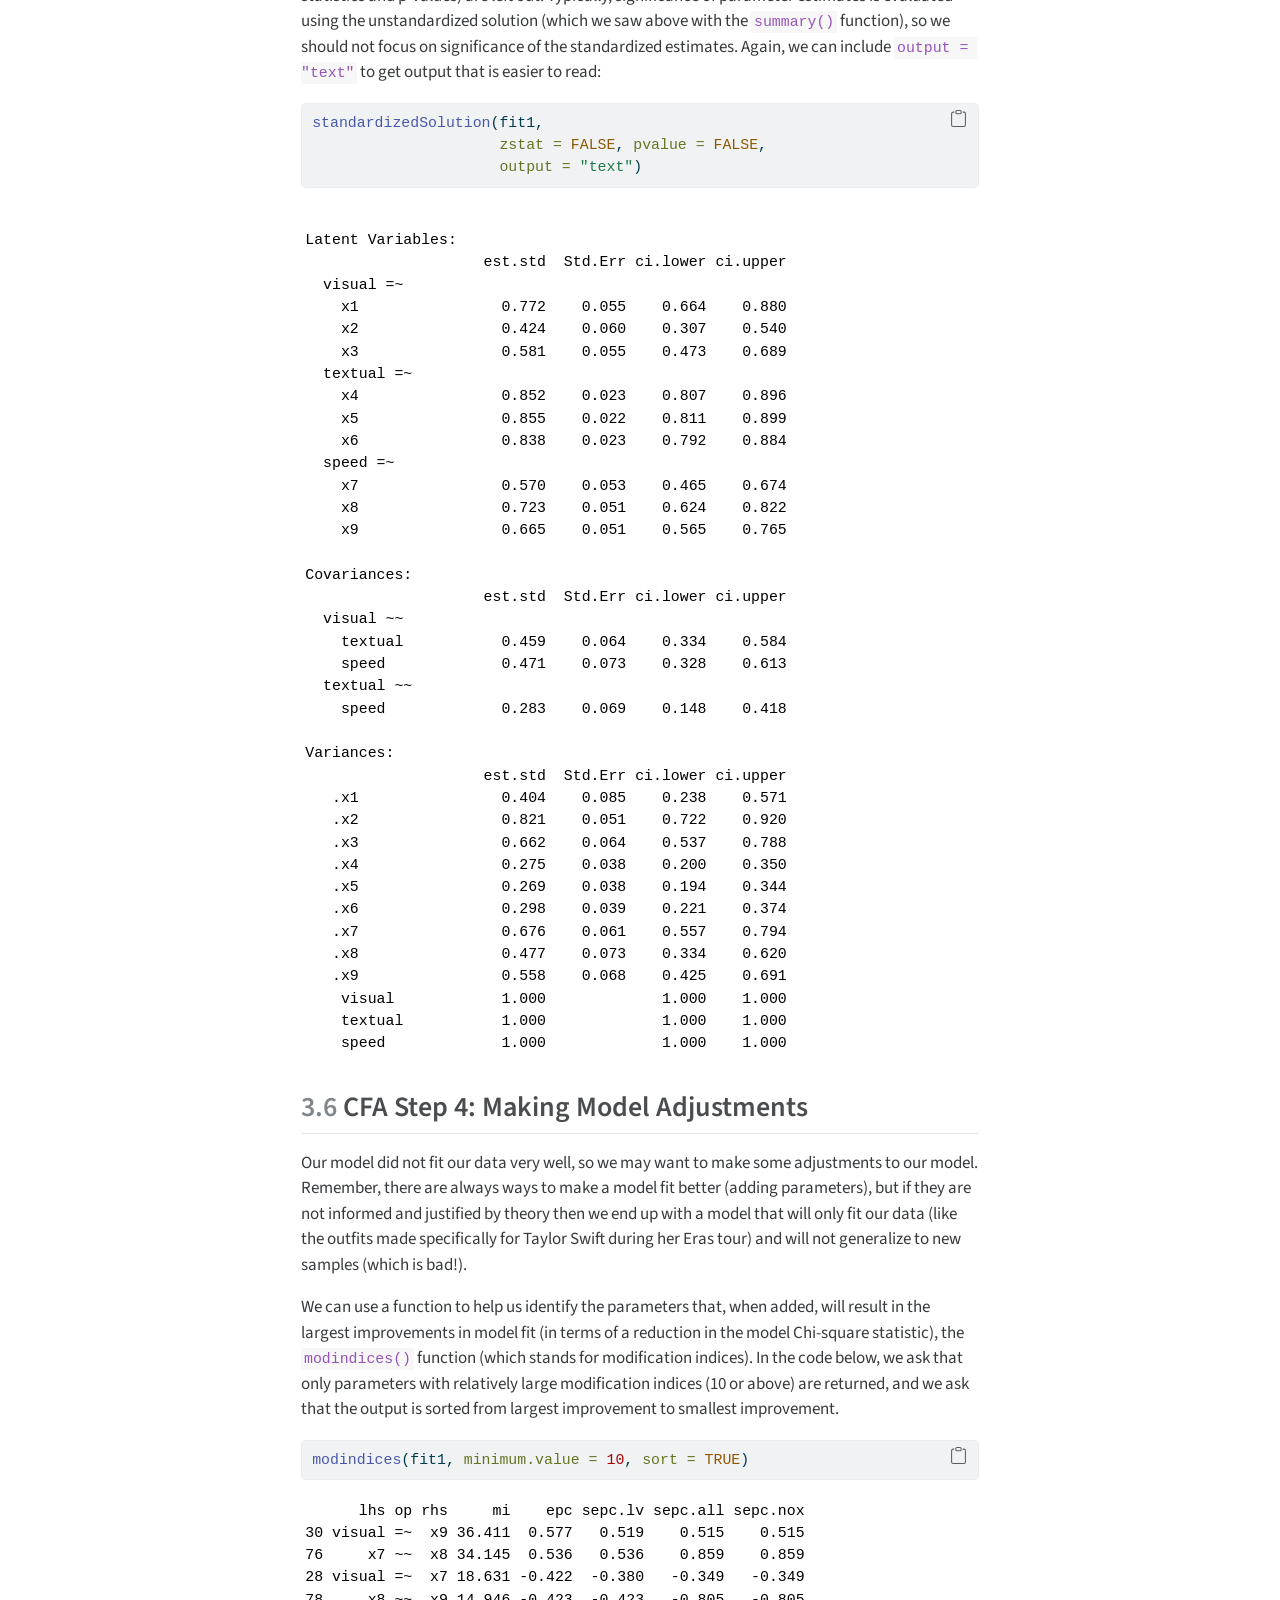
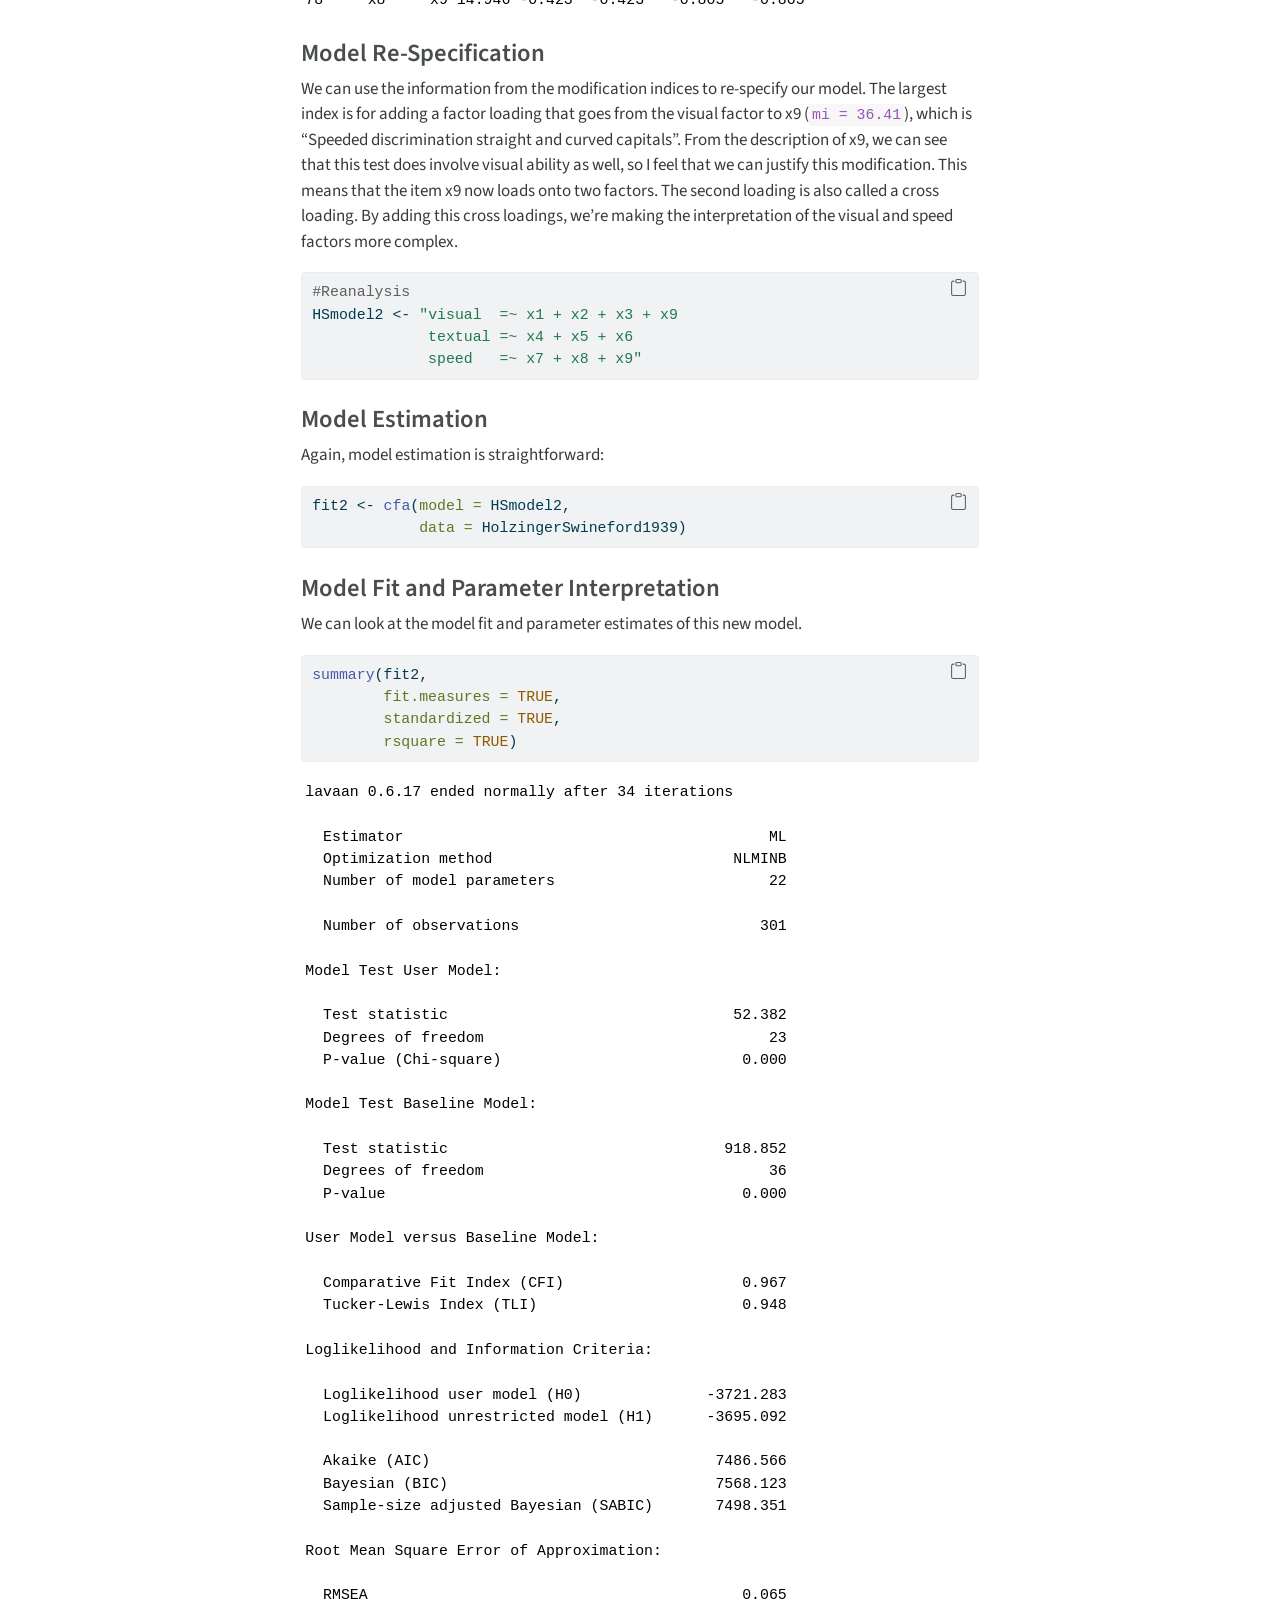
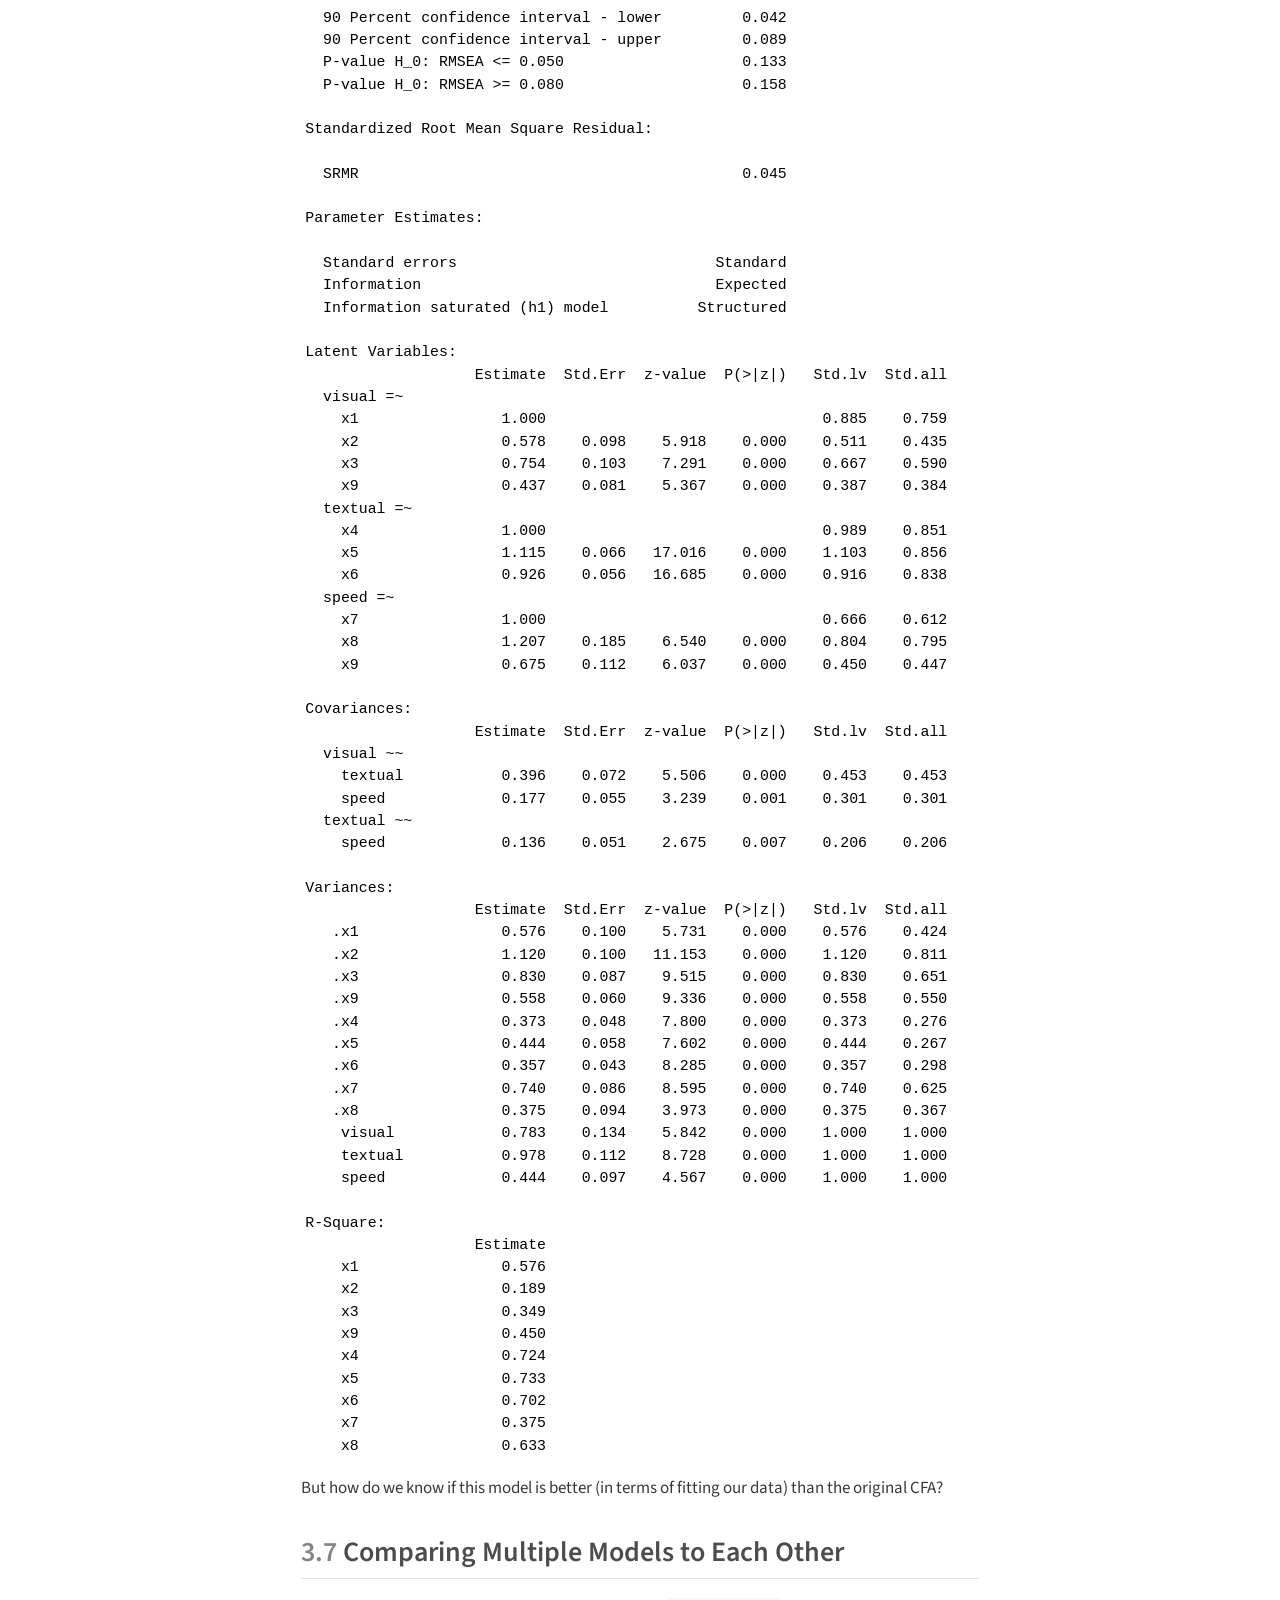
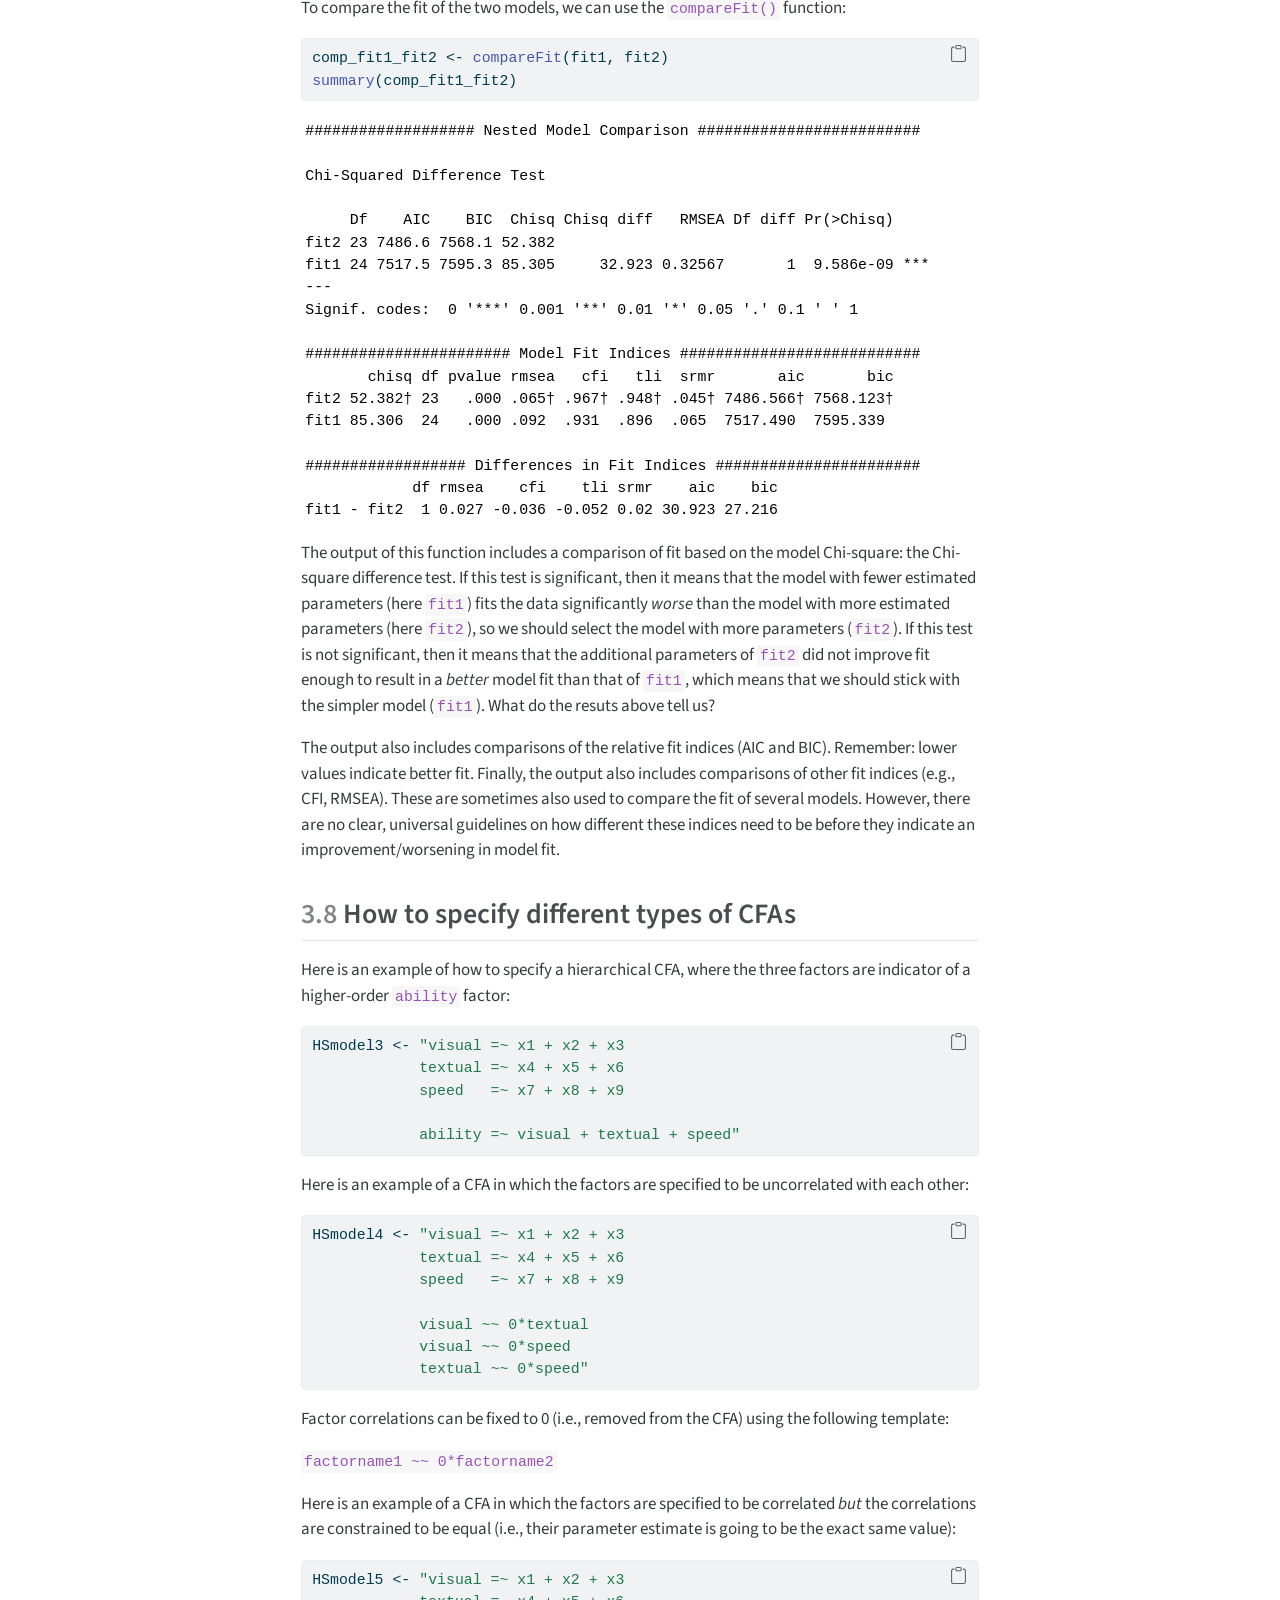
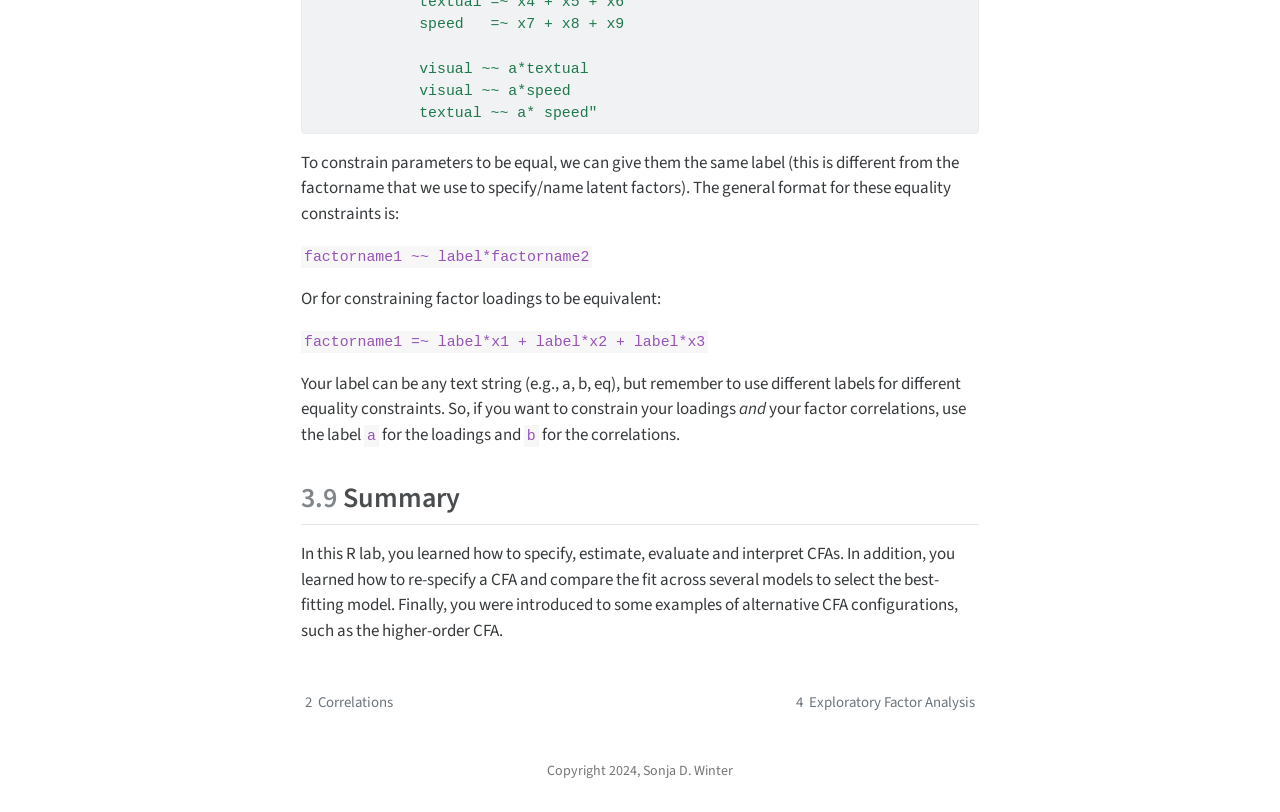
==== commit 41b2f3a9: "minor bug fixes" ====
--- a/confirmatoryfactoranalysis.html
+++ b/confirmatoryfactoranalysis.html
@@ -293,12 +293,12 @@
 </div>
 </div>
 <div class="callout-body-container callout-body">
-<p>You can download the R code used in this lab by right-clicking this link and selecting “Save Link As…” in the drop-down menu: <a href="data/confirmatoryfactoranalysis.R">confirmatoryfactoranalysis.R</a></p>
+<p>You can download the R code used in this lab by right-clicking this link and selecting “Save Link As…” in the drop-down menu: <a href="https://winterstat.github.io/escp8082_rlabs/data/confirmatoryfactoranalysis.R">confirmatoryfactoranalysis.R</a></p>
 </div>
 </div>
 <section id="loading-r-packages" class="level2" data-number="3.1">
 <h2 data-number="3.1" class="anchored" data-anchor-id="loading-r-packages"><span class="header-section-number">3.1</span> Loading R Packages</h2>
-<p>Remember, you only need to install a package once. But if you want to use the functionality of a package, you will need to “load” the package into your environment. To do that for lavaan (and the psych package, which we’ll also use in this lab), we use the <code>library()</code> function:</p>
+<p>Remember, you only need to install a package once. But if you want to use the functionality of a package, you will need to “load” the package into your environment. To do that for lavaan (and the semTools and psych packages, which we’ll also use in this lab), we use the <code>library()</code> function:</p>
 <div class="cell">
 <div class="sourceCode cell-code" id="cb1"><pre class="sourceCode r code-with-copy"><code class="sourceCode r"><span id="cb1-1"><a href="#cb1-1" aria-hidden="true" tabindex="-1"></a><span class="fu">library</span>(lavaan)</span>
 <span id="cb1-2"><a href="#cb1-2" aria-hidden="true" tabindex="-1"></a><span class="fu">library</span>(semTools)</span>
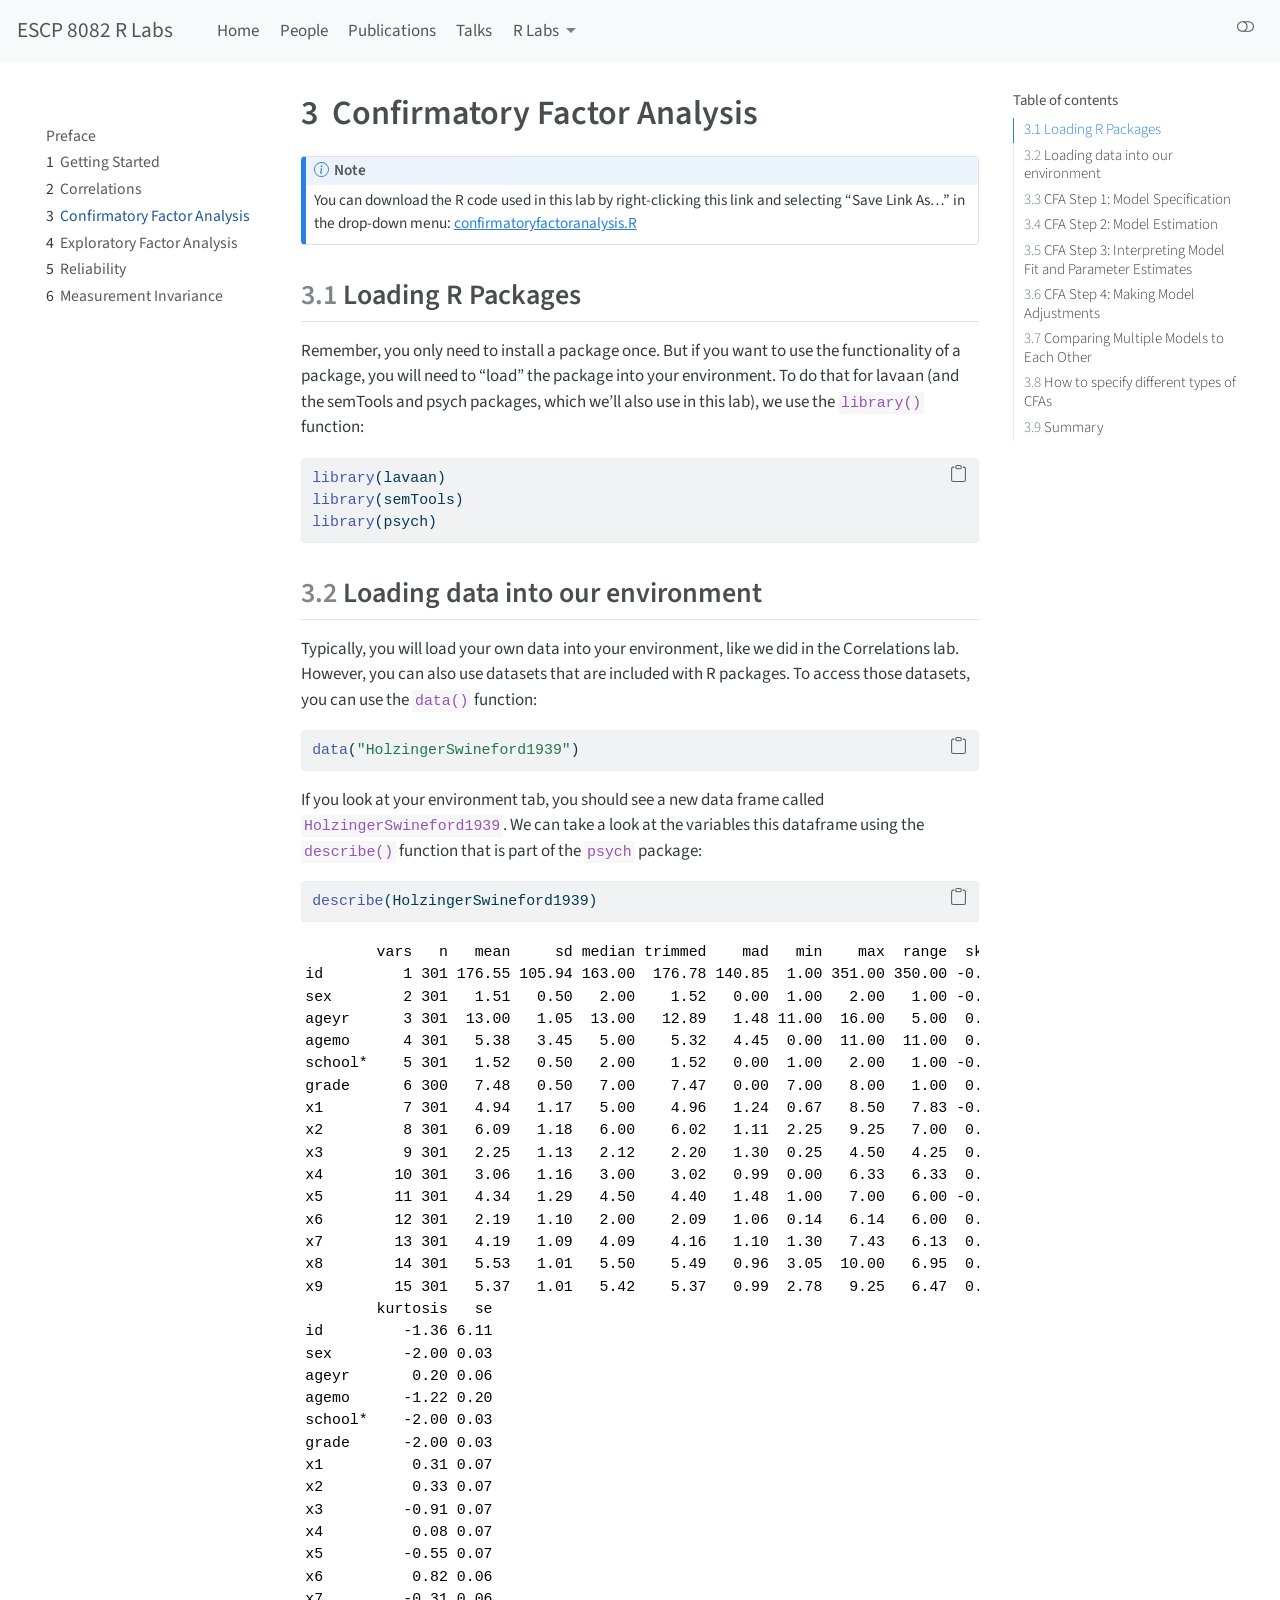
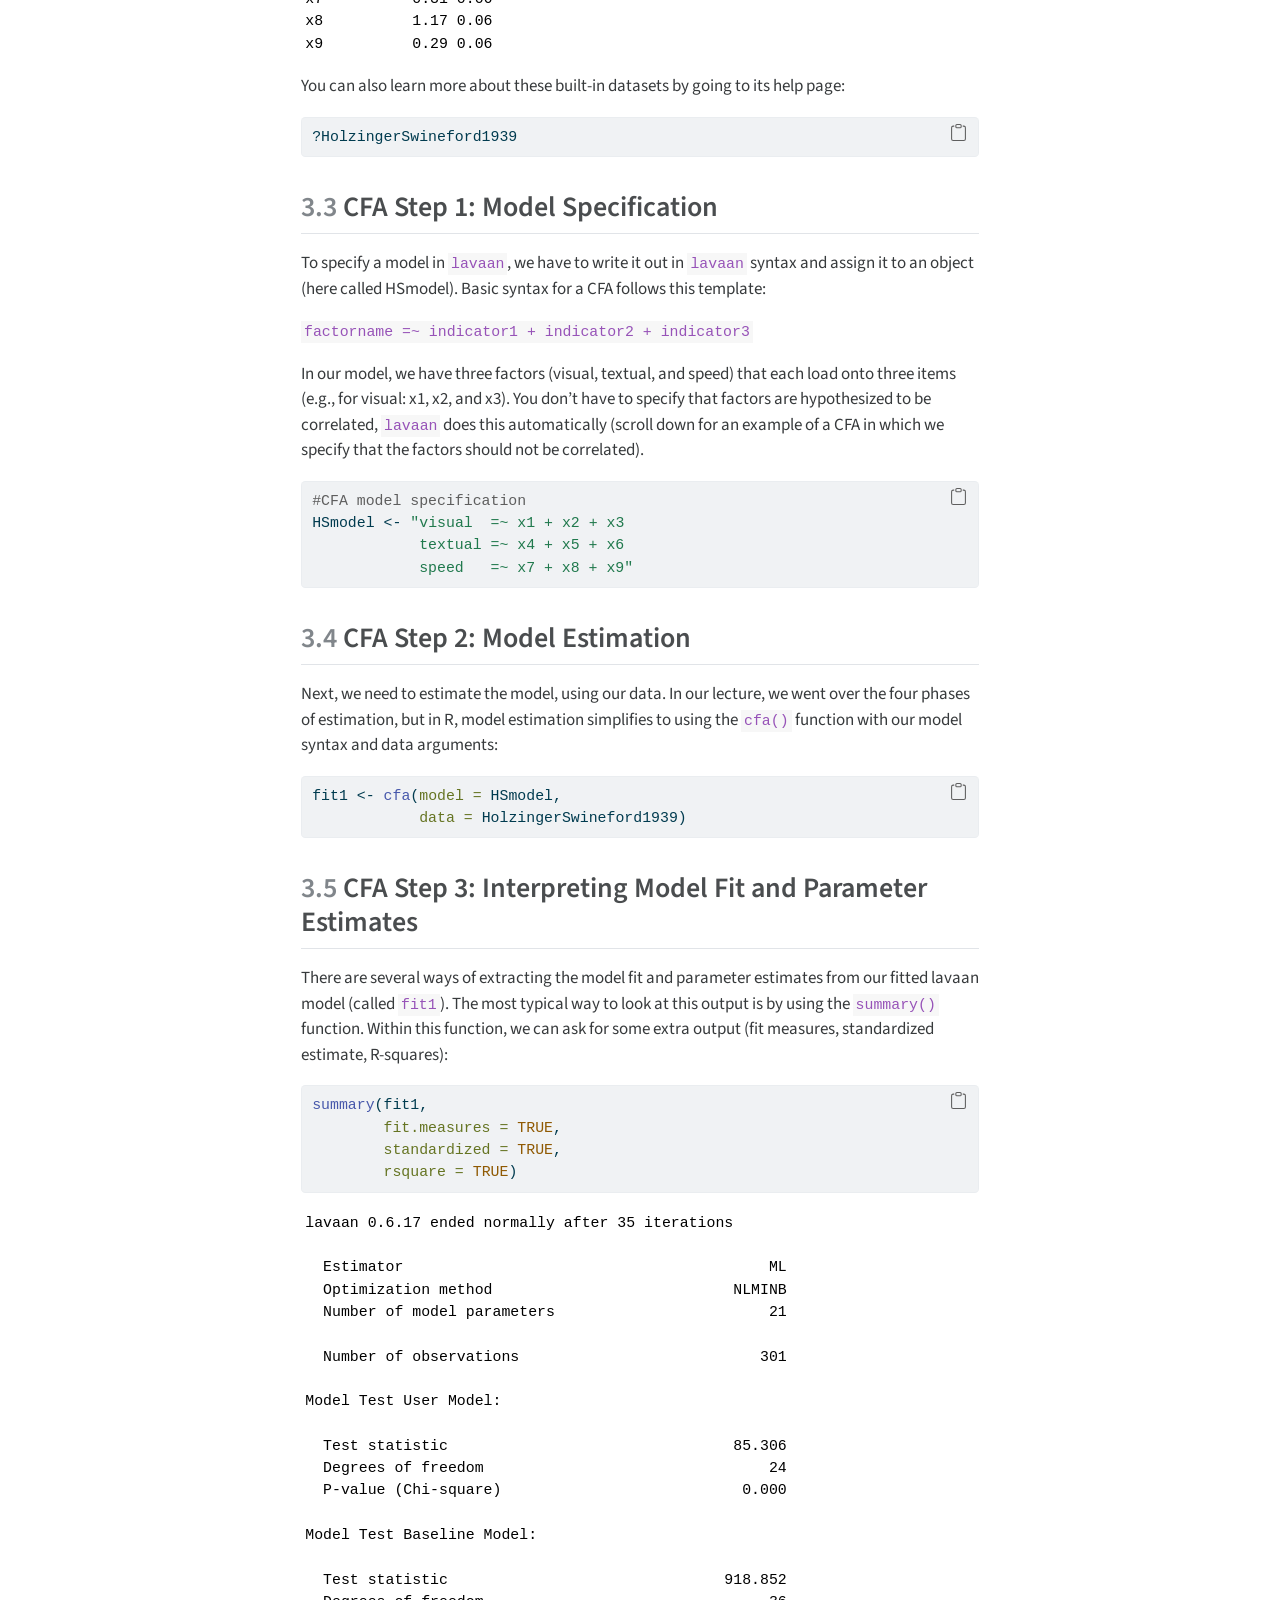
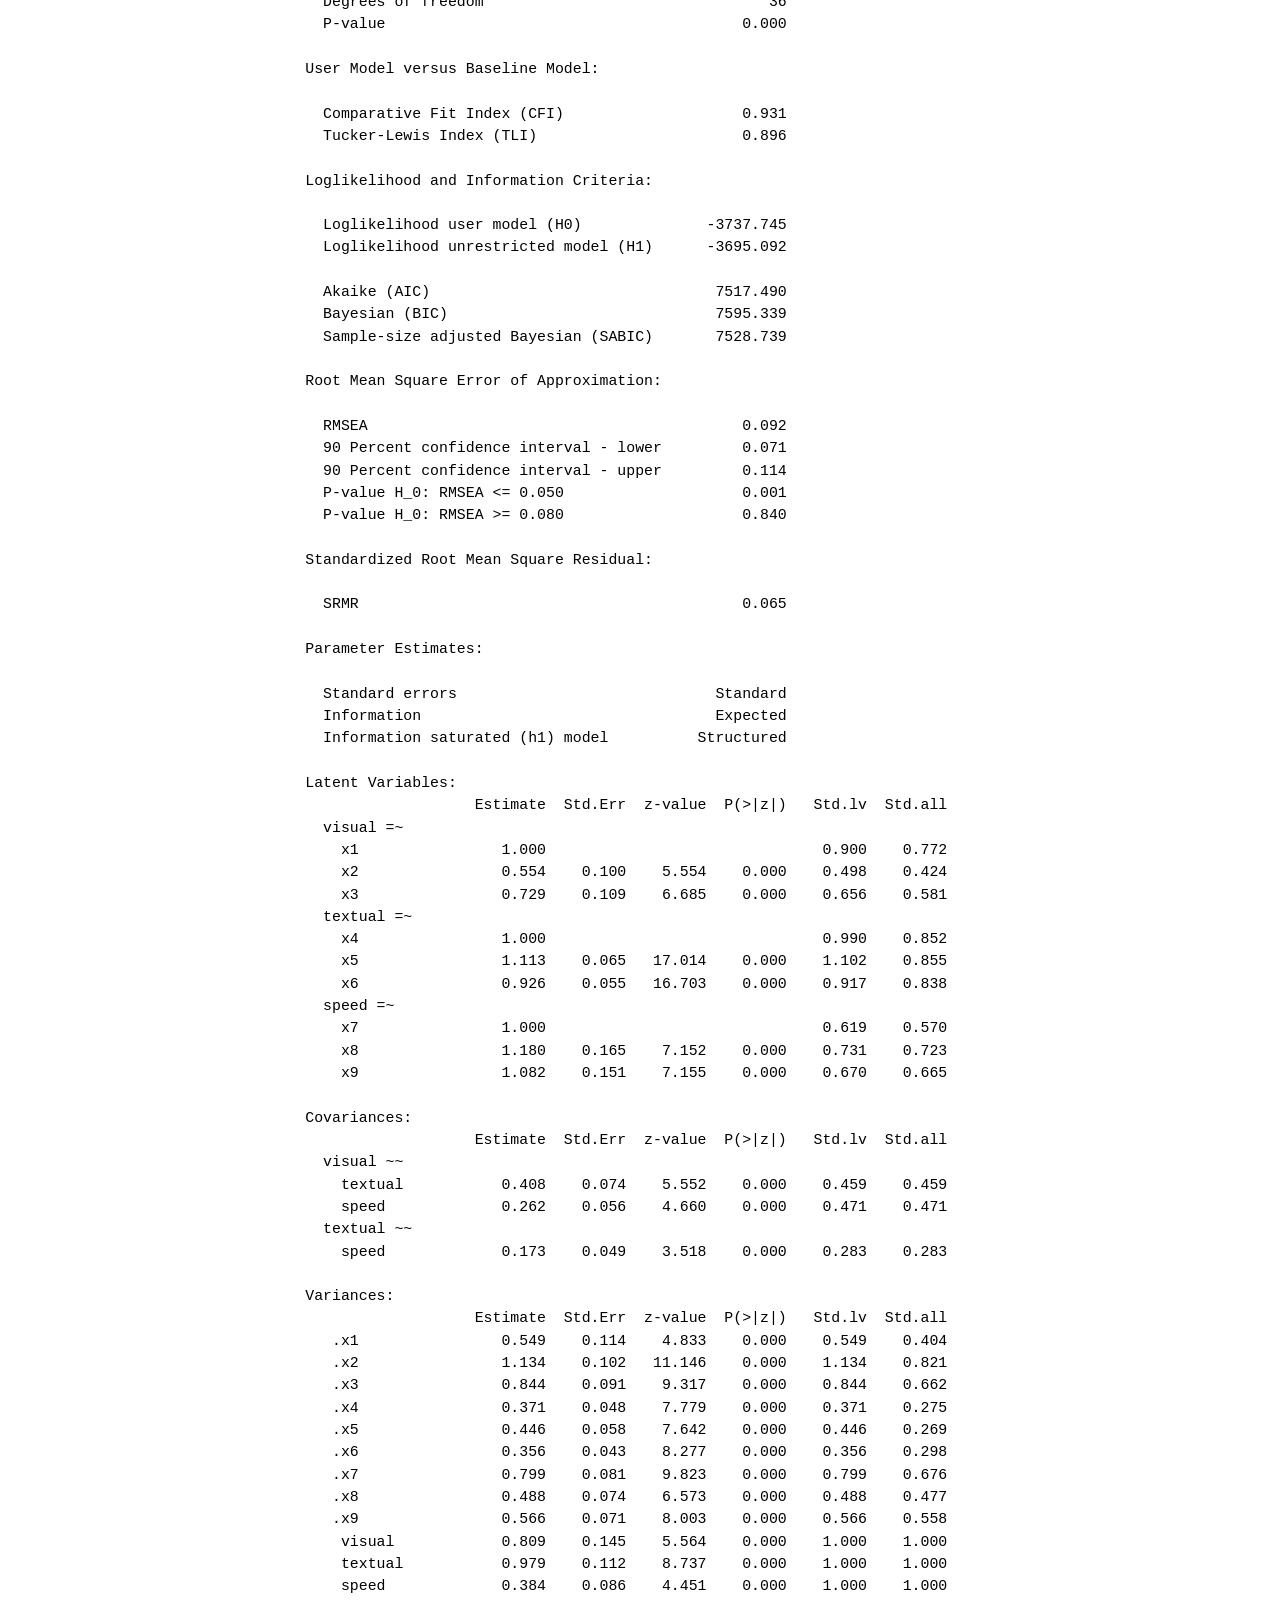
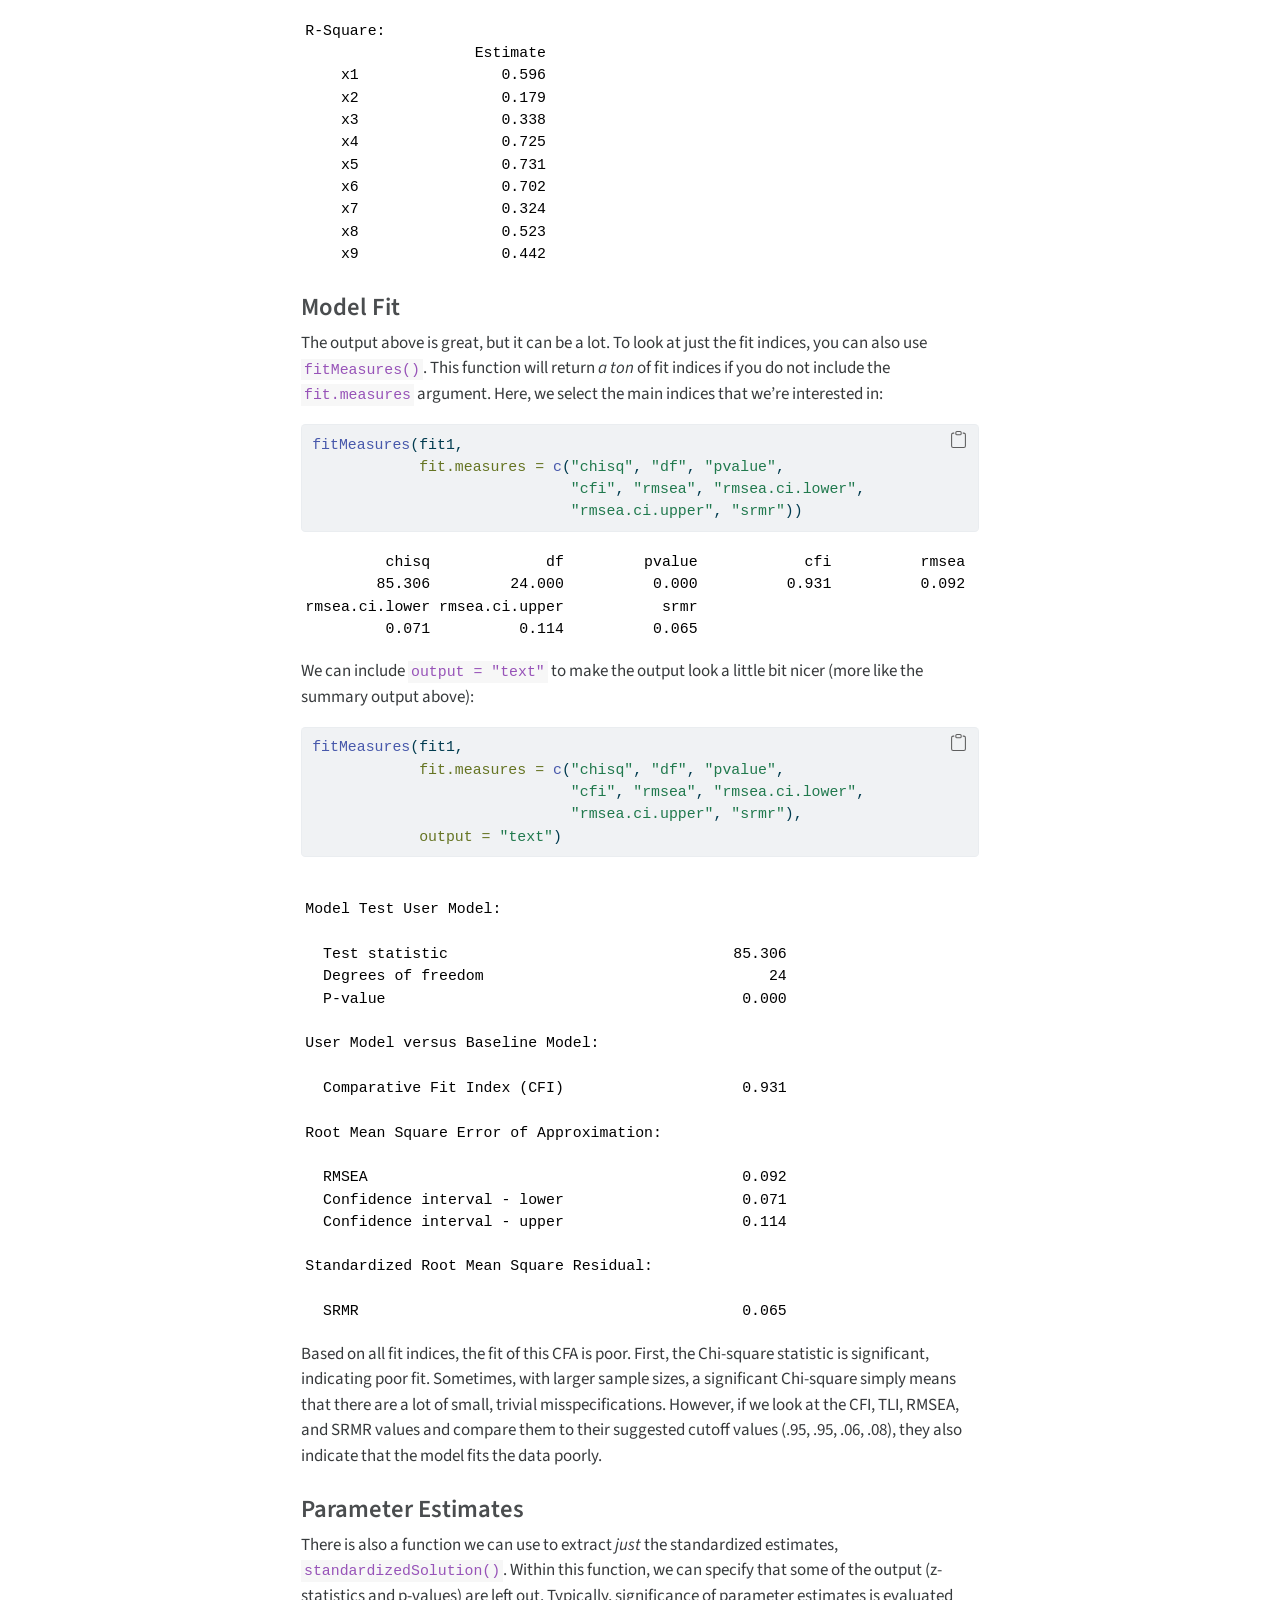
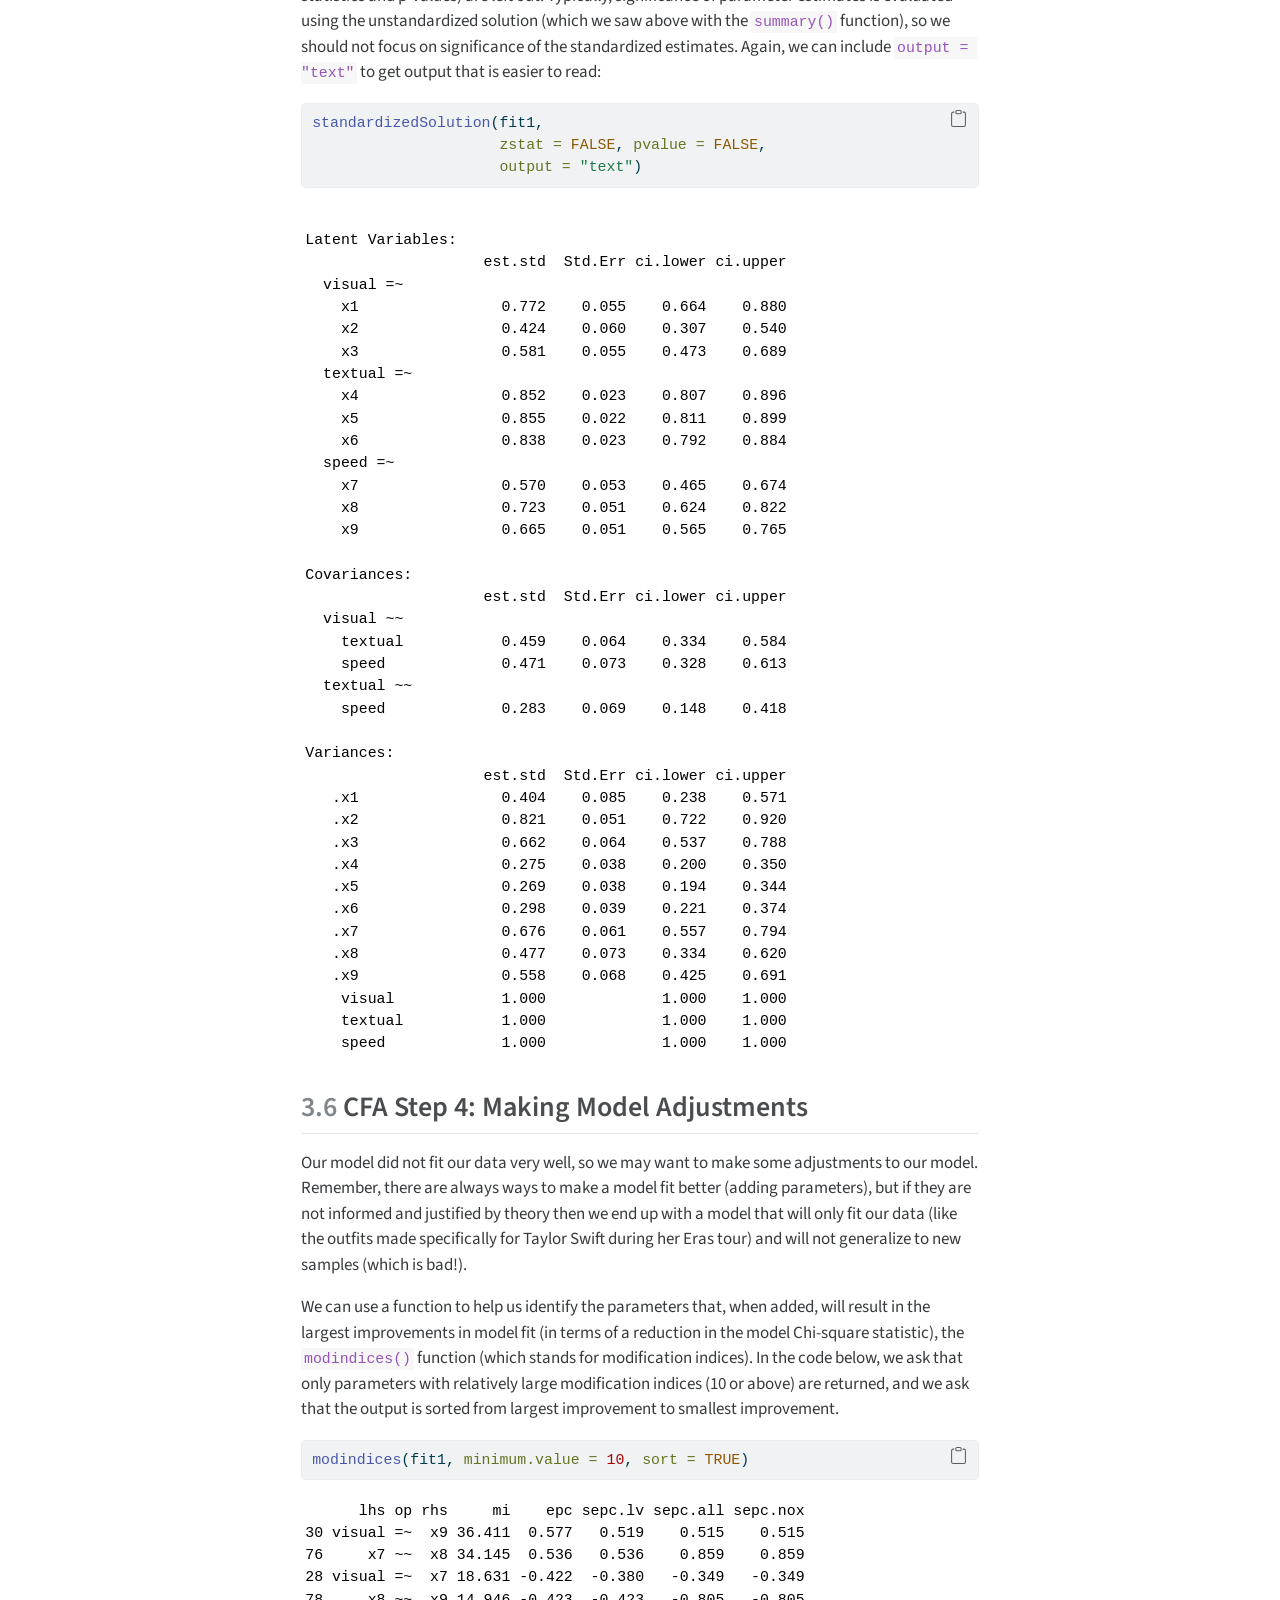
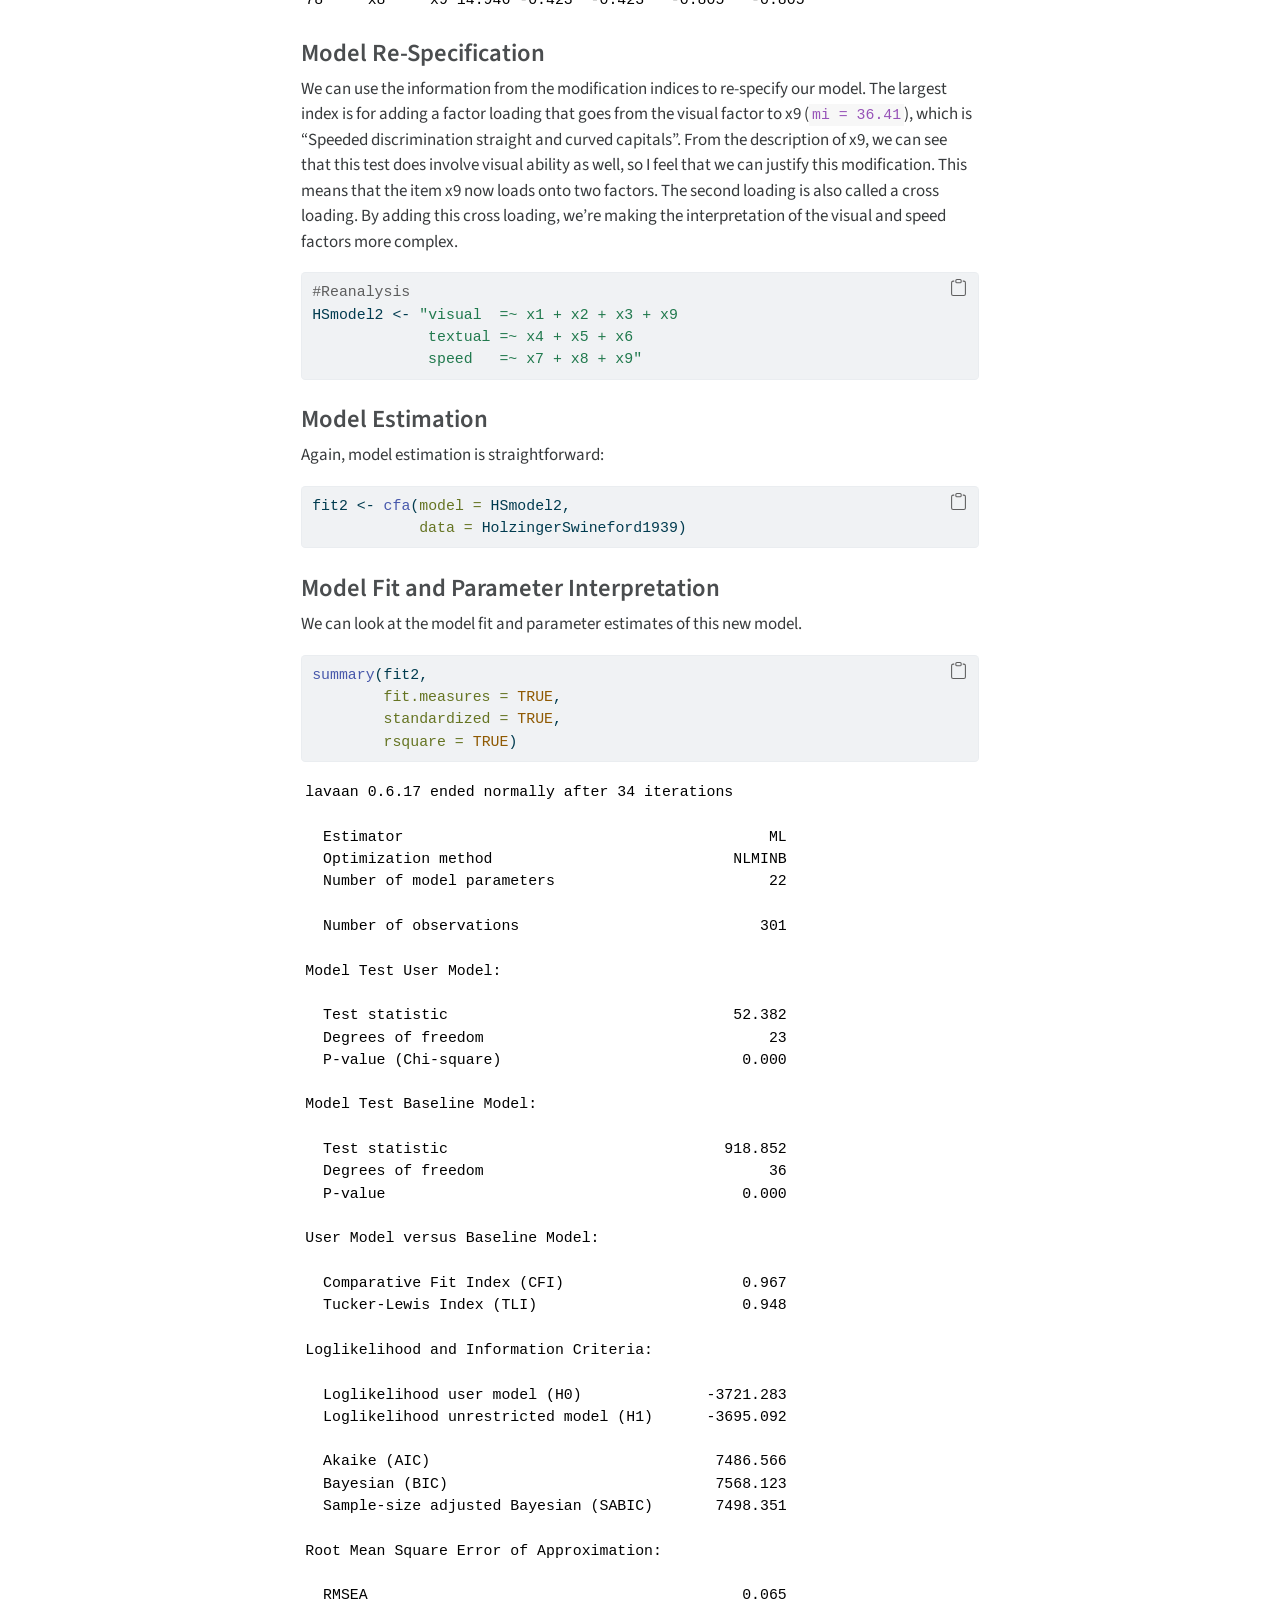
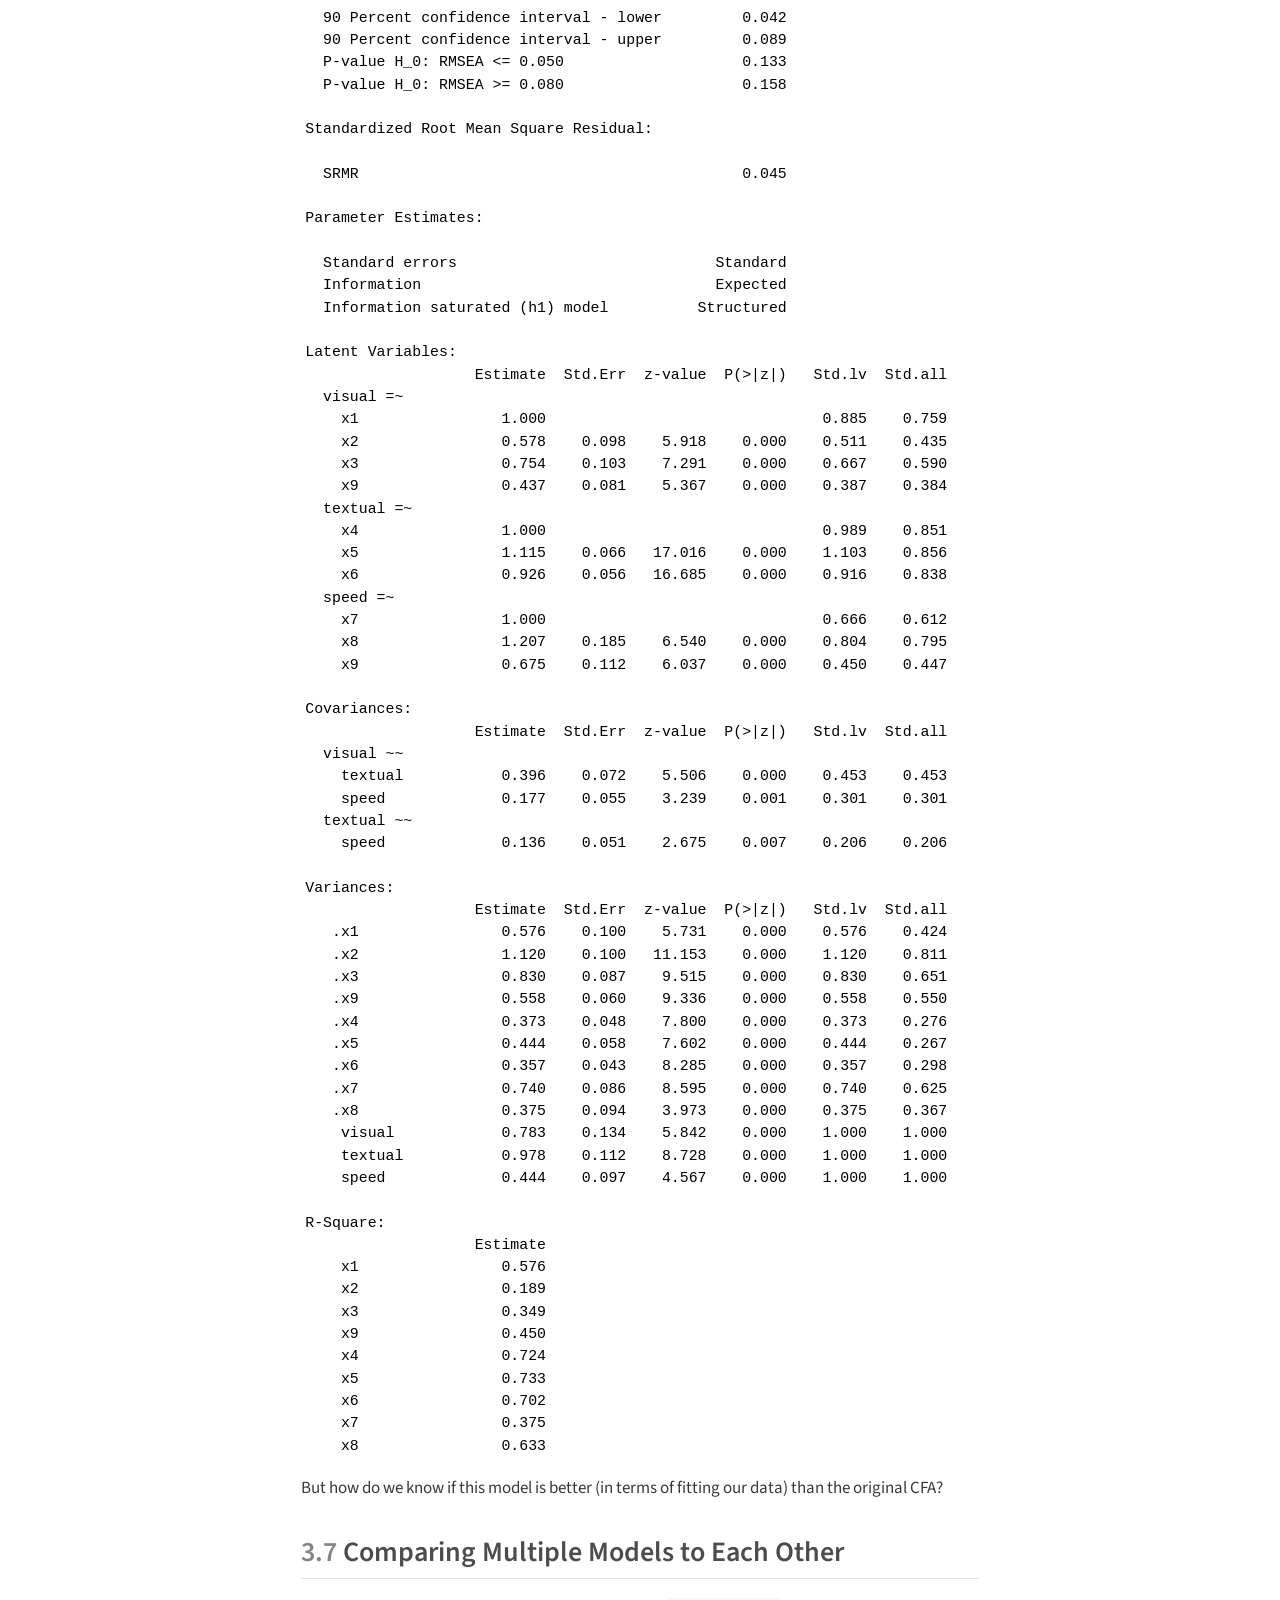
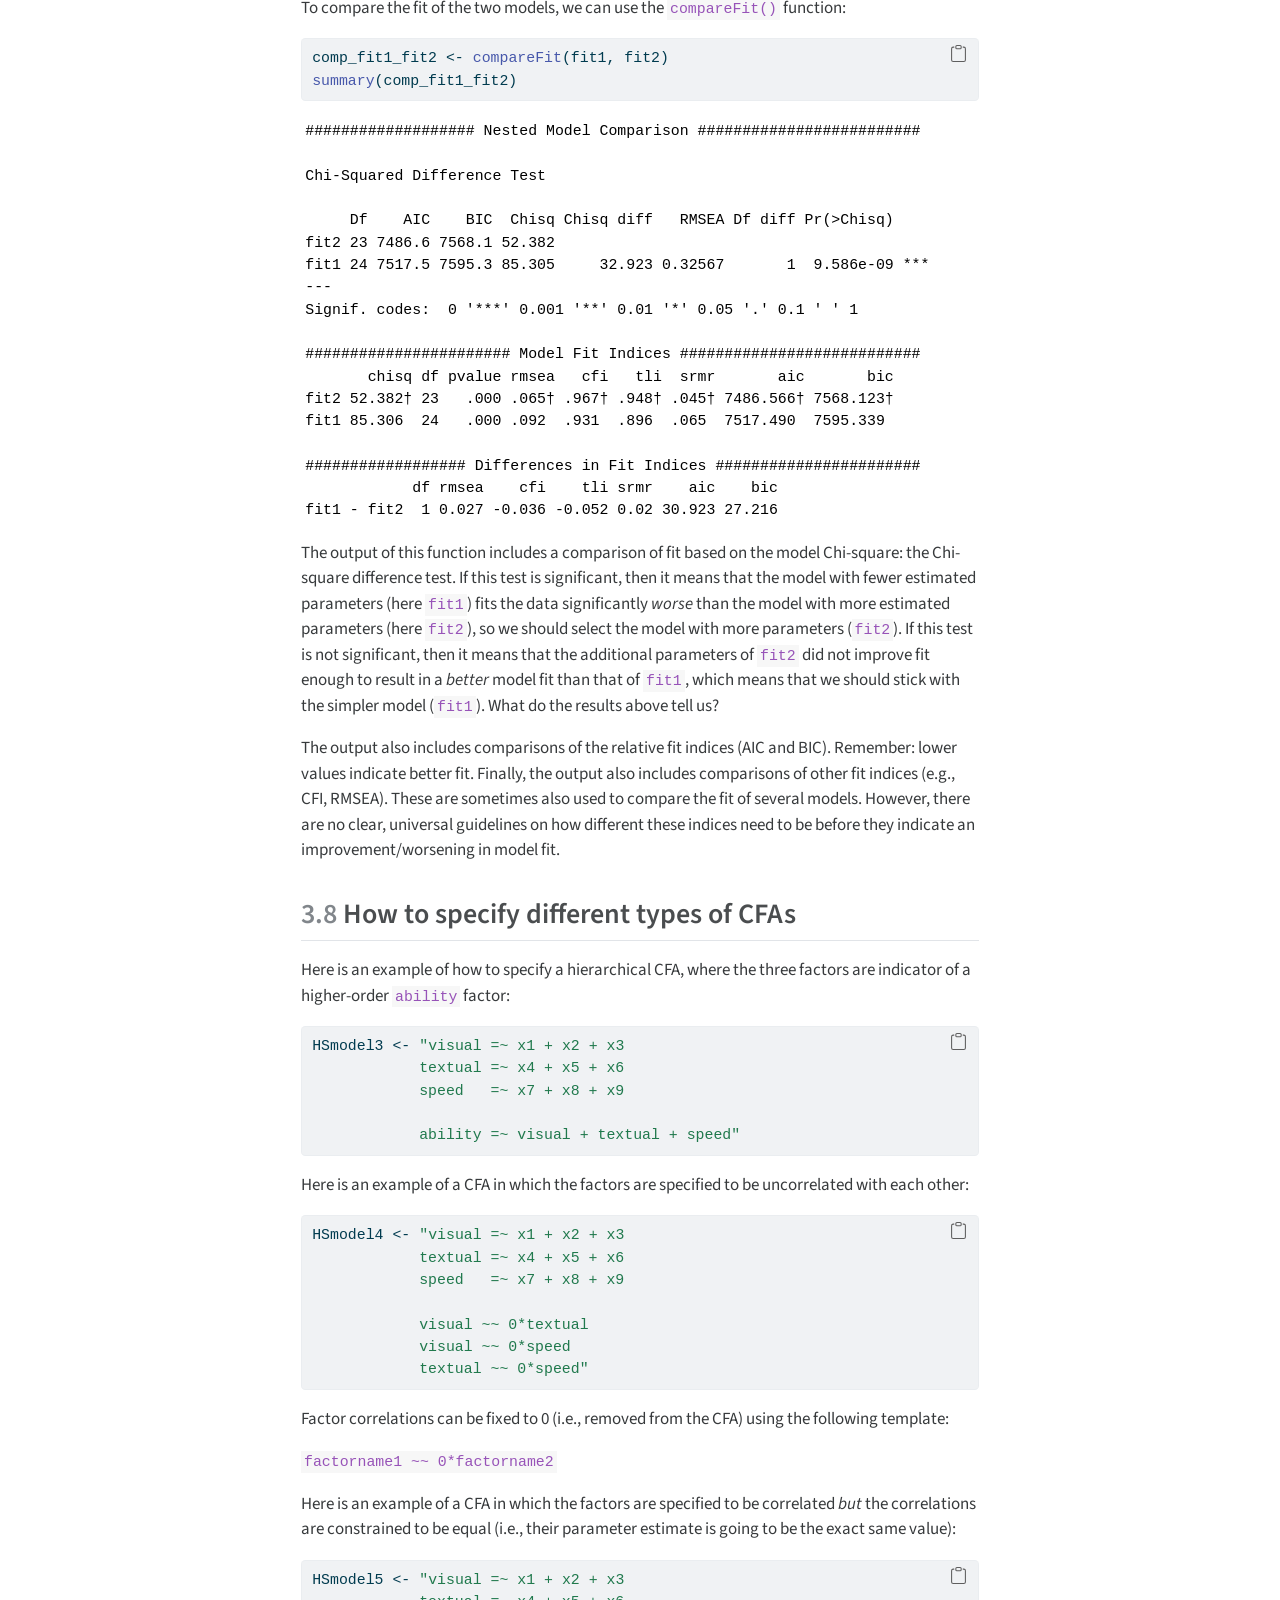
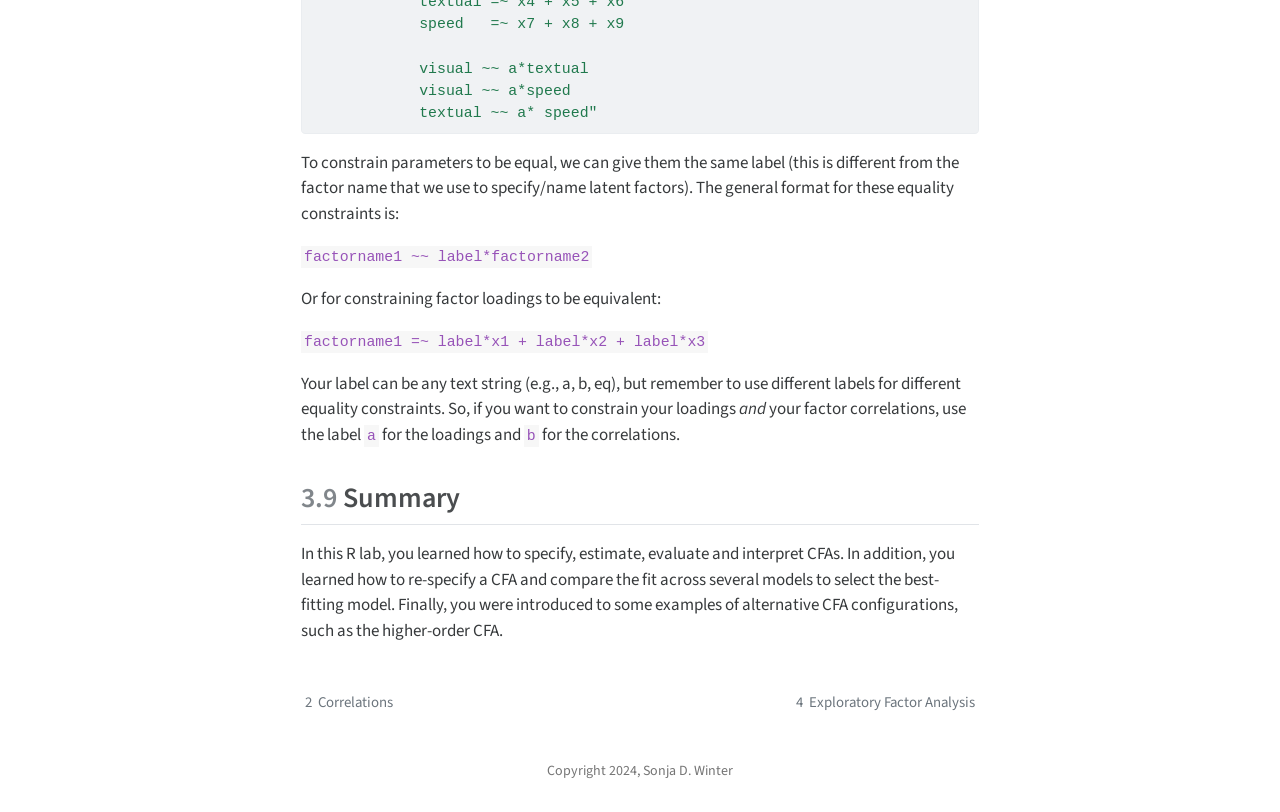
==== commit 0f98623d: "fixed typos" ====
--- a/confirmatoryfactoranalysis.html
+++ b/confirmatoryfactoranalysis.html
@@ -488,7 +488,7 @@
 </div>
 <section id="model-fit" class="level3">
 <h3 class="anchored" data-anchor-id="model-fit">Model Fit</h3>
-<p>The output above is great, but it can be a lot. To look at just the fit indices, you can also use <code>fitMeasures()</code>. This function will return <em>a ton</em> of fit indices if you do not include the <code>fit.measures</code> argument. Here, we select the main indices that we’re intereted in:</p>
+<p>The output above is great, but it can be a lot. To look at just the fit indices, you can also use <code>fitMeasures()</code>. This function will return <em>a ton</em> of fit indices if you do not include the <code>fit.measures</code> argument. Here, we select the main indices that we’re interested in:</p>
 <div class="cell">
 <div class="sourceCode cell-code" id="cb10"><pre class="sourceCode r code-with-copy"><code class="sourceCode r"><span id="cb10-1"><a href="#cb10-1" aria-hidden="true" tabindex="-1"></a><span class="fu">fitMeasures</span>(fit1, </span>
 <span id="cb10-2"><a href="#cb10-2" aria-hidden="true" tabindex="-1"></a>            <span class="at">fit.measures =</span> <span class="fu">c</span>(<span class="st">"chisq"</span>, <span class="st">"df"</span>, <span class="st">"pvalue"</span>,</span>
@@ -531,7 +531,7 @@
   SRMR                                           0.065</code></pre>
 </div>
 </div>
-<p>Based on all fit indices, the fit of this CFA is poor. First, the Chi-square statistic is signifiicant, indicating poor fit. Sometimes, with larger sample sizes, a significant Chi-square simply means that there are a lot of small, trivial misspecifications. However, if we look at the CFI, TLI, RMSEA, and SRMR values and compare them to their suggested cutoff values (.95, .95, .06, .08), they also indicate that the model fits the data poorly.</p>
+<p>Based on all fit indices, the fit of this CFA is poor. First, the Chi-square statistic is significant, indicating poor fit. Sometimes, with larger sample sizes, a significant Chi-square simply means that there are a lot of small, trivial misspecifications. However, if we look at the CFI, TLI, RMSEA, and SRMR values and compare them to their suggested cutoff values (.95, .95, .06, .08), they also indicate that the model fits the data poorly.</p>
 </section>
 <section id="parameter-estimates" class="level3">
 <h3 class="anchored" data-anchor-id="parameter-estimates">Parameter Estimates</h3>
@@ -599,7 +599,7 @@
 </div>
 <section id="model-re-specification" class="level3">
 <h3 class="anchored" data-anchor-id="model-re-specification">Model Re-Specification</h3>
-<p>We can use the information from the modification indices to re-specify our model. The largest index is for adding a factor loading that goes from the visual factor to x9 (<code>mi = 36.41</code>), which is “Speeded discrimination straight and curved capitals”. From the description of x9, we can see that this test does involve visual ability as well, so I feel that we can justify this modification. This means that the item x9 now loads onto two factors. The second loading is also called a cross loading. By adding this cross loadings, we’re making the interpretation of the visual and speed factors more complex.</p>
+<p>We can use the information from the modification indices to re-specify our model. The largest index is for adding a factor loading that goes from the visual factor to x9 (<code>mi = 36.41</code>), which is “Speeded discrimination straight and curved capitals”. From the description of x9, we can see that this test does involve visual ability as well, so I feel that we can justify this modification. This means that the item x9 now loads onto two factors. The second loading is also called a cross loading. By adding this cross loading, we’re making the interpretation of the visual and speed factors more complex.</p>
 <div class="cell">
 <div class="sourceCode cell-code" id="cb18"><pre class="sourceCode r code-with-copy"><code class="sourceCode r"><span id="cb18-1"><a href="#cb18-1" aria-hidden="true" tabindex="-1"></a><span class="co">#Reanalysis</span></span>
 <span id="cb18-2"><a href="#cb18-2" aria-hidden="true" tabindex="-1"></a>HSmodel2 <span class="ot">&lt;-</span> <span class="st">"visual  =~ x1 + x2 + x3 + x9</span></span>
@@ -758,7 +758,7 @@
 fit1 - fit2  1 0.027 -0.036 -0.052 0.02 30.923 27.216</code></pre>
 </div>
 </div>
-<p>The output of this function includes a comparison of fit based on the model Chi-square: the Chi-square difference test. If this test is significant, then it means that the model with fewer estimated parameters (here <code>fit1</code>) fits the data significantly <em>worse</em> than the model with more estimated parameters (here <code>fit2</code>), so we should select the model with more parameters (<code>fit2</code>). If this test is not significant, then it means that the additional parameters of <code>fit2</code> did not improve fit enough to result in a <em>better</em> model fit than that of <code>fit1</code>, which means that we should stick with the simpler model (<code>fit1</code>). What do the resuts above tell us?</p>
+<p>The output of this function includes a comparison of fit based on the model Chi-square: the Chi-square difference test. If this test is significant, then it means that the model with fewer estimated parameters (here <code>fit1</code>) fits the data significantly <em>worse</em> than the model with more estimated parameters (here <code>fit2</code>), so we should select the model with more parameters (<code>fit2</code>). If this test is not significant, then it means that the additional parameters of <code>fit2</code> did not improve fit enough to result in a <em>better</em> model fit than that of <code>fit1</code>, which means that we should stick with the simpler model (<code>fit1</code>). What do the results above tell us?</p>
 <p>The output also includes comparisons of the relative fit indices (AIC and BIC). Remember: lower values indicate better fit. Finally, the output also includes comparisons of other fit indices (e.g., CFI, RMSEA). These are sometimes also used to compare the fit of several models. However, there are no clear, universal guidelines on how different these indices need to be before they indicate an improvement/worsening in model fit.</p>
 </section>
 <section id="how-to-specify-different-types-of-cfas" class="level2" data-number="3.8">
@@ -793,7 +793,7 @@
 <span id="cb26-6"><a href="#cb26-6" aria-hidden="true" tabindex="-1"></a><span class="st">            visual ~~ a*speed</span></span>
 <span id="cb26-7"><a href="#cb26-7" aria-hidden="true" tabindex="-1"></a><span class="st">            textual ~~ a* speed"</span></span></code><button title="Copy to Clipboard" class="code-copy-button"><i class="bi"></i></button></pre></div>
 </div>
-<p>To constrain parameters to be equal, we can give them the same label (this is different from the factorname that we use to specify/name latent factors). The general format for these equality constraints is:</p>
+<p>To constrain parameters to be equal, we can give them the same label (this is different from the factor name that we use to specify/name latent factors). The general format for these equality constraints is:</p>
 <p><code>factorname1 ~~ label*factorname2</code></p>
 <p>Or for constraining factor loadings to be equivalent:</p>
 <p><code>factorname1 =~ label*x1 + label*x2 + label*x3</code></p>
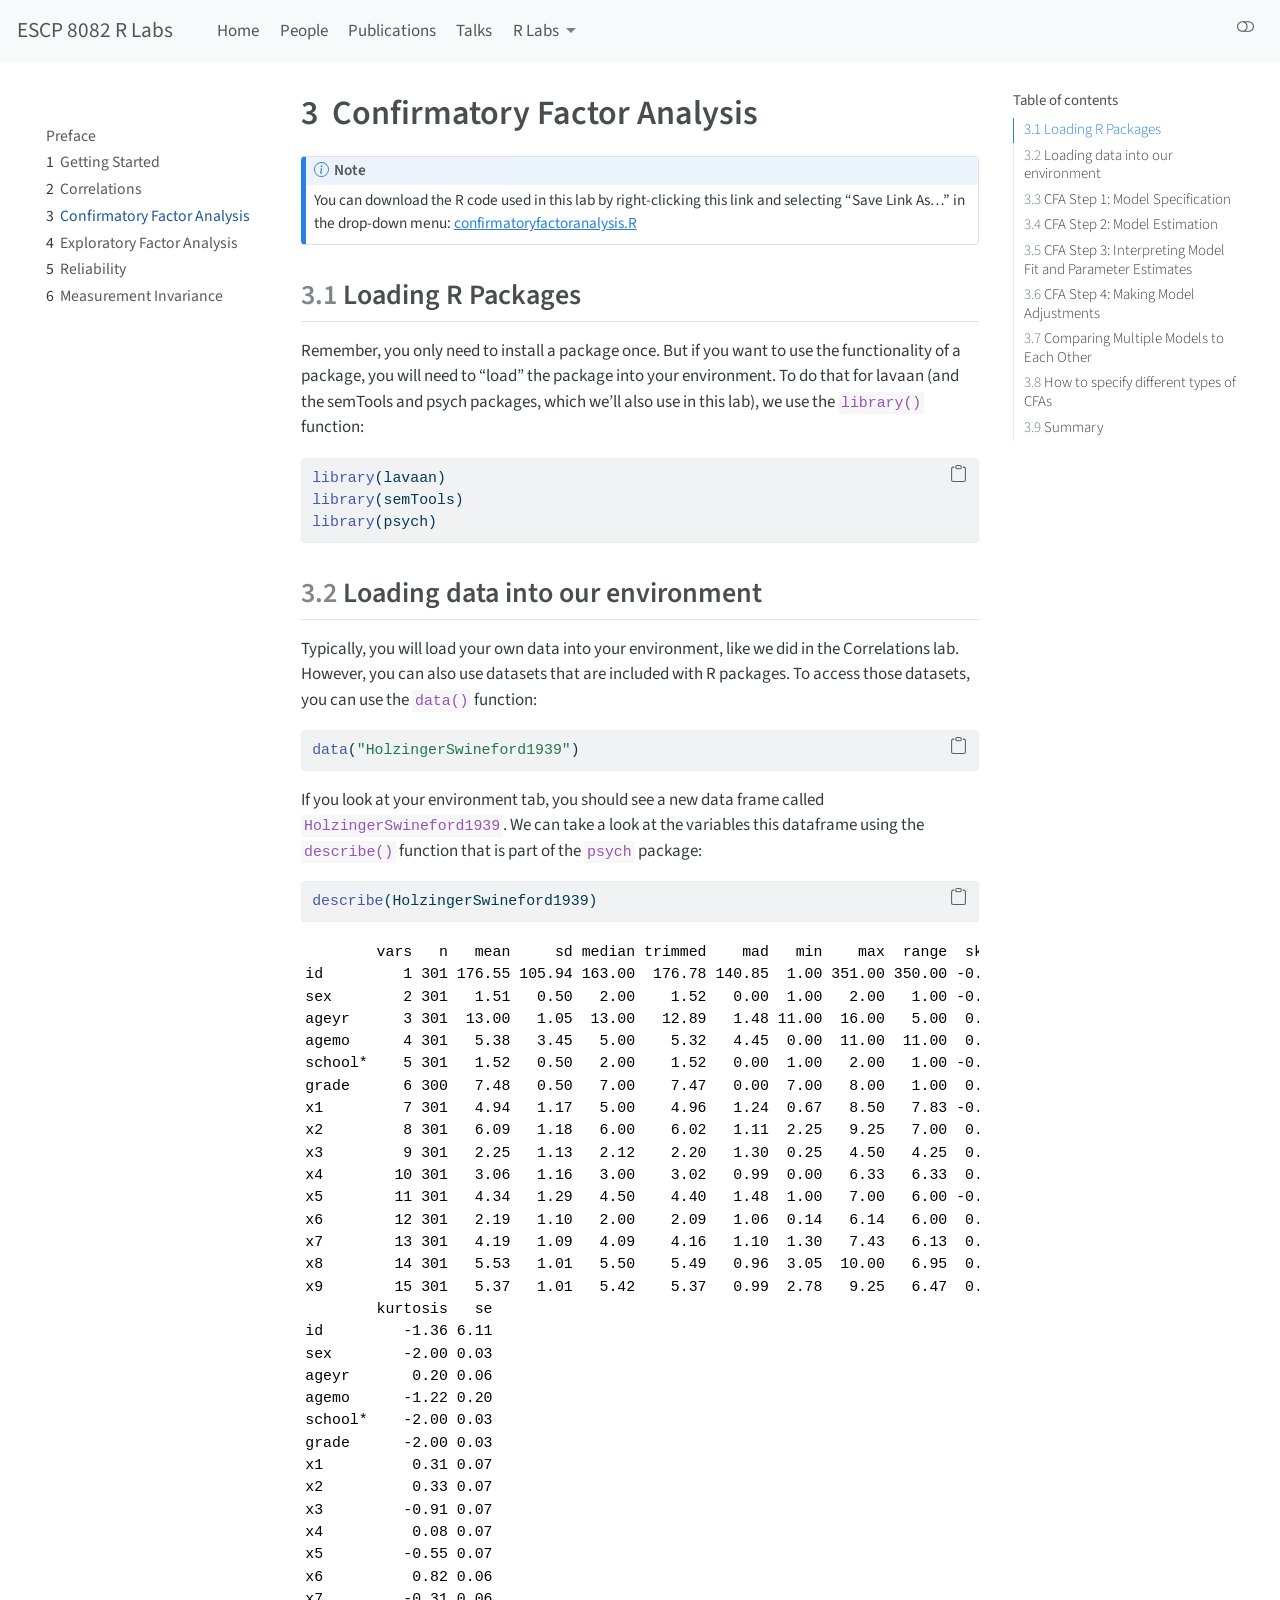
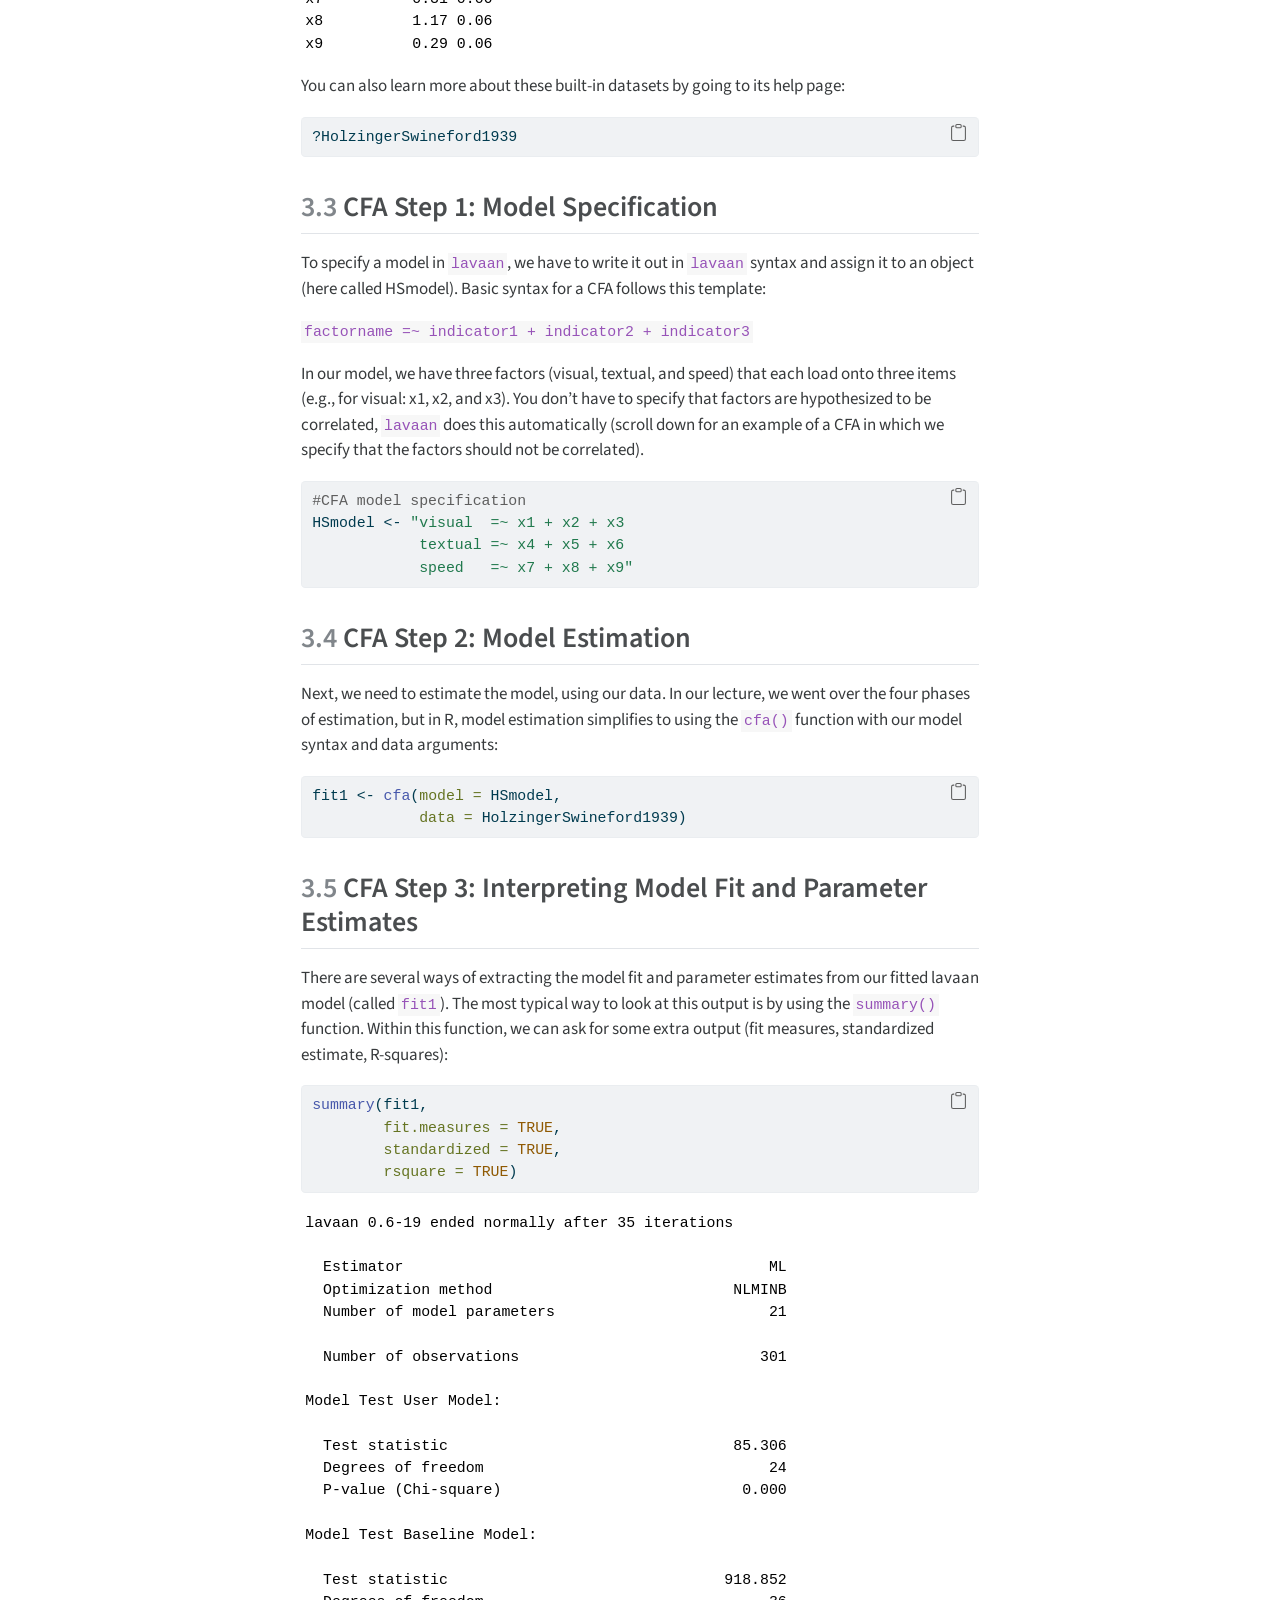
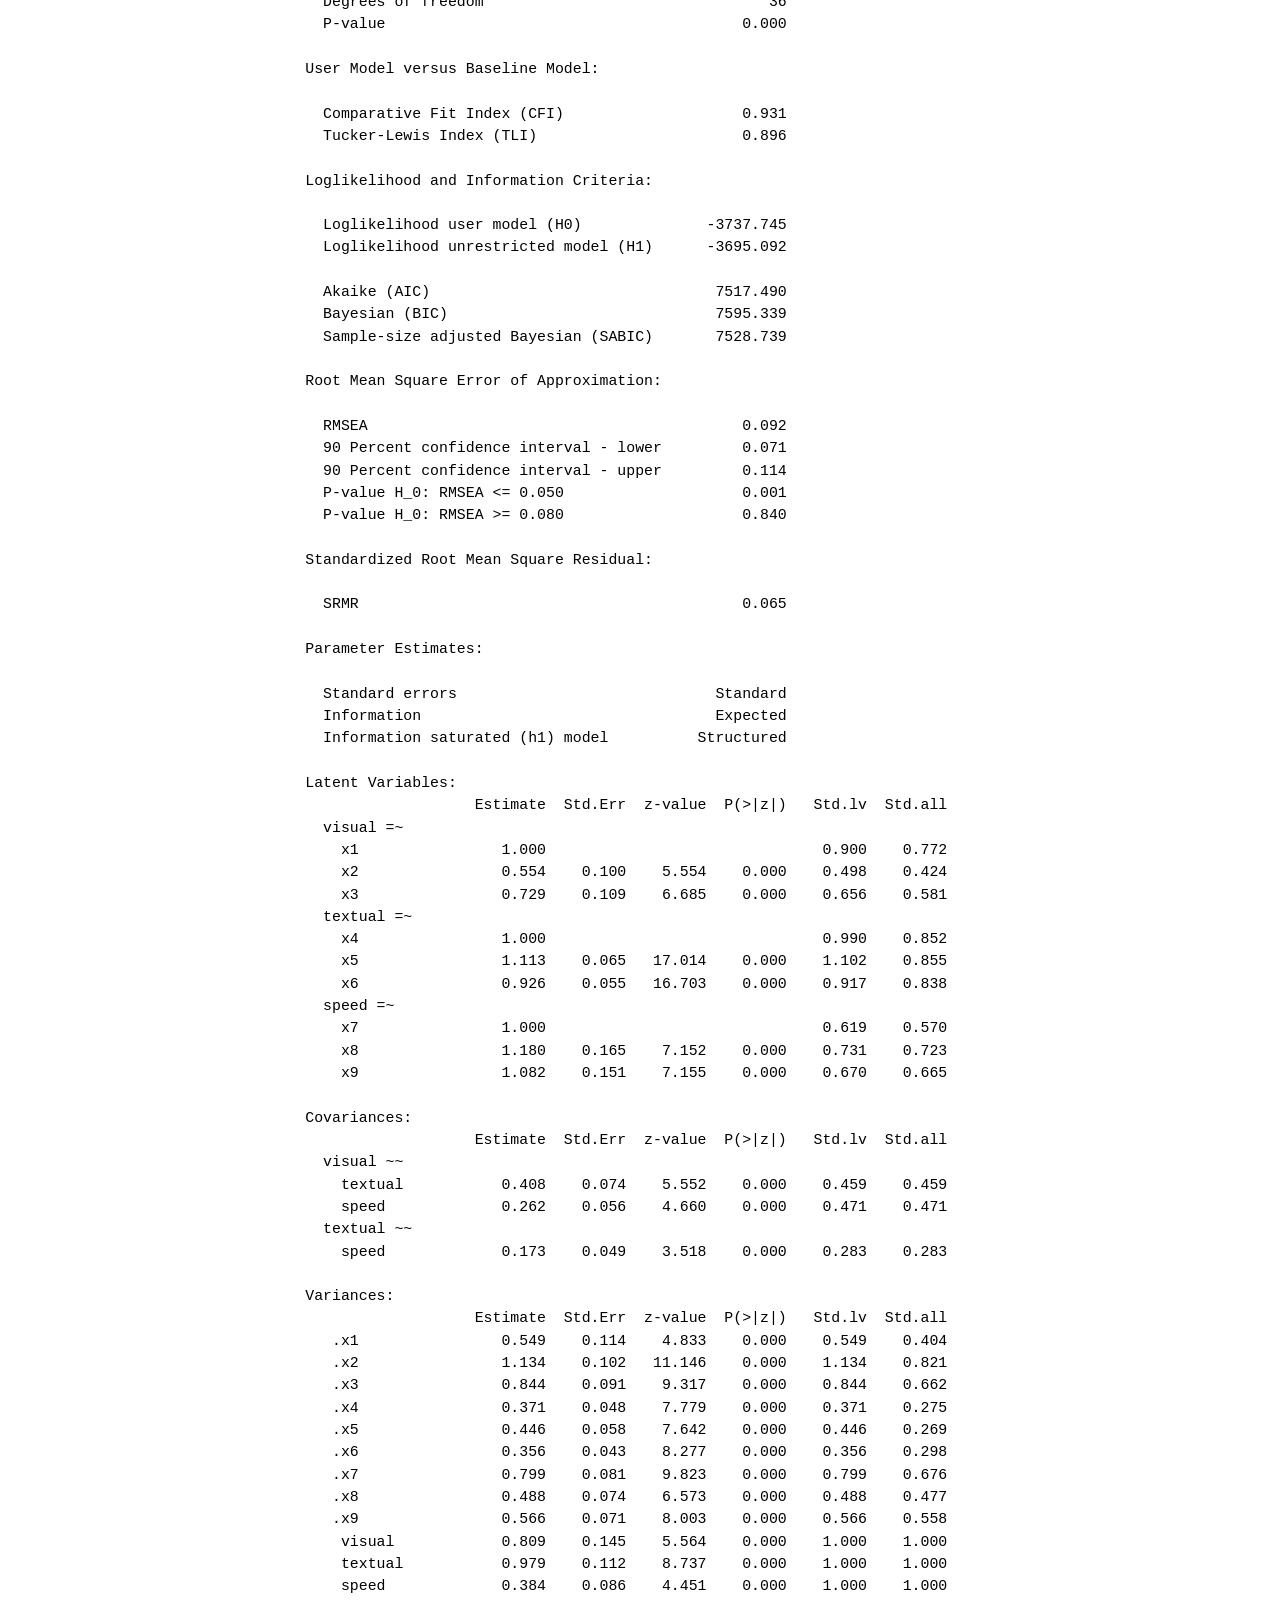
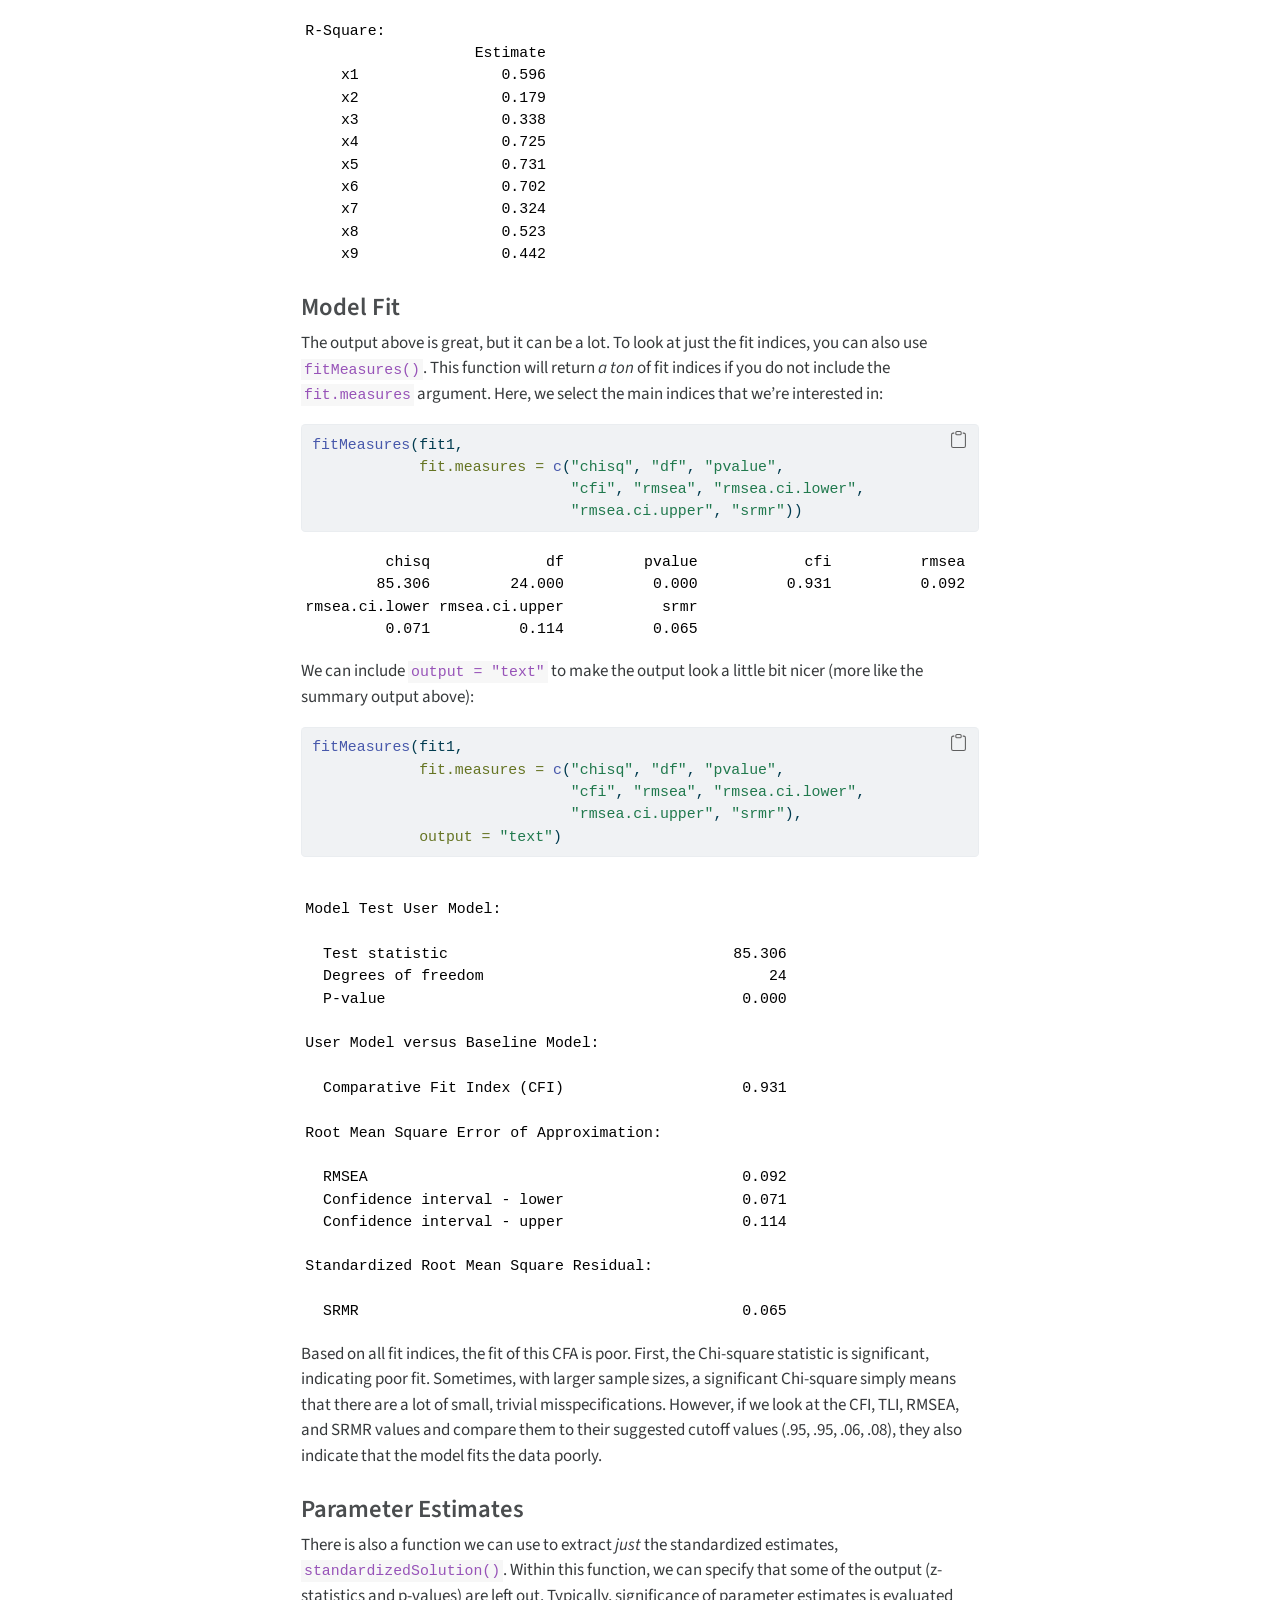
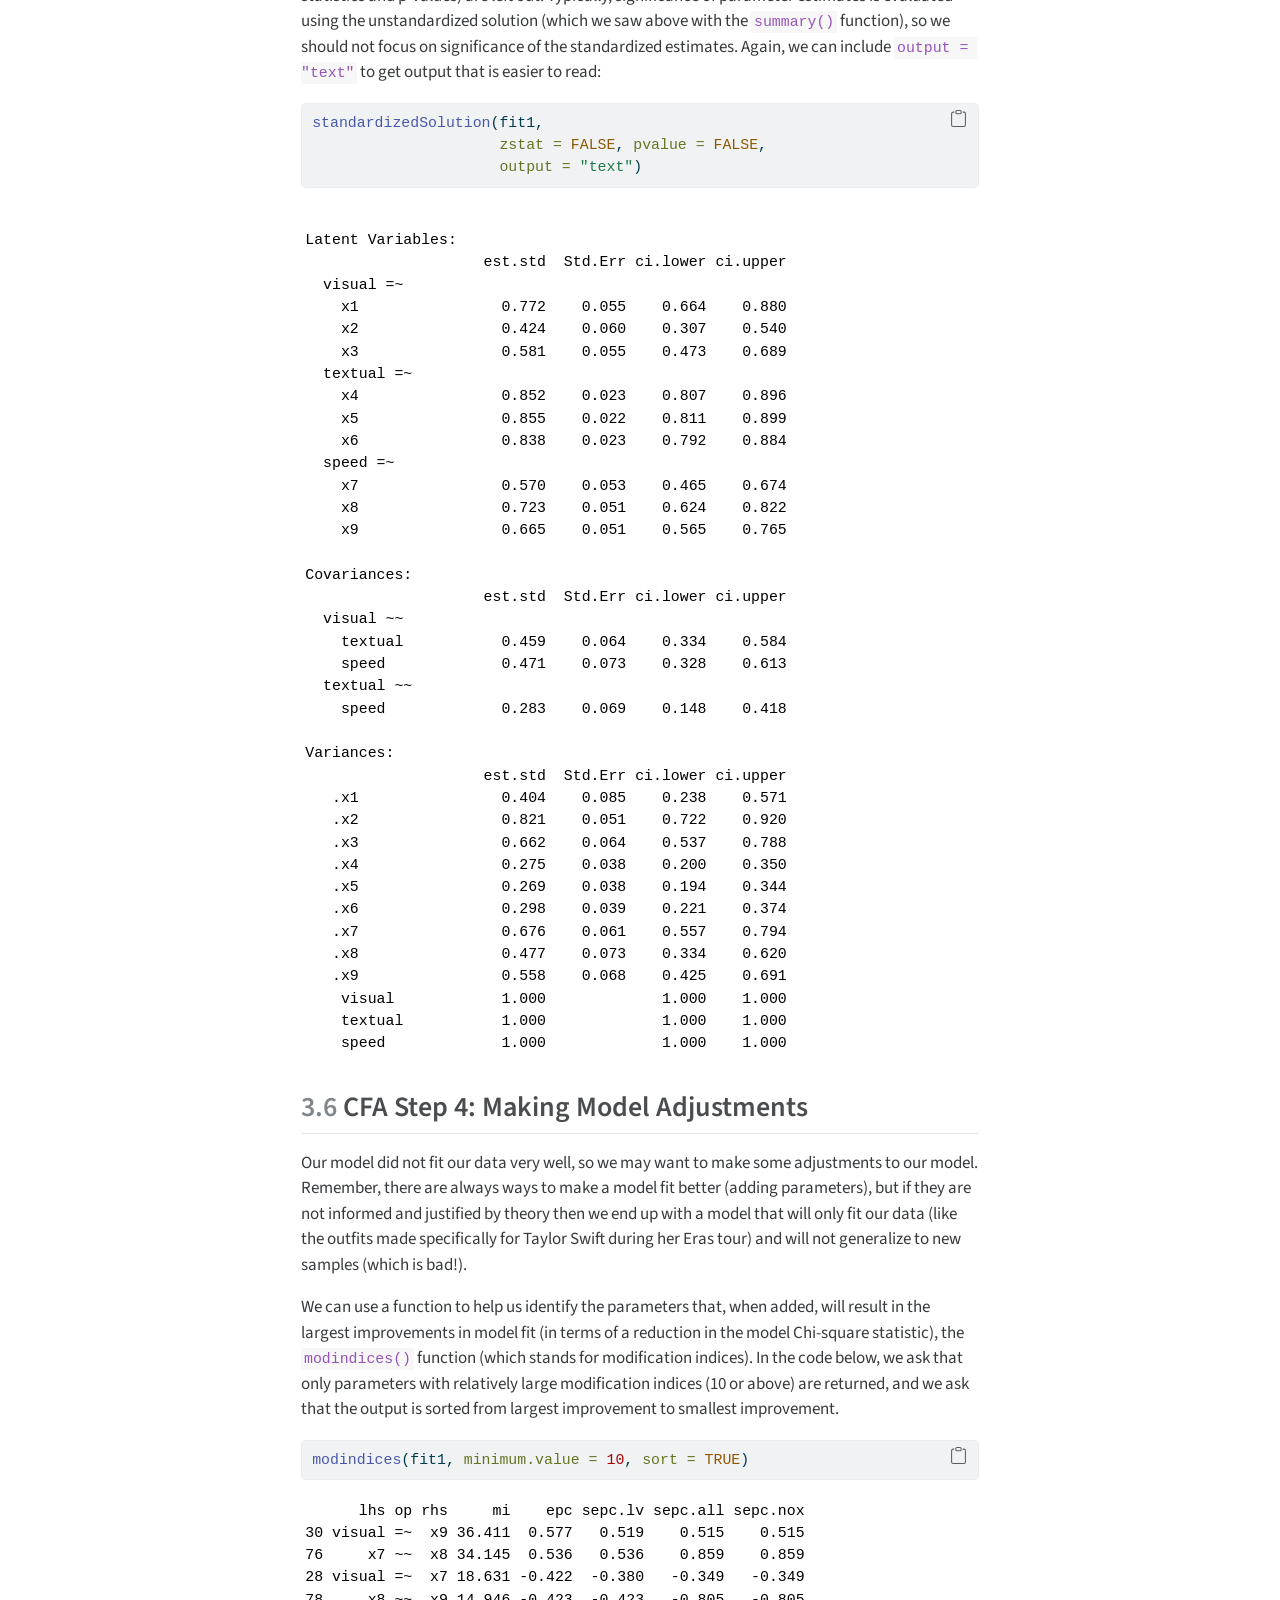
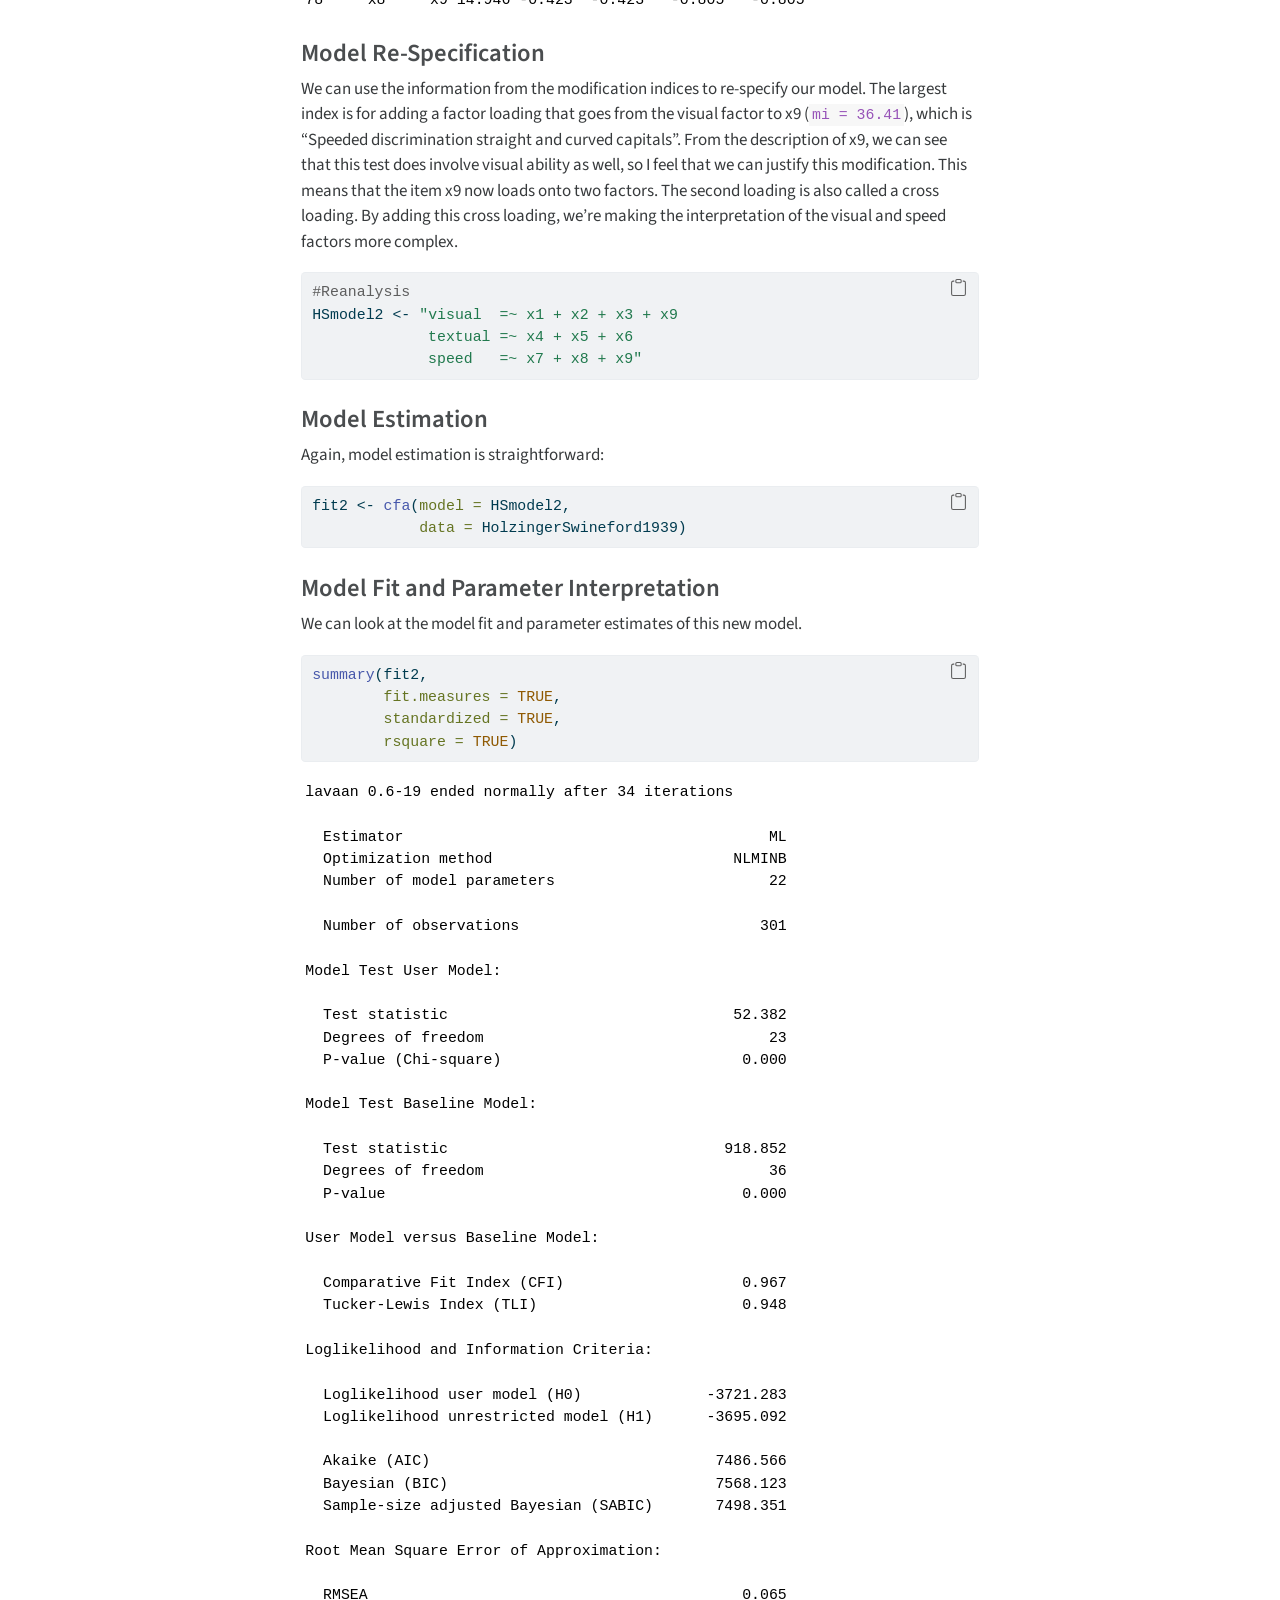
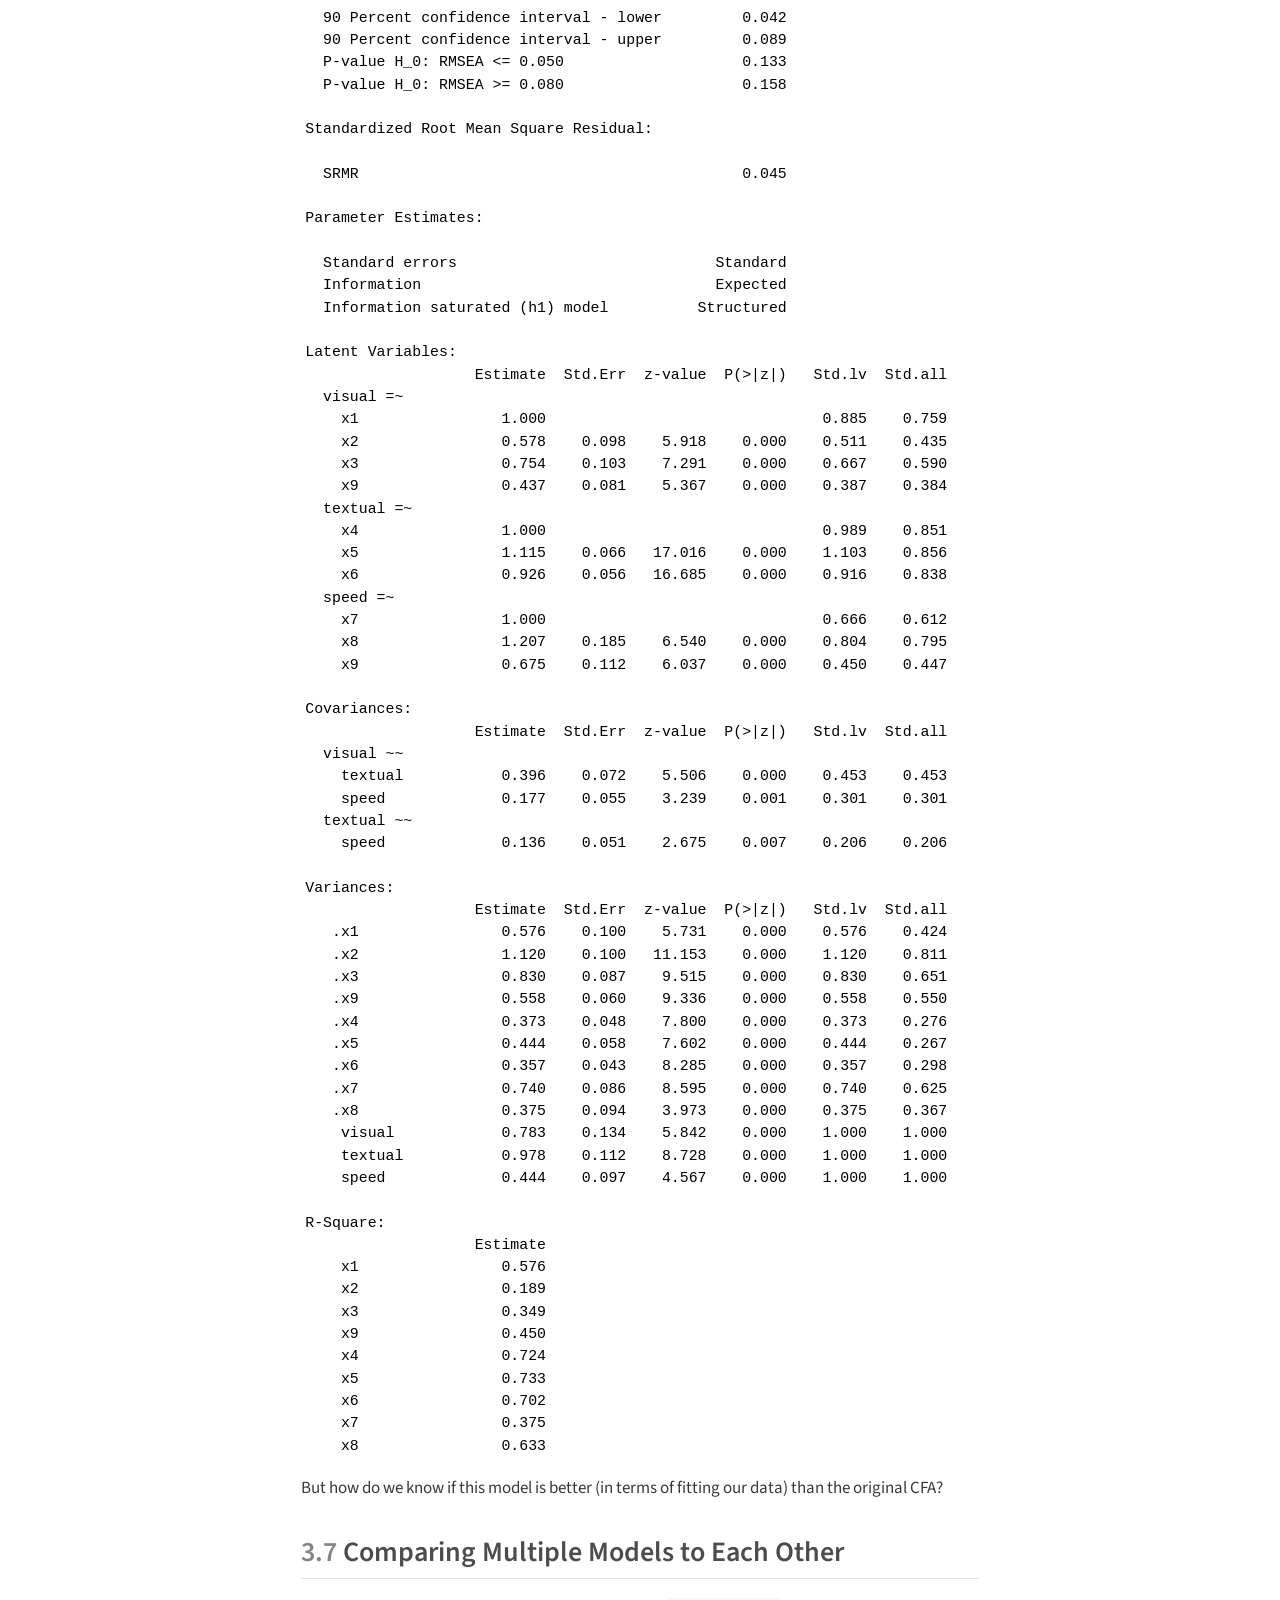
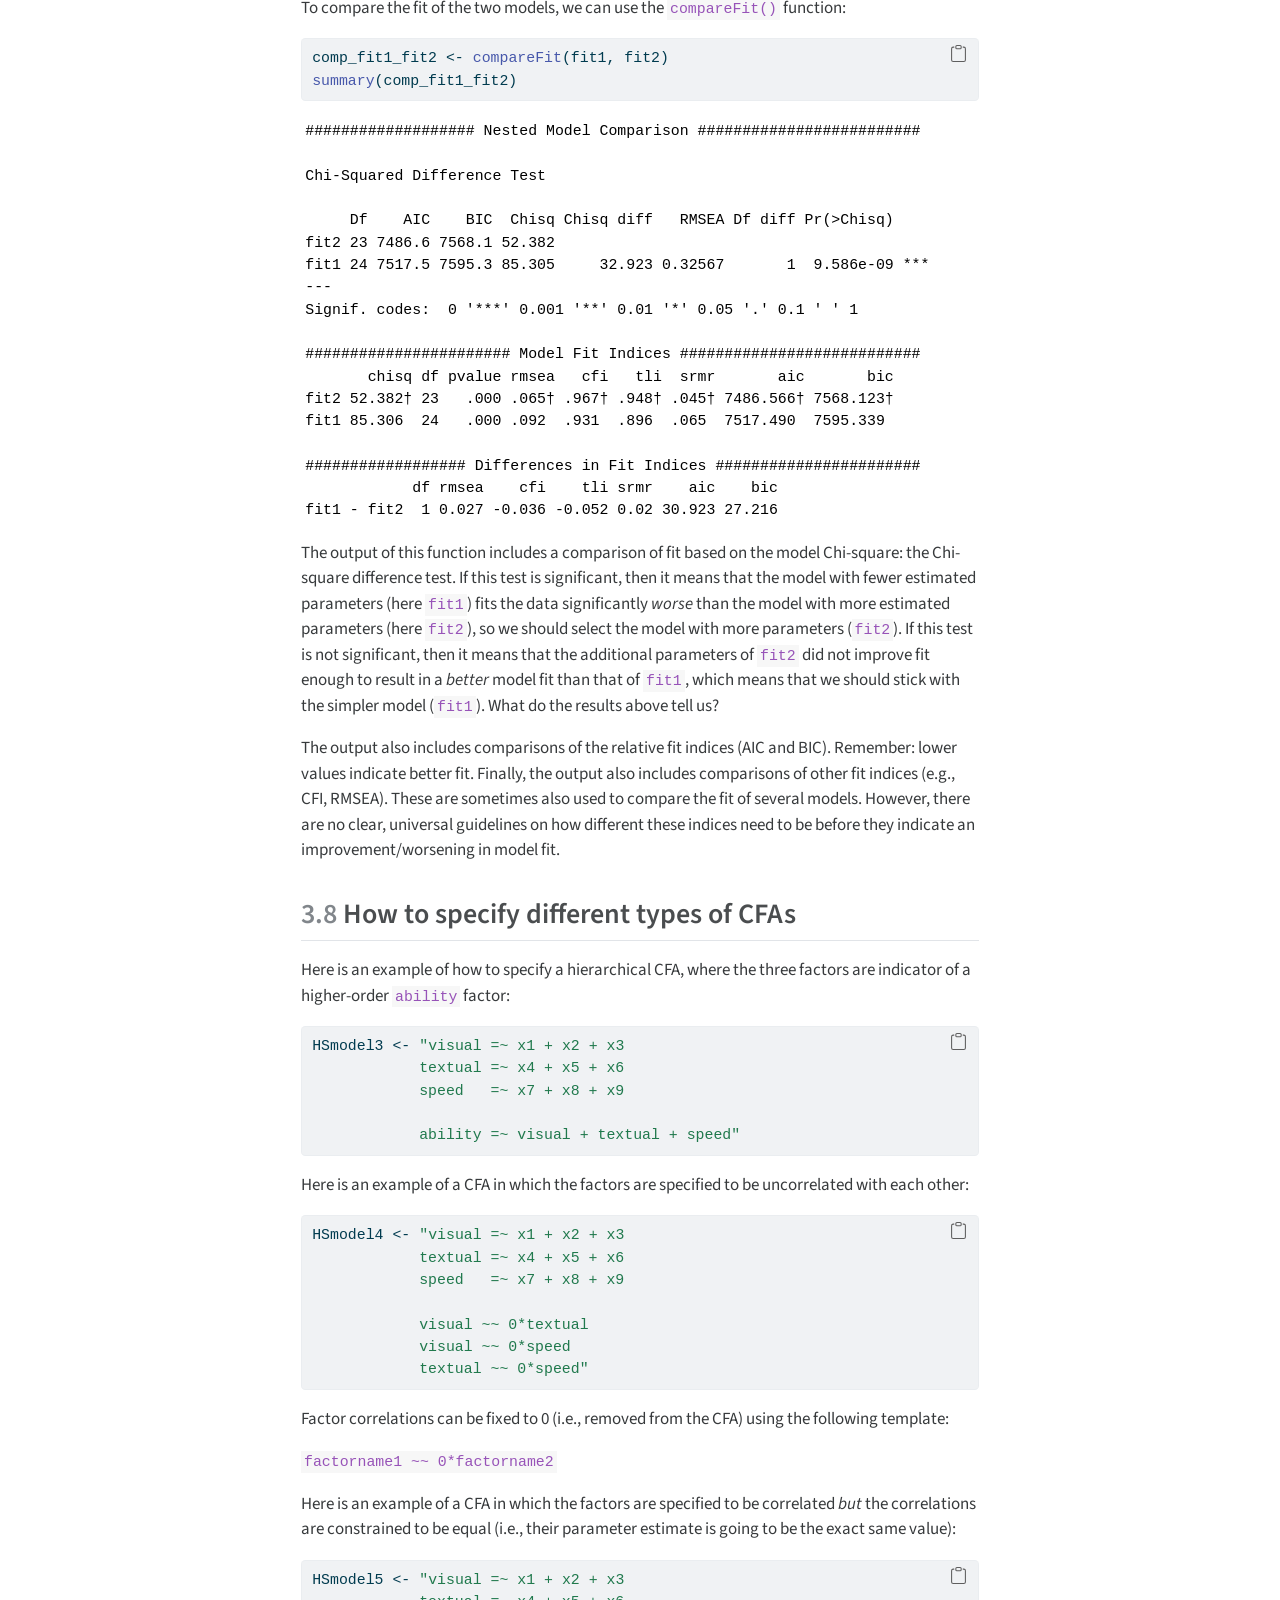
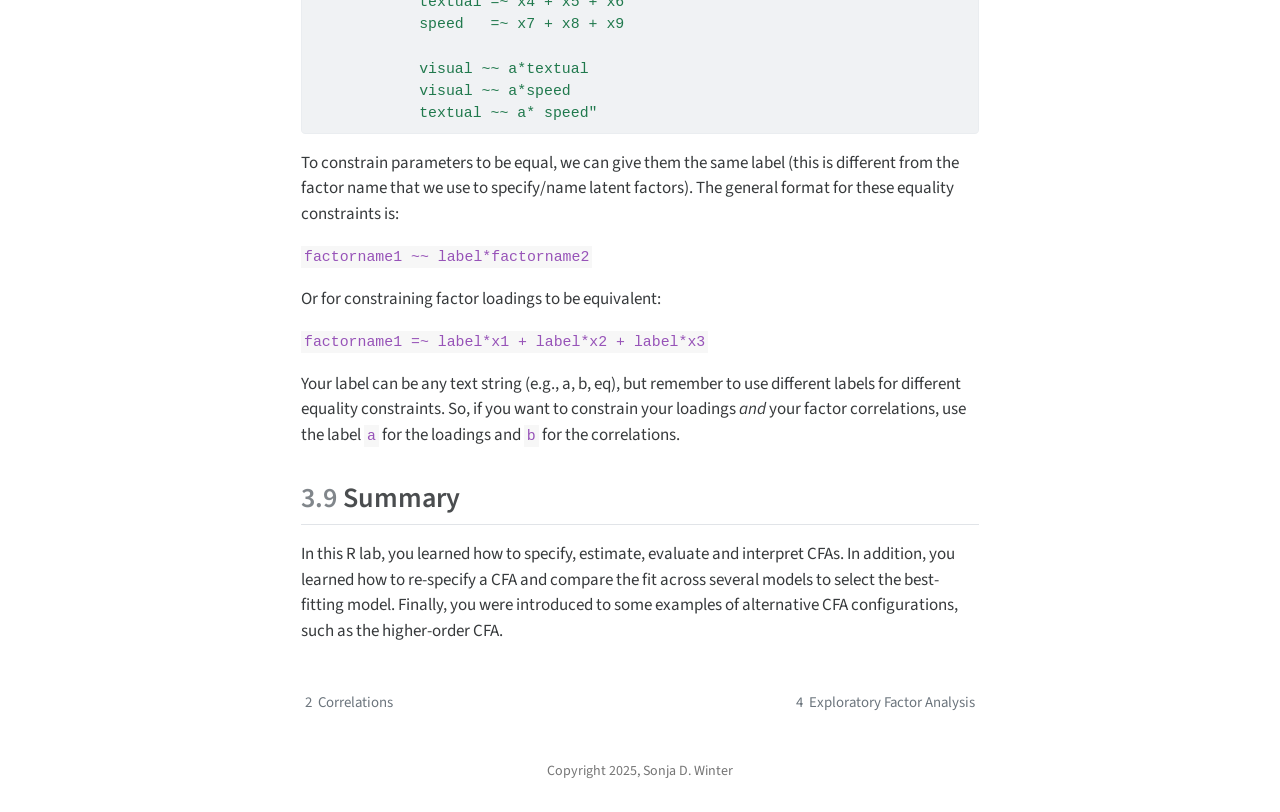
==== commit b467922a: "annual updates" ====
--- a/confirmatoryfactoranalysis.html
+++ b/confirmatoryfactoranalysis.html
@@ -143,6 +143,10 @@
         <li>
     <a class="dropdown-item" href="https://winterstat.github.io/escp8082_rlabs" rel="" target="">
  <span class="dropdown-text">ESCP 8082 Foundations of Measurement</span></a>
+  </li>  
+        <li>
+    <a class="dropdown-item" href="https://winterstat.github.io/escp9710_rlabs" rel="" target="">
+ <span class="dropdown-text">ESCP 9710 Structural Equation Modeling</span></a>
   </li>  
     </ul>
   </li>
@@ -383,7 +387,7 @@
 <span id="cb8-3"><a href="#cb8-3" aria-hidden="true" tabindex="-1"></a>        <span class="at">standardized =</span> <span class="cn">TRUE</span>, </span>
 <span id="cb8-4"><a href="#cb8-4" aria-hidden="true" tabindex="-1"></a>        <span class="at">rsquare =</span> <span class="cn">TRUE</span>)</span></code><button title="Copy to Clipboard" class="code-copy-button"><i class="bi"></i></button></pre></div>
 <div class="cell-output cell-output-stdout">
-<pre><code>lavaan 0.6.17 ended normally after 35 iterations
+<pre><code>lavaan 0.6-19 ended normally after 35 iterations
 
   Estimator                                         ML
   Optimization method                           NLMINB
@@ -624,7 +628,7 @@
 <span id="cb20-3"><a href="#cb20-3" aria-hidden="true" tabindex="-1"></a>        <span class="at">standardized =</span> <span class="cn">TRUE</span>, </span>
 <span id="cb20-4"><a href="#cb20-4" aria-hidden="true" tabindex="-1"></a>        <span class="at">rsquare =</span> <span class="cn">TRUE</span>)</span></code><button title="Copy to Clipboard" class="code-copy-button"><i class="bi"></i></button></pre></div>
 <div class="cell-output cell-output-stdout">
-<pre><code>lavaan 0.6.17 ended normally after 34 iterations
+<pre><code>lavaan 0.6-19 ended normally after 34 iterations
 
   Estimator                                         ML
   Optimization method                           NLMINB
@@ -1187,7 +1191,7 @@
     <div class="nav-footer-left">
       &nbsp;
     </div>   
-    <div class="nav-footer-center">Copyright 2024, Sonja D. Winter</div>
+    <div class="nav-footer-center">Copyright 2025, Sonja D. Winter</div>
     <div class="nav-footer-right">
       &nbsp;
     </div>
